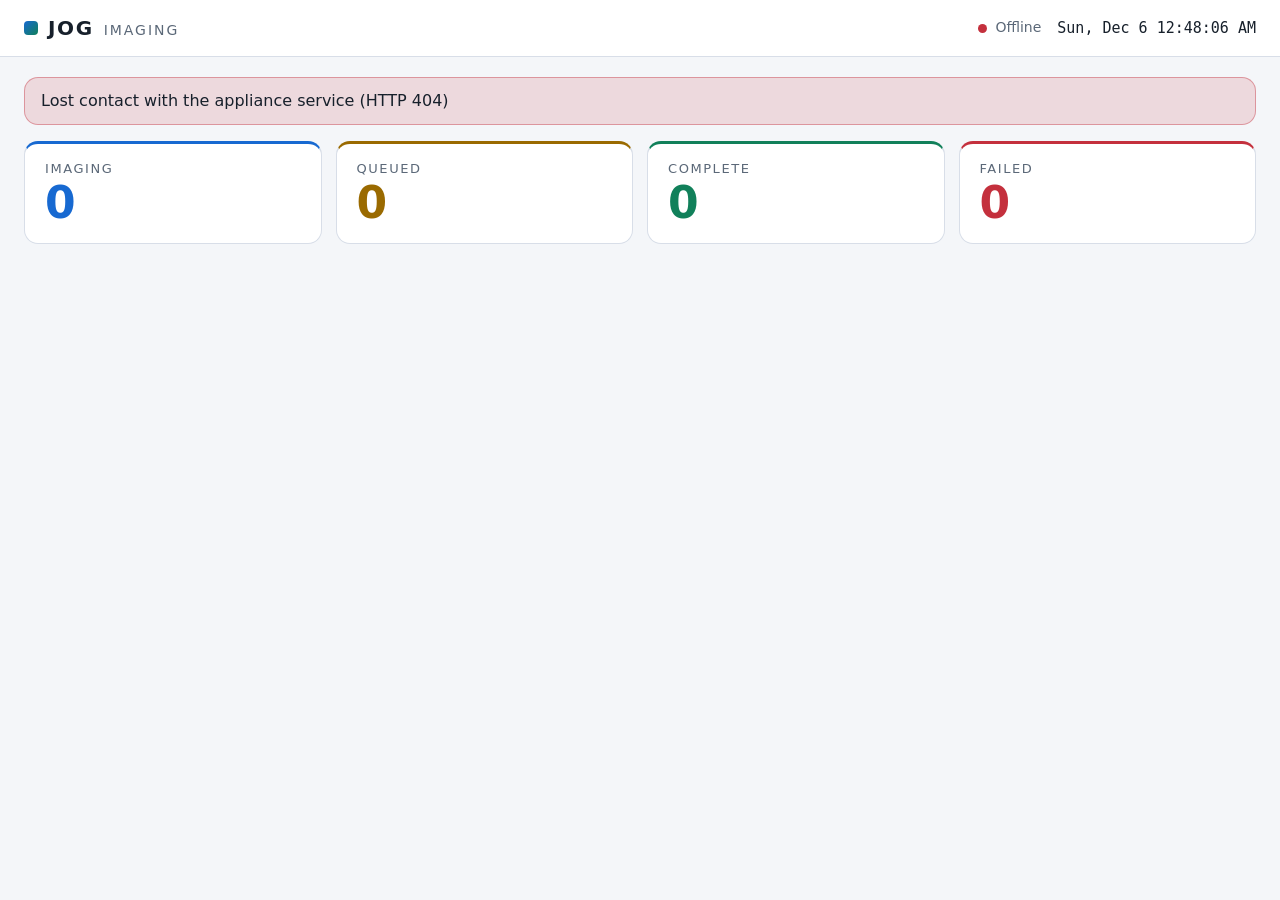
==== kiosk/imaging/index.html @ 5c5ec1bb "Add live imaging view: kiosk page, local API, systemd unit Co-Authored-By: Claude Sonnet 5.5 <norepl" ====
<!doctype html>
<html lang="en">
<head>
<meta charset="utf-8">
<meta name="viewport" content="width=device-width, initial-scale=1">
<title>JOG Imaging</title>
<link rel="stylesheet" href="style.css">
</head>
<body>
<header class="bar">
  <div class="brand"><span class="mark" aria-hidden="true"></span><span class="name">JOG</span><span class="sub">Imaging</span></div>
  <div class="meta">
    <span class="chip" id="mode" hidden></span>
    <span class="conn" id="conn" role="status"><i></i><span>Connecting</span></span>
    <time id="clock"></time>
  </div>
</header>

<main>
  <div class="banner" id="banner" role="alert" hidden></div>

  <section class="tiles" aria-label="Summary">
    <div class="tile t-imaging"><span class="label">Imaging</span><span class="num" id="n-imaging">0</span></div>
    <div class="tile t-queued"><span class="label">Queued</span><span class="num" id="n-queued">0</span></div>
    <div class="tile t-complete"><span class="label">Complete</span><span class="num" id="n-complete">0</span></div>
    <div class="tile t-failed"><span class="label">Failed</span><span class="num" id="n-failed">0</span></div>
  </section>

  <section id="grid" class="grid" aria-label="Devices"></section>

  <div class="empty" id="empty" hidden>
    <div class="empty-mark" aria-hidden="true"></div>
    <h2>Ready for devices</h2>
    <p>Connect equipment, boot it from the network, and walk away.</p>
  </div>
</main>
<script src="app.js"></script>
</body>
</html>
---- kiosk/imaging/style.css ----
:root {
  --bg: #0d1117; --panel: #151b24; --panel-2: #1b2330; --line: #263040;
  --text: #e6edf3; --muted: #8b98a9;
  --imaging: #4aa3ff; --queued: #e3b341; --complete: #3fb97f; --failed: #f0616d;
  --radius: 14px;
  --mono: ui-monospace, "SF Mono", "Cascadia Mono", Menlo, Consolas, monospace;
}
@media (prefers-color-scheme: light) {
  :root:not([data-theme="dark"]) {
    --bg: #f4f6f9; --panel: #ffffff; --panel-2: #eef1f6; --line: #d8dee8;
    --text: #17202b; --muted: #5b6878;
    --imaging: #1769d1; --queued: #9a6a00; --complete: #11805a; --failed: #c4303d;
  }
}
:root[data-theme="light"] {
  --bg: #f4f6f9; --panel: #ffffff; --panel-2: #eef1f6; --line: #d8dee8;
  --text: #17202b; --muted: #5b6878;
  --imaging: #1769d1; --queued: #9a6a00; --complete: #11805a; --failed: #c4303d;
}
* { box-sizing: border-box; }
html, body { margin: 0; background: var(--bg); color: var(--text); font: 16px/1.4 system-ui, -apple-system, "Segoe UI", Roboto, sans-serif; }
body { min-height: 100vh; }
.bar { display: flex; align-items: center; gap: 16px; padding: 14px 24px; border-bottom: 1px solid var(--line); background: var(--panel); position: sticky; top: 0; z-index: 2; flex-wrap: wrap; }
.brand { display: flex; align-items: baseline; gap: 10px; }
.mark { width: 14px; height: 14px; border-radius: 4px; background: linear-gradient(135deg, var(--imaging), var(--complete)); align-self: center; }
.name { font-weight: 800; letter-spacing: .08em; font-size: 20px; }
.sub { color: var(--muted); font-size: 14px; text-transform: uppercase; letter-spacing: .14em; }
.meta { margin-left: auto; display: flex; align-items: center; gap: 16px; color: var(--muted); font-size: 14px; }
.meta time { font-family: var(--mono); color: var(--text); font-size: 15px; }
.chip { padding: 2px 10px; border-radius: 999px; background: var(--panel-2); border: 1px solid var(--line); font-size: 12px; text-transform: uppercase; letter-spacing: .1em; }
.conn { display: inline-flex; align-items: center; gap: 8px; }
.conn i { width: 9px; height: 9px; border-radius: 50%; background: var(--queued); }
.conn.ok i { background: var(--complete); box-shadow: 0 0 0 0 color-mix(in srgb, var(--complete) 60%, transparent); animation: pulse 2s infinite; }
.conn.bad i { background: var(--failed); }
@keyframes pulse { 70% { box-shadow: 0 0 0 7px transparent; } 100% { box-shadow: 0 0 0 0 transparent; } }

main { padding: 20px 24px 40px; max-width: 1600px; margin: 0 auto; }
.banner { margin-bottom: 16px; padding: 12px 16px; border-radius: var(--radius); background: color-mix(in srgb, var(--failed) 14%, transparent); border: 1px solid color-mix(in srgb, var(--failed) 40%, transparent); }

.tiles { display: grid; grid-template-columns: repeat(4, 1fr); gap: 14px; margin-bottom: 20px; }
.tile { background: var(--panel); border: 1px solid var(--line); border-radius: var(--radius); padding: 16px 20px; border-top: 3px solid var(--c); }
.t-imaging { --c: var(--imaging); } .t-queued { --c: var(--queued); } .t-complete { --c: var(--complete); } .t-failed { --c: var(--failed); }
.tile .label { display: block; color: var(--muted); font-size: 13px; text-transform: uppercase; letter-spacing: .12em; }
.tile .num { font-size: 44px; font-weight: 700; line-height: 1.1; font-variant-numeric: tabular-nums; color: var(--c); }

.grid { display: grid; grid-template-columns: repeat(auto-fill, minmax(340px, 1fr)); gap: 14px; }
.card { background: var(--panel); border: 1px solid var(--line); border-left: 4px solid var(--c); border-radius: var(--radius); padding: 16px 18px; display: grid; gap: 10px; --c: var(--queued); transition: border-color .3s; }
.card.imaging { --c: var(--imaging); } .card.complete { --c: var(--complete); } .card.failed { --c: var(--failed); } .card.queued { --c: var(--queued); }
.row { display: flex; justify-content: space-between; align-items: baseline; gap: 12px; }
.host { font-weight: 700; font-size: 18px; overflow-wrap: anywhere; }
.pill { font-size: 12px; padding: 2px 10px; border-radius: 999px; color: var(--c); background: color-mix(in srgb, var(--c) 14%, transparent); border: 1px solid color-mix(in srgb, var(--c) 35%, transparent); white-space: nowrap; }
.sub2 { color: var(--muted); font-size: 14px; display: flex; flex-wrap: wrap; gap: 4px 14px; }
.track { height: 12px; background: var(--panel-2); border-radius: 999px; overflow: hidden; }
.fill { height: 100%; width: 0; background: linear-gradient(90deg, color-mix(in srgb, var(--c) 70%, #fff 0%), var(--c)); border-radius: 999px; transition: width 1s linear; }
.card.imaging .fill { background-image: linear-gradient(90deg, var(--c), color-mix(in srgb, var(--c) 60%, #fff)); }
.pct.wait { font-size: 18px; font-weight: 500; color: var(--muted); }
.pct { font-size: 28px; font-weight: 700; font-variant-numeric: tabular-nums; }
.stats { display: grid; grid-template-columns: repeat(3, 1fr); gap: 8px; font-size: 13px; color: var(--muted); }
.stats b { display: block; color: var(--text); font-size: 15px; font-weight: 600; font-variant-numeric: tabular-nums; }
.mac { font-family: var(--mono); font-size: 12px; color: var(--muted); }

.empty { text-align: center; padding: 72px 16px; color: var(--muted); }
.empty h2 { color: var(--text); margin: 18px 0 6px; font-size: 26px; }
.empty-mark { width: 64px; height: 64px; margin: 0 auto; border-radius: 18px; background: linear-gradient(135deg, var(--imaging), var(--complete)); opacity: .85; }

@media (max-width: 760px) { .tiles { grid-template-columns: repeat(2, 1fr); } .bar, main { padding-left: 16px; padding-right: 16px; } }
@media (prefers-reduced-motion: reduce) { .conn.ok i { animation: none; } .fill { transition: none; } }
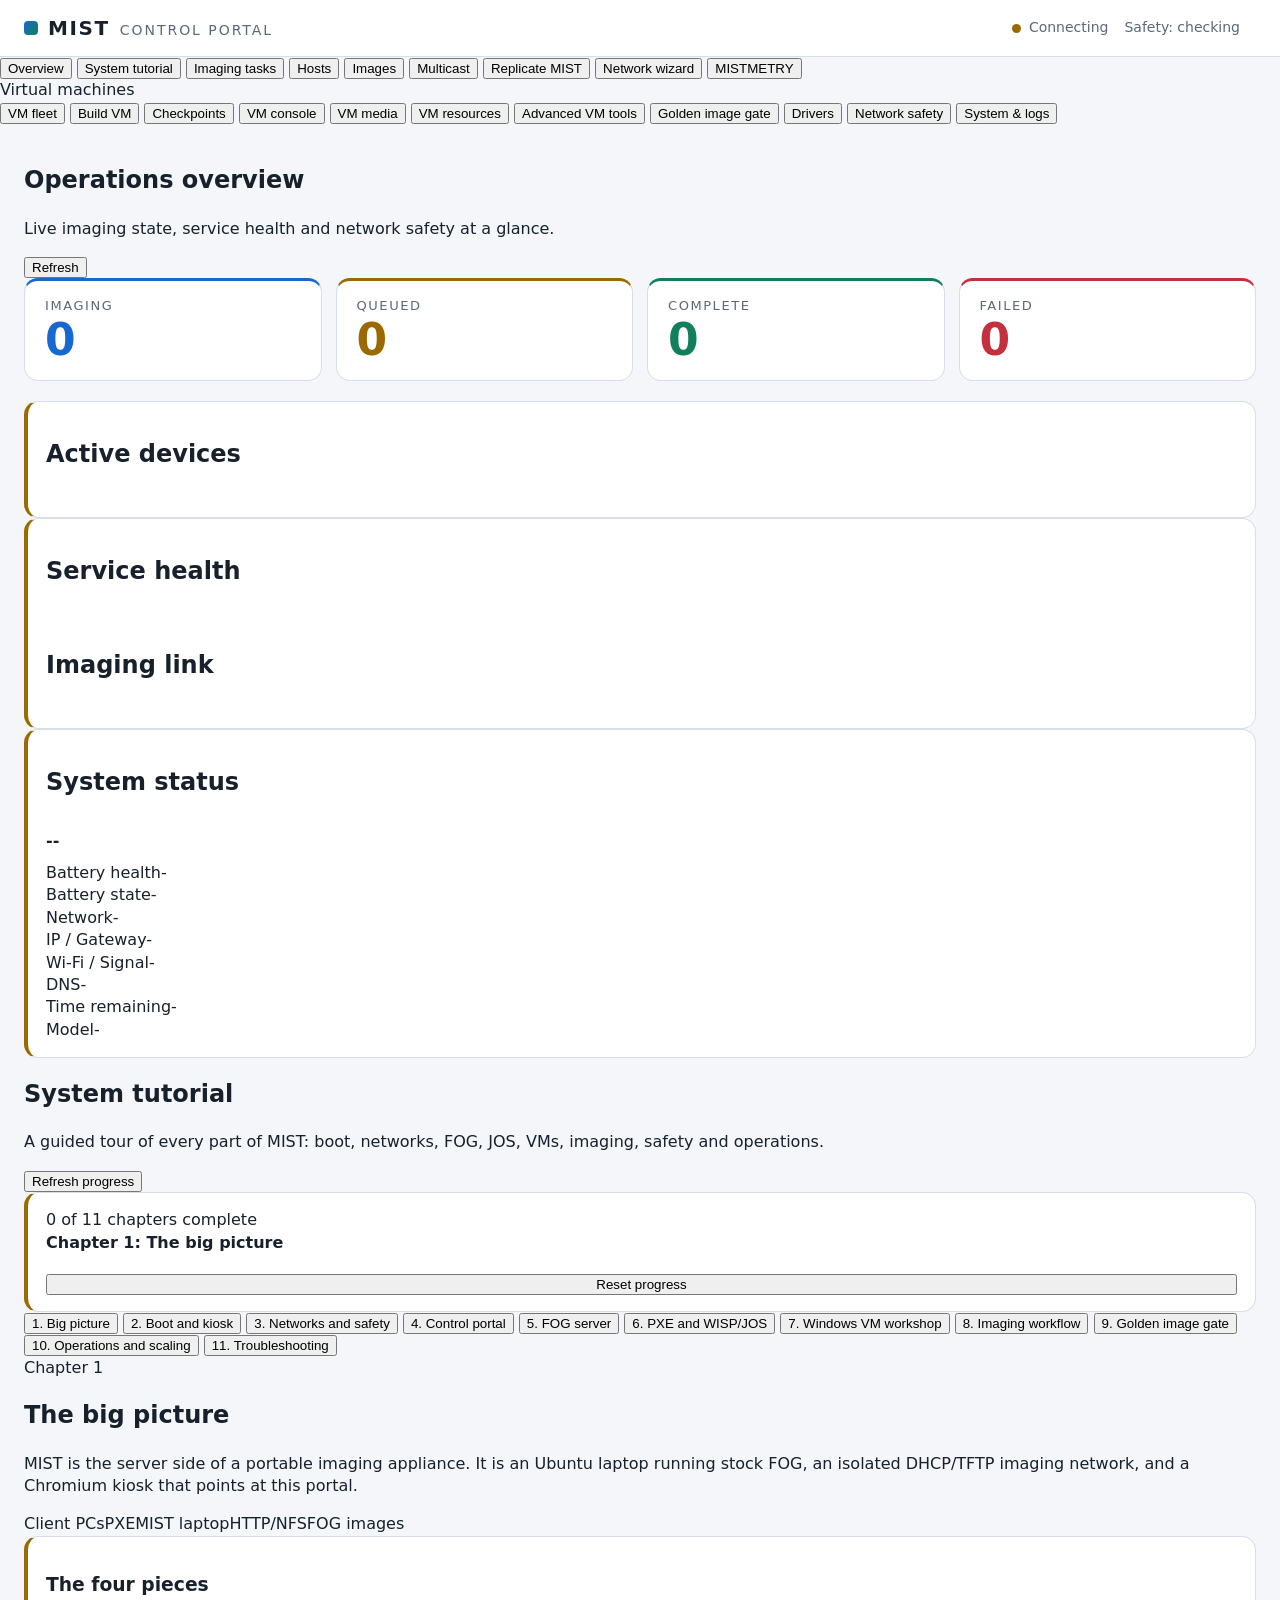
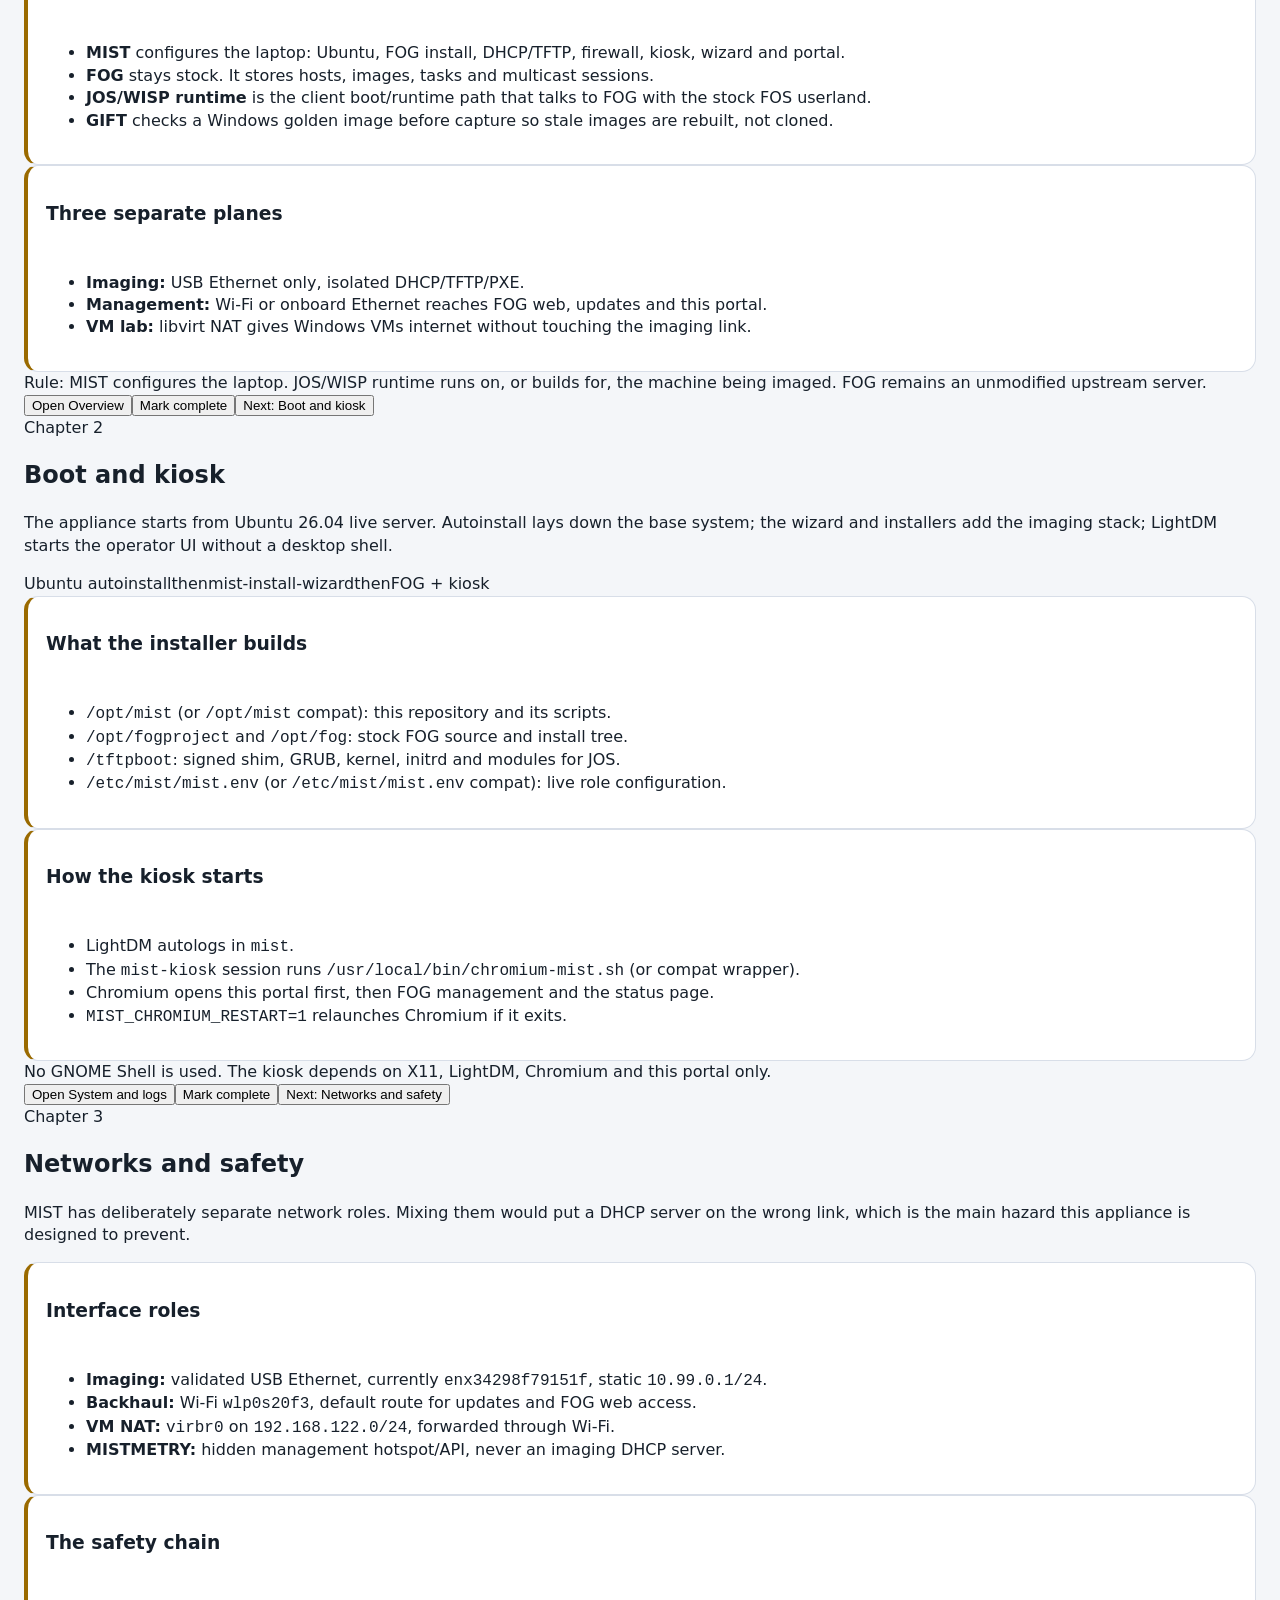
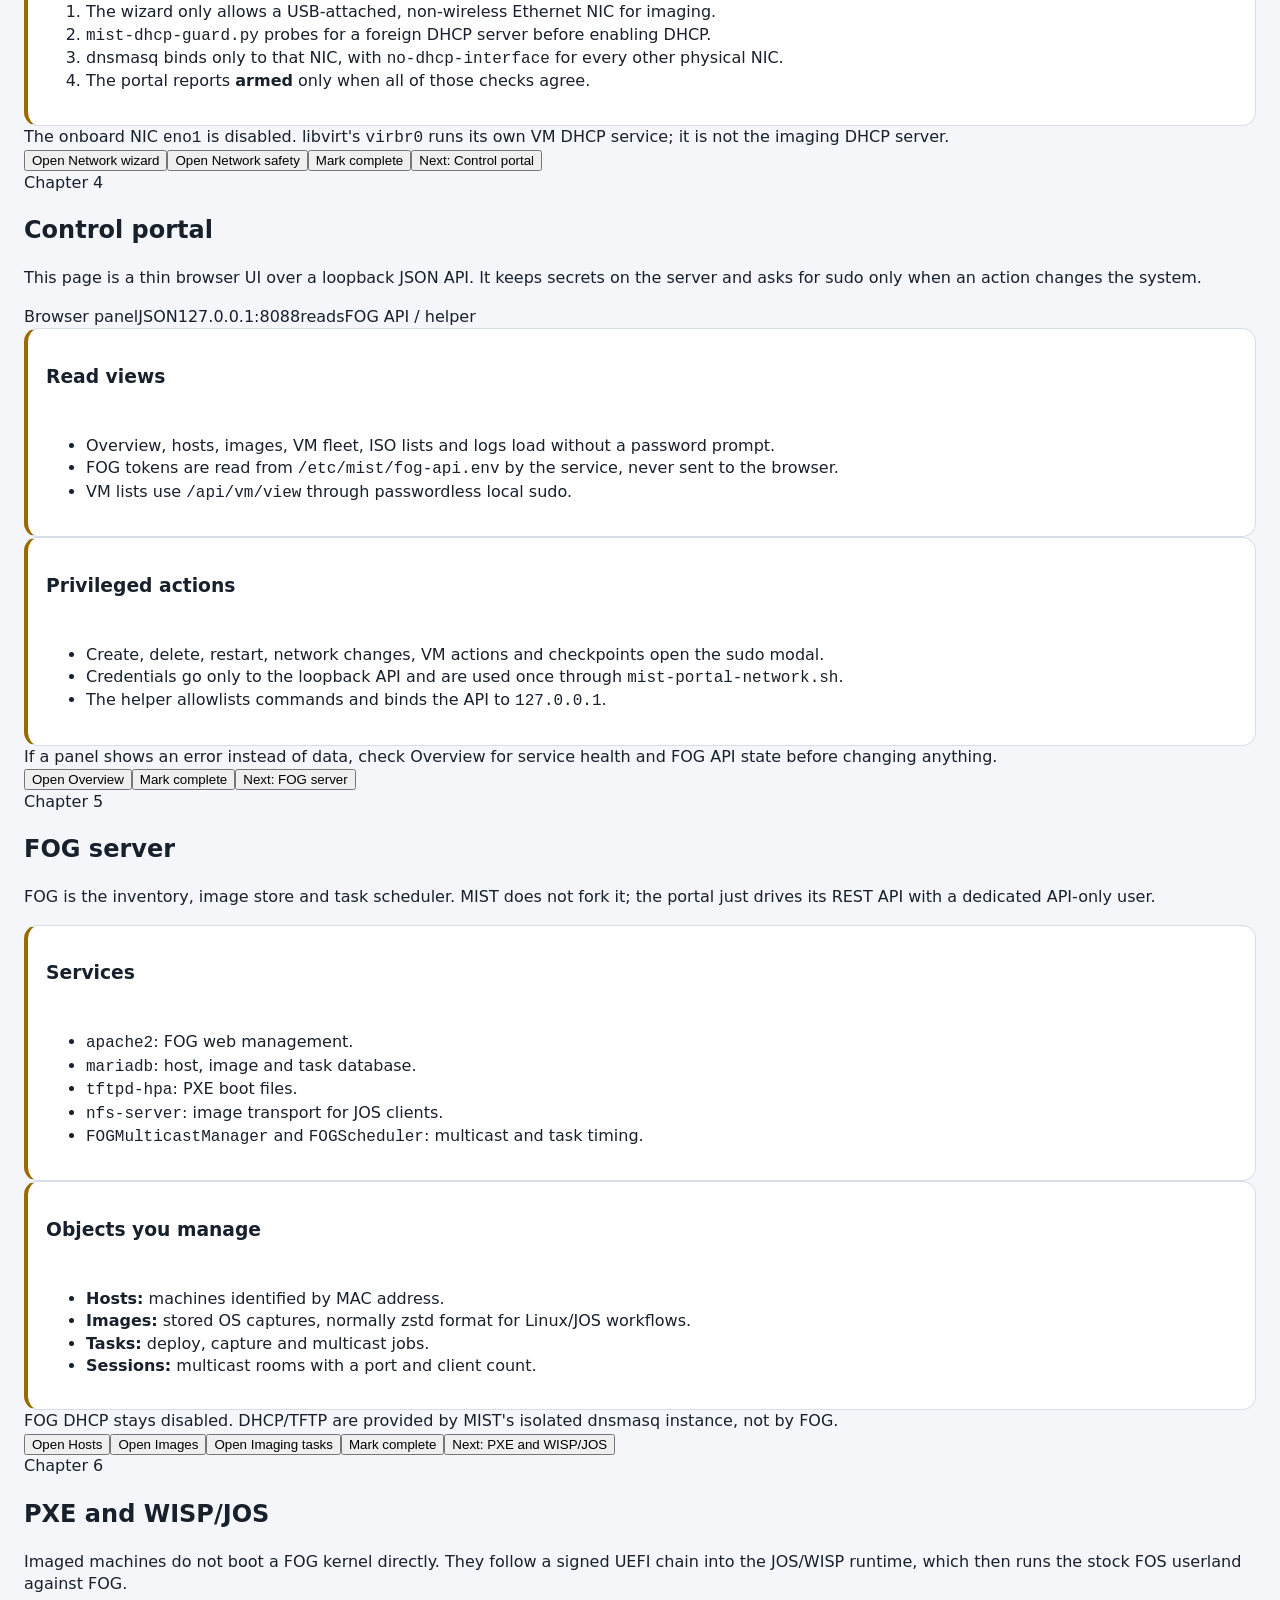
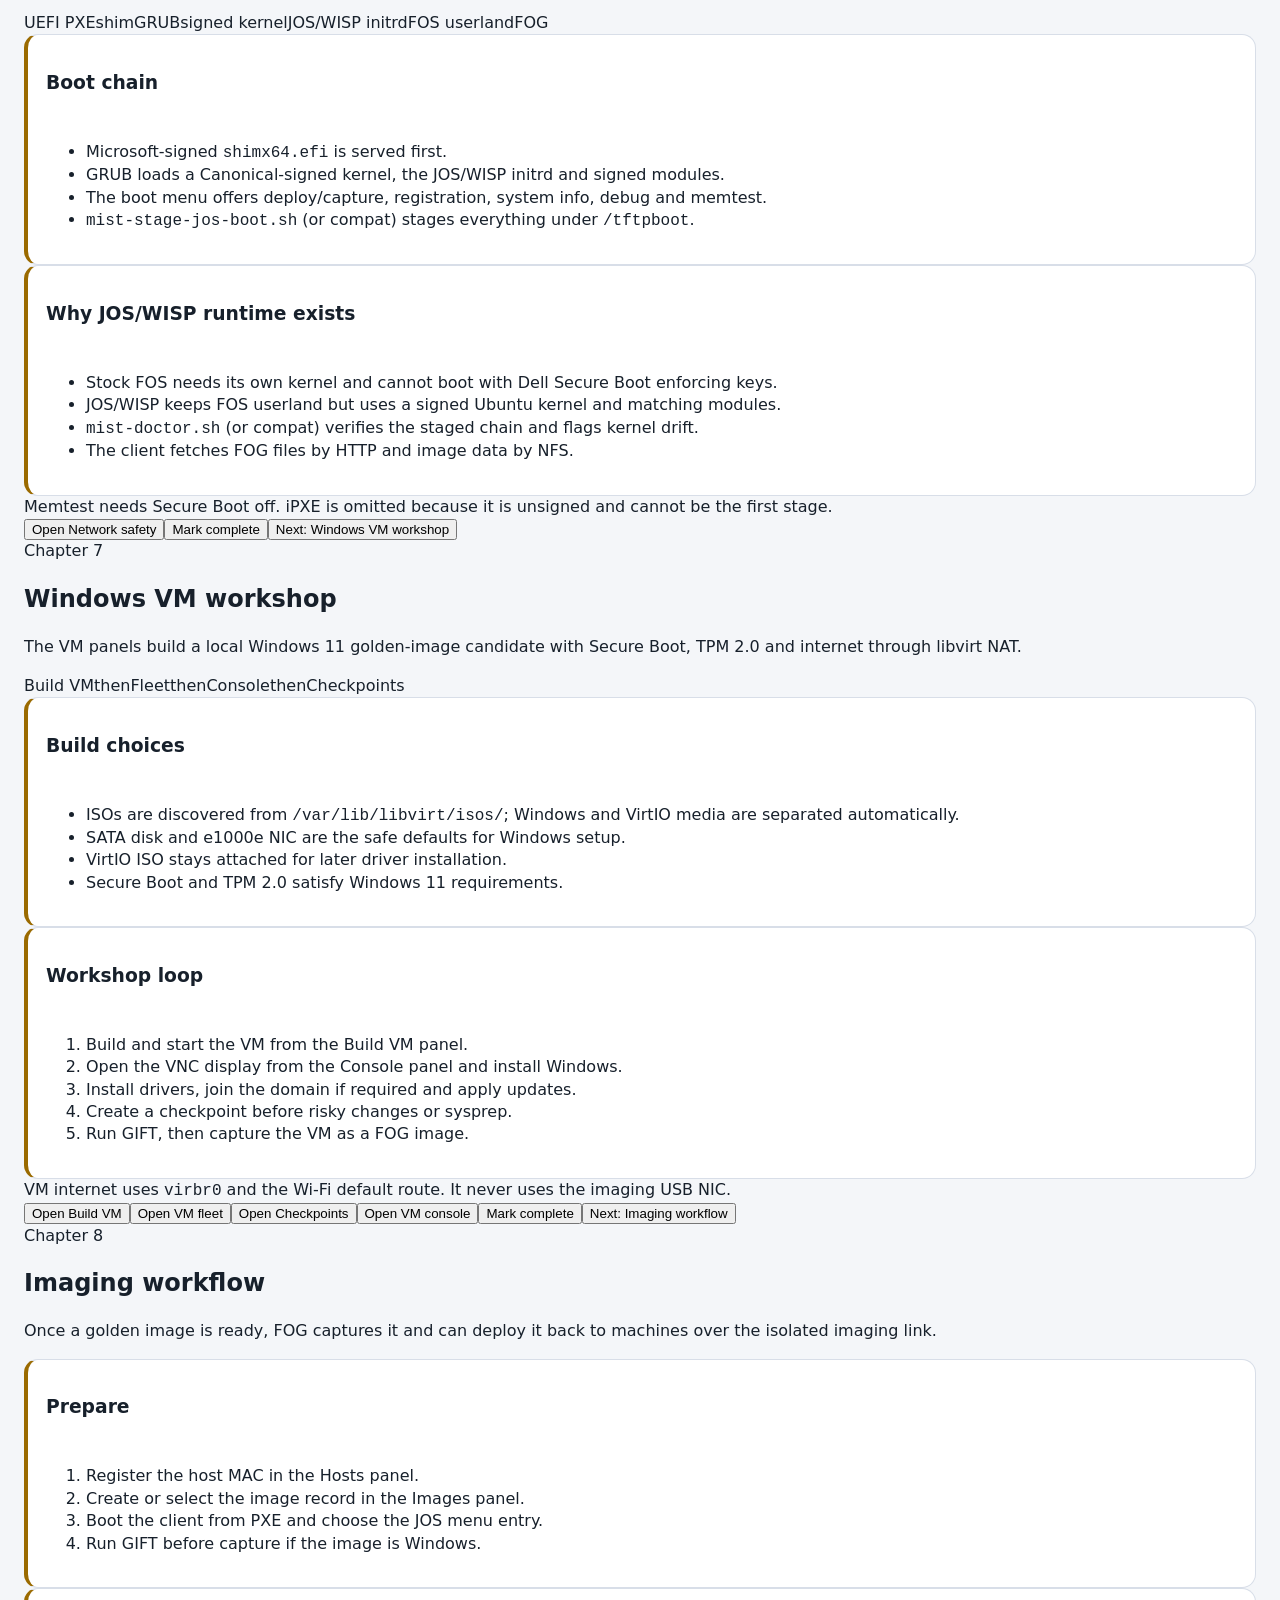
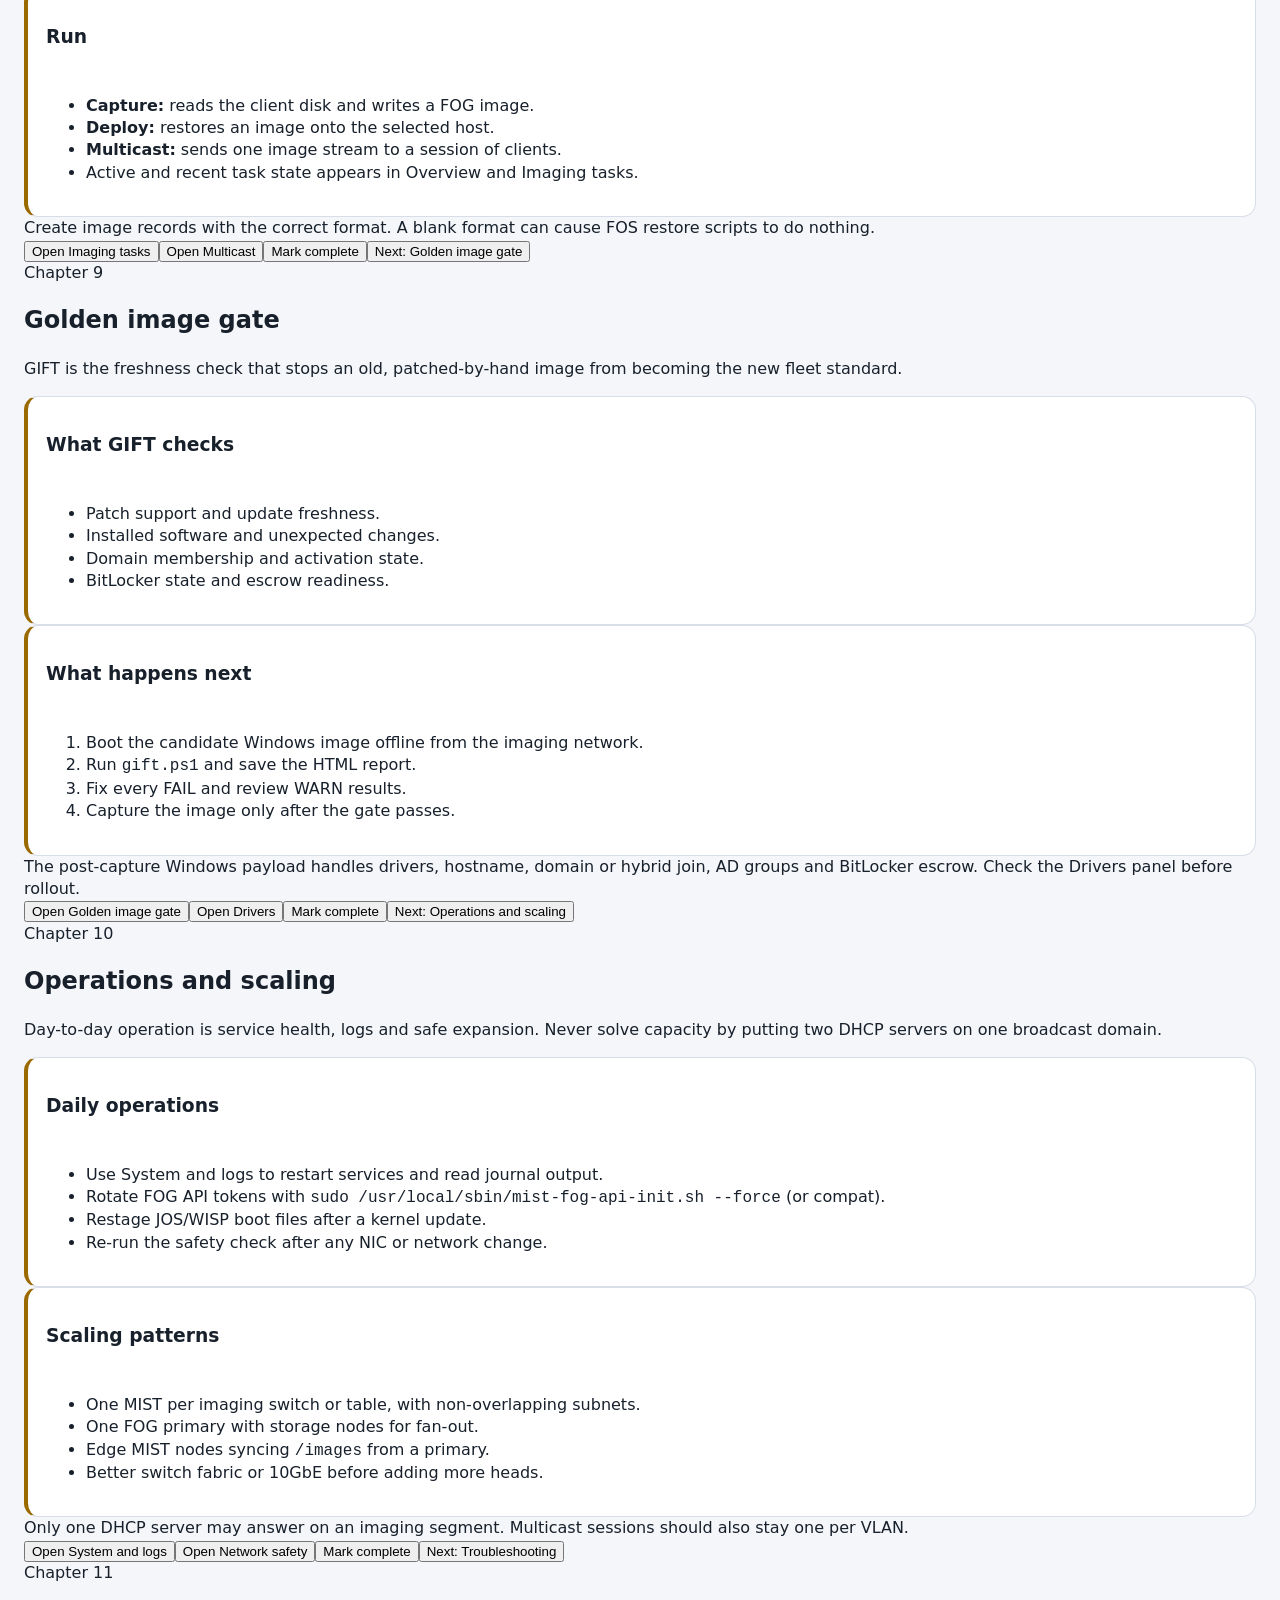
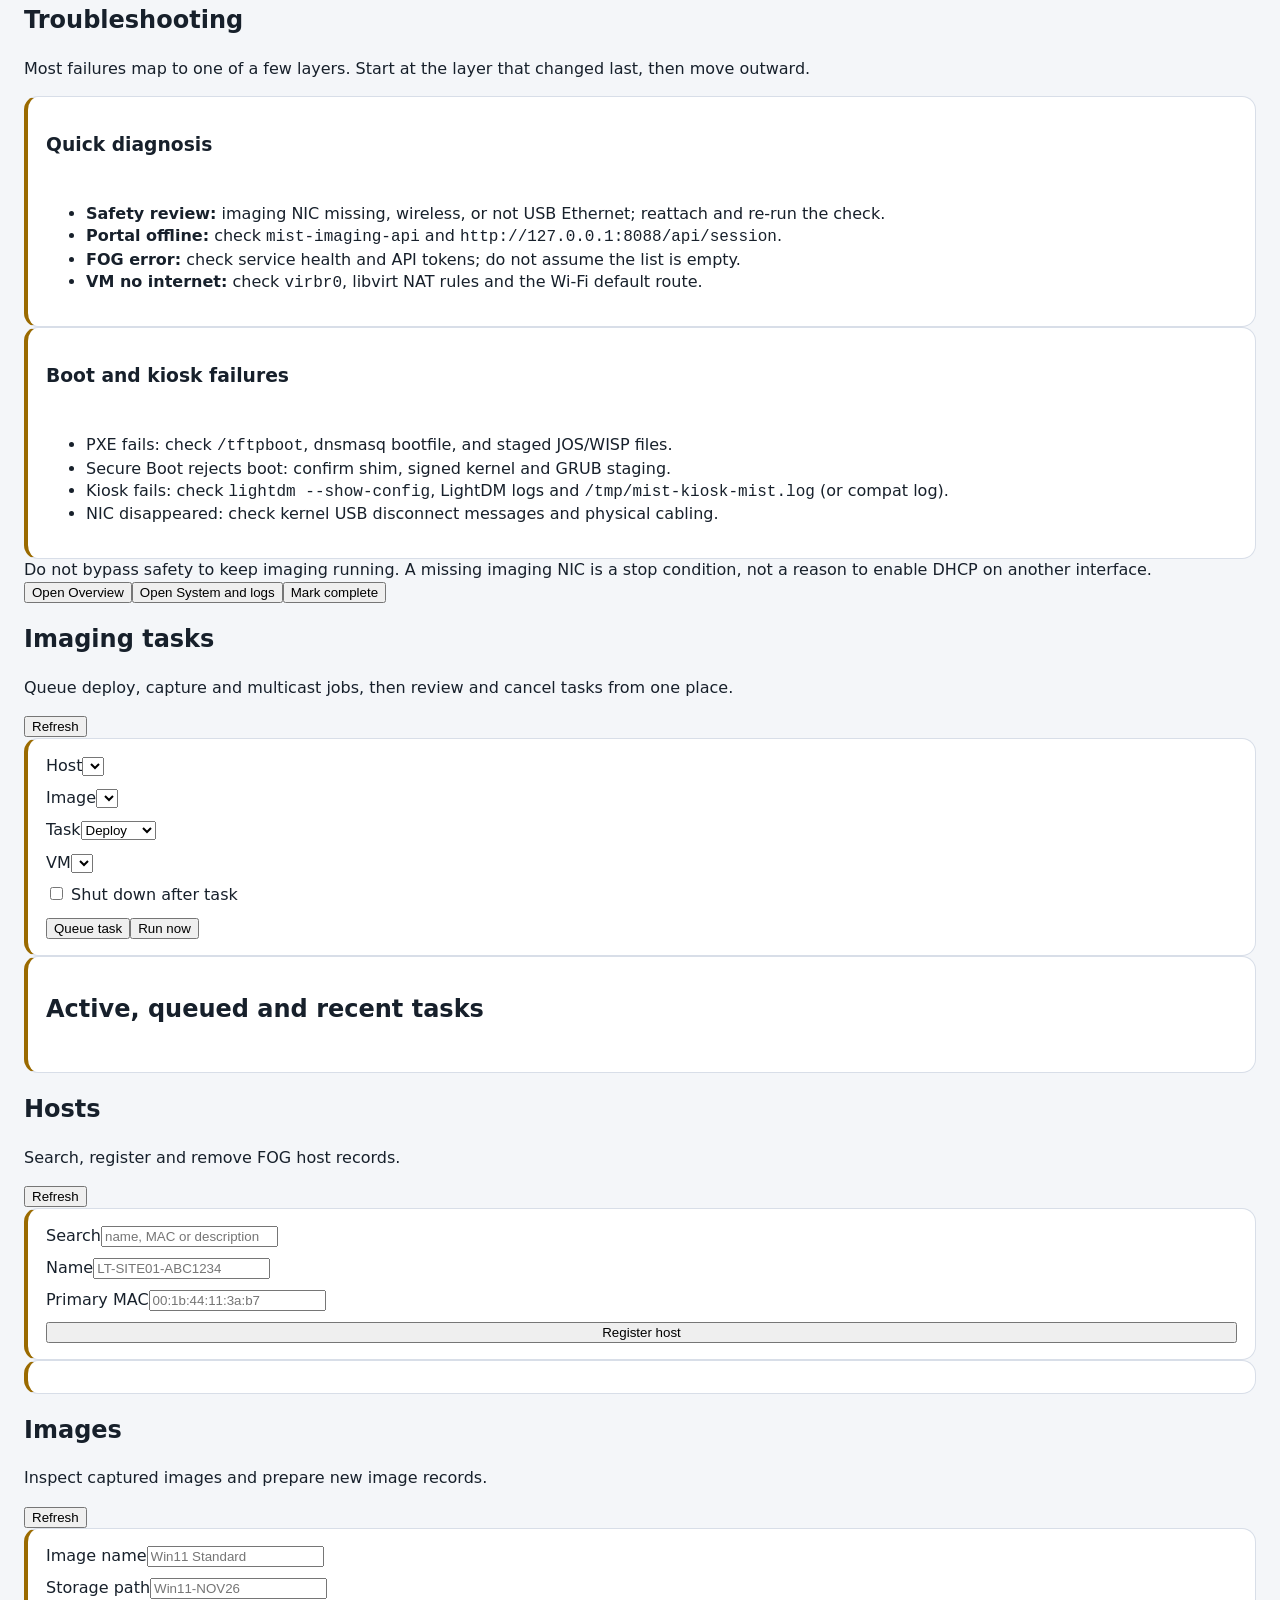
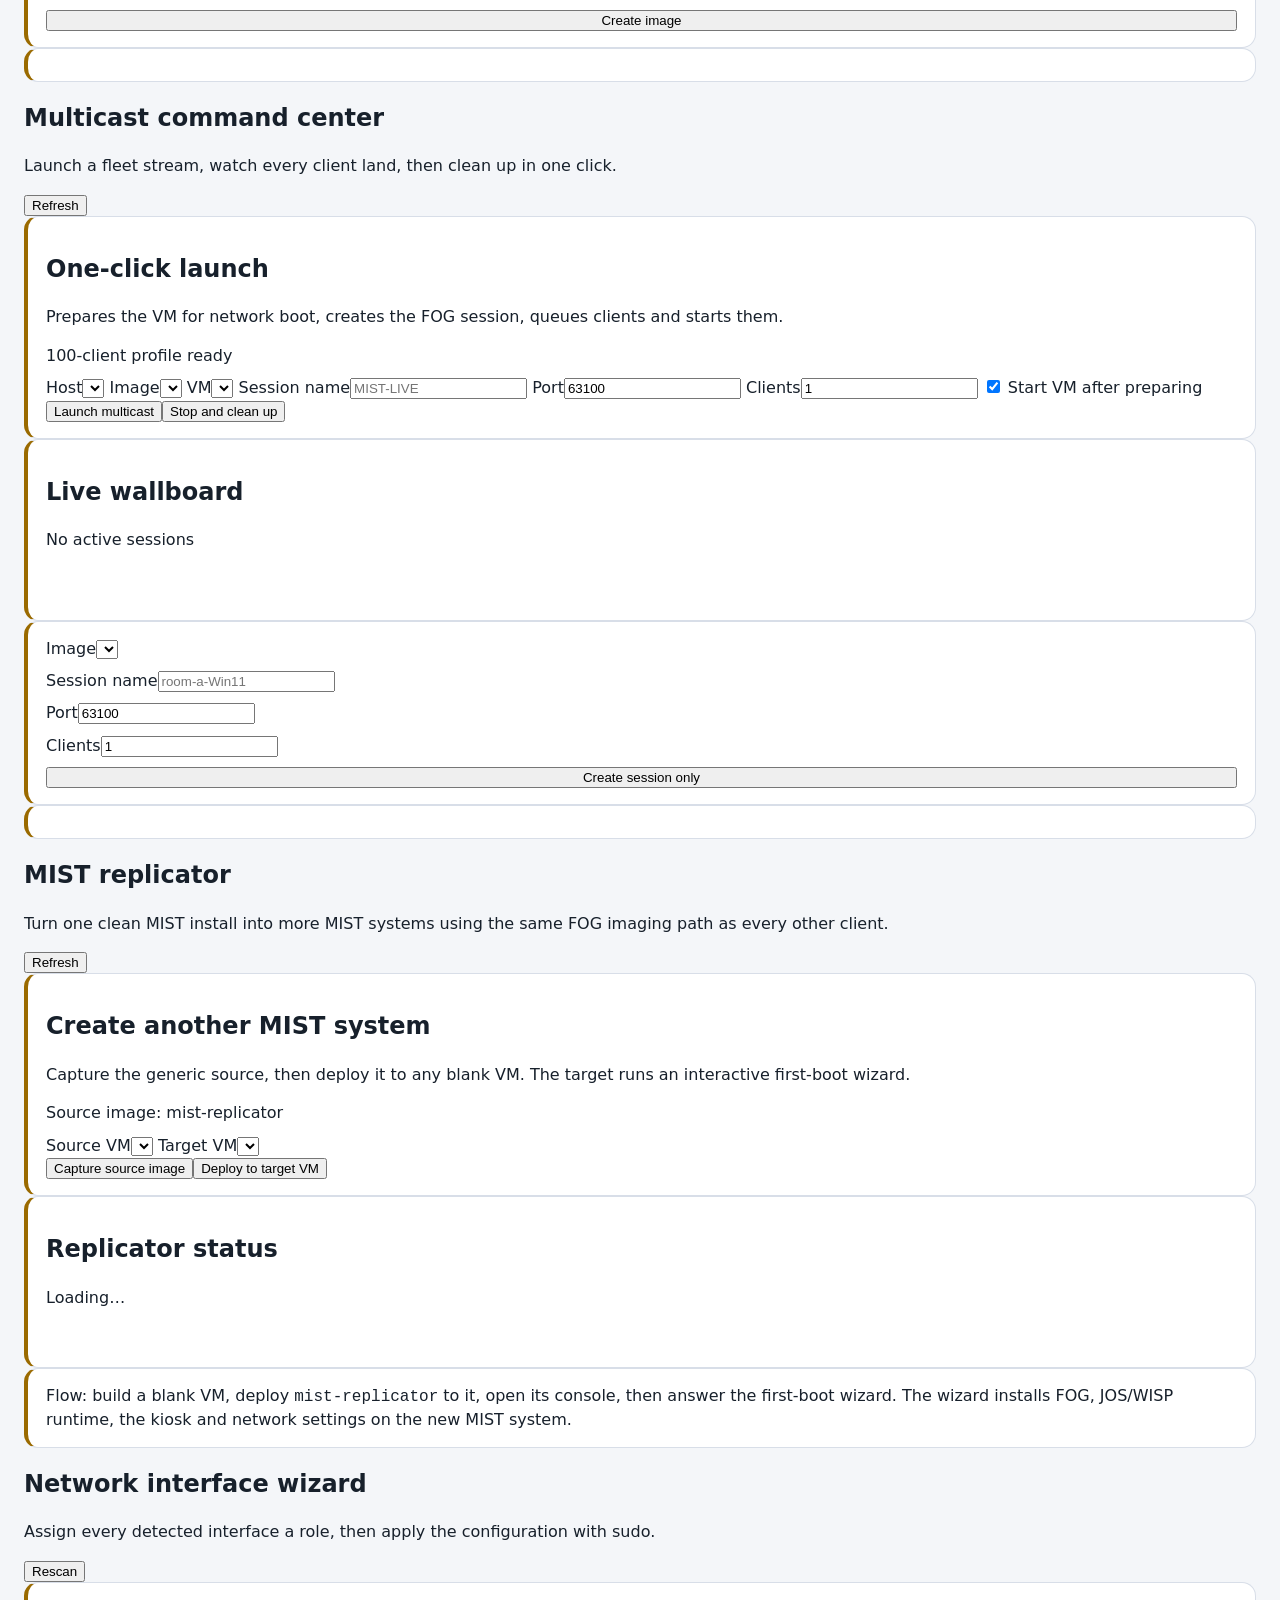
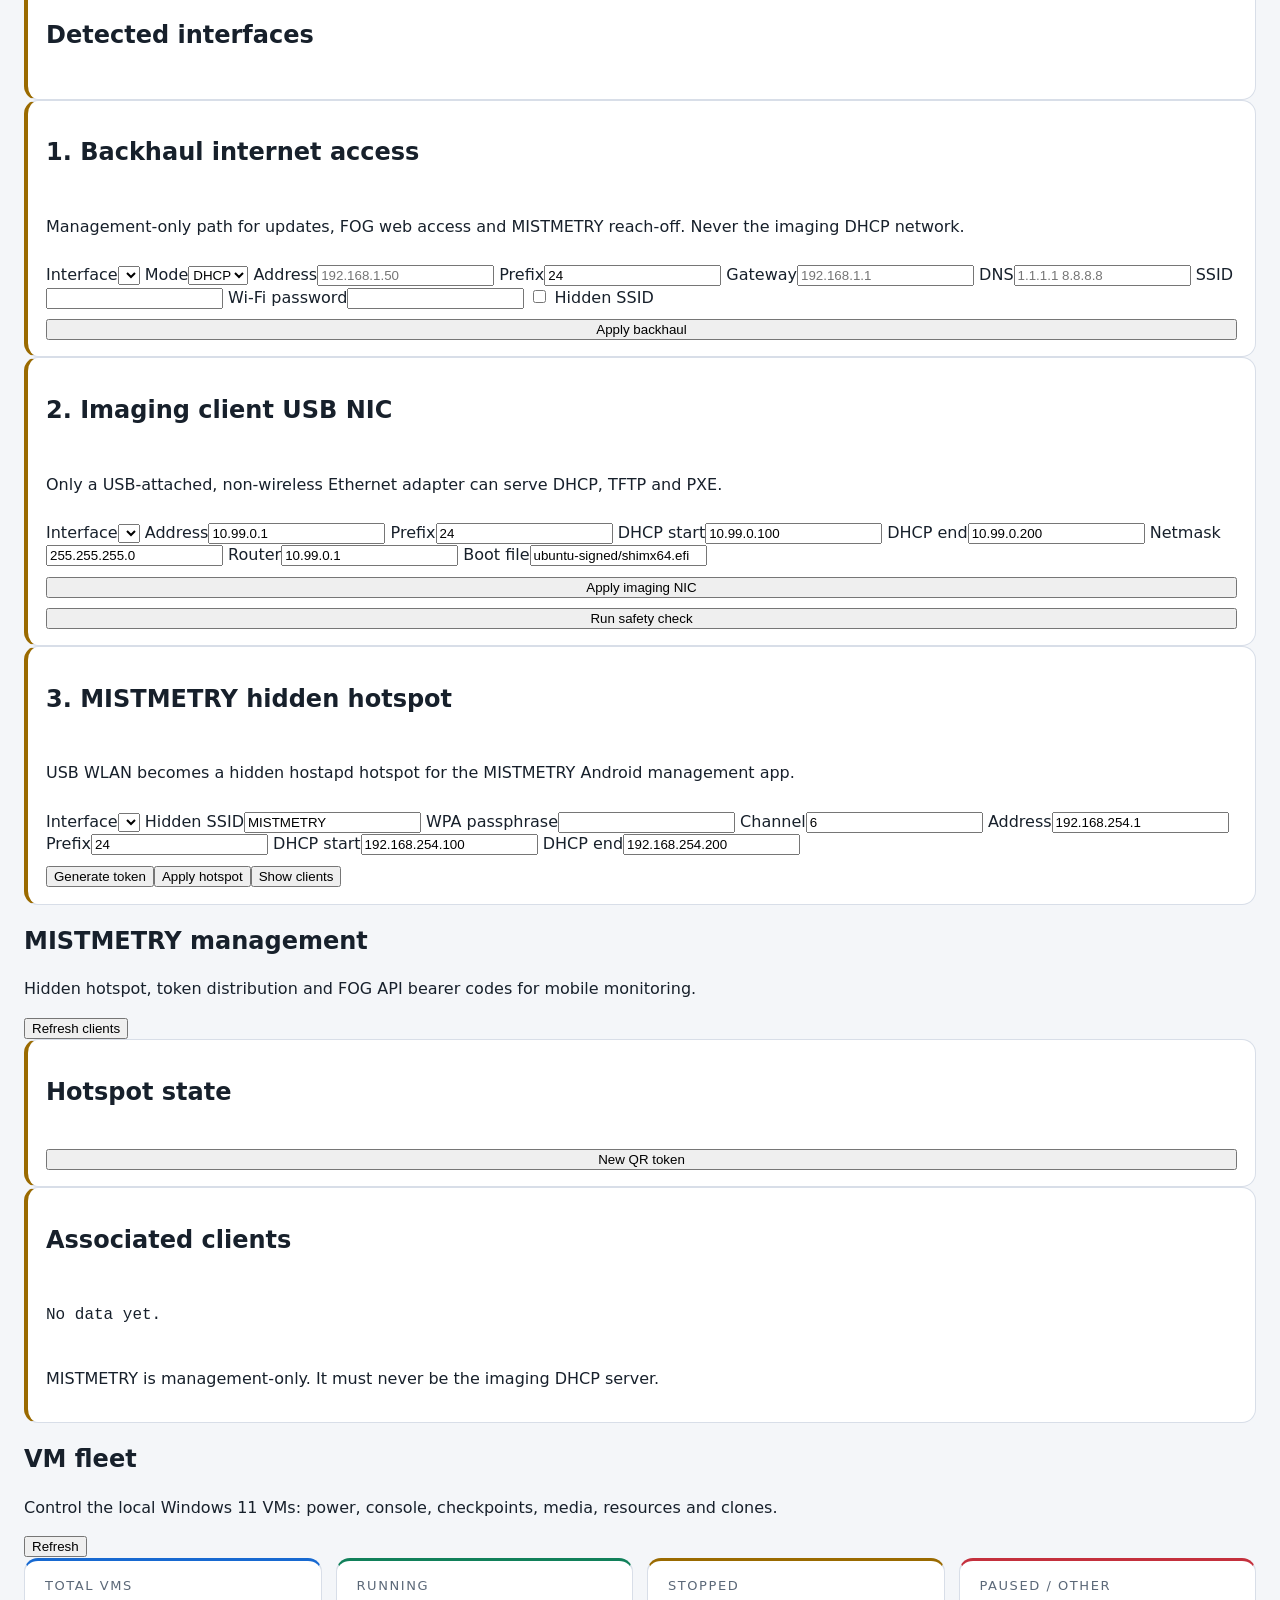
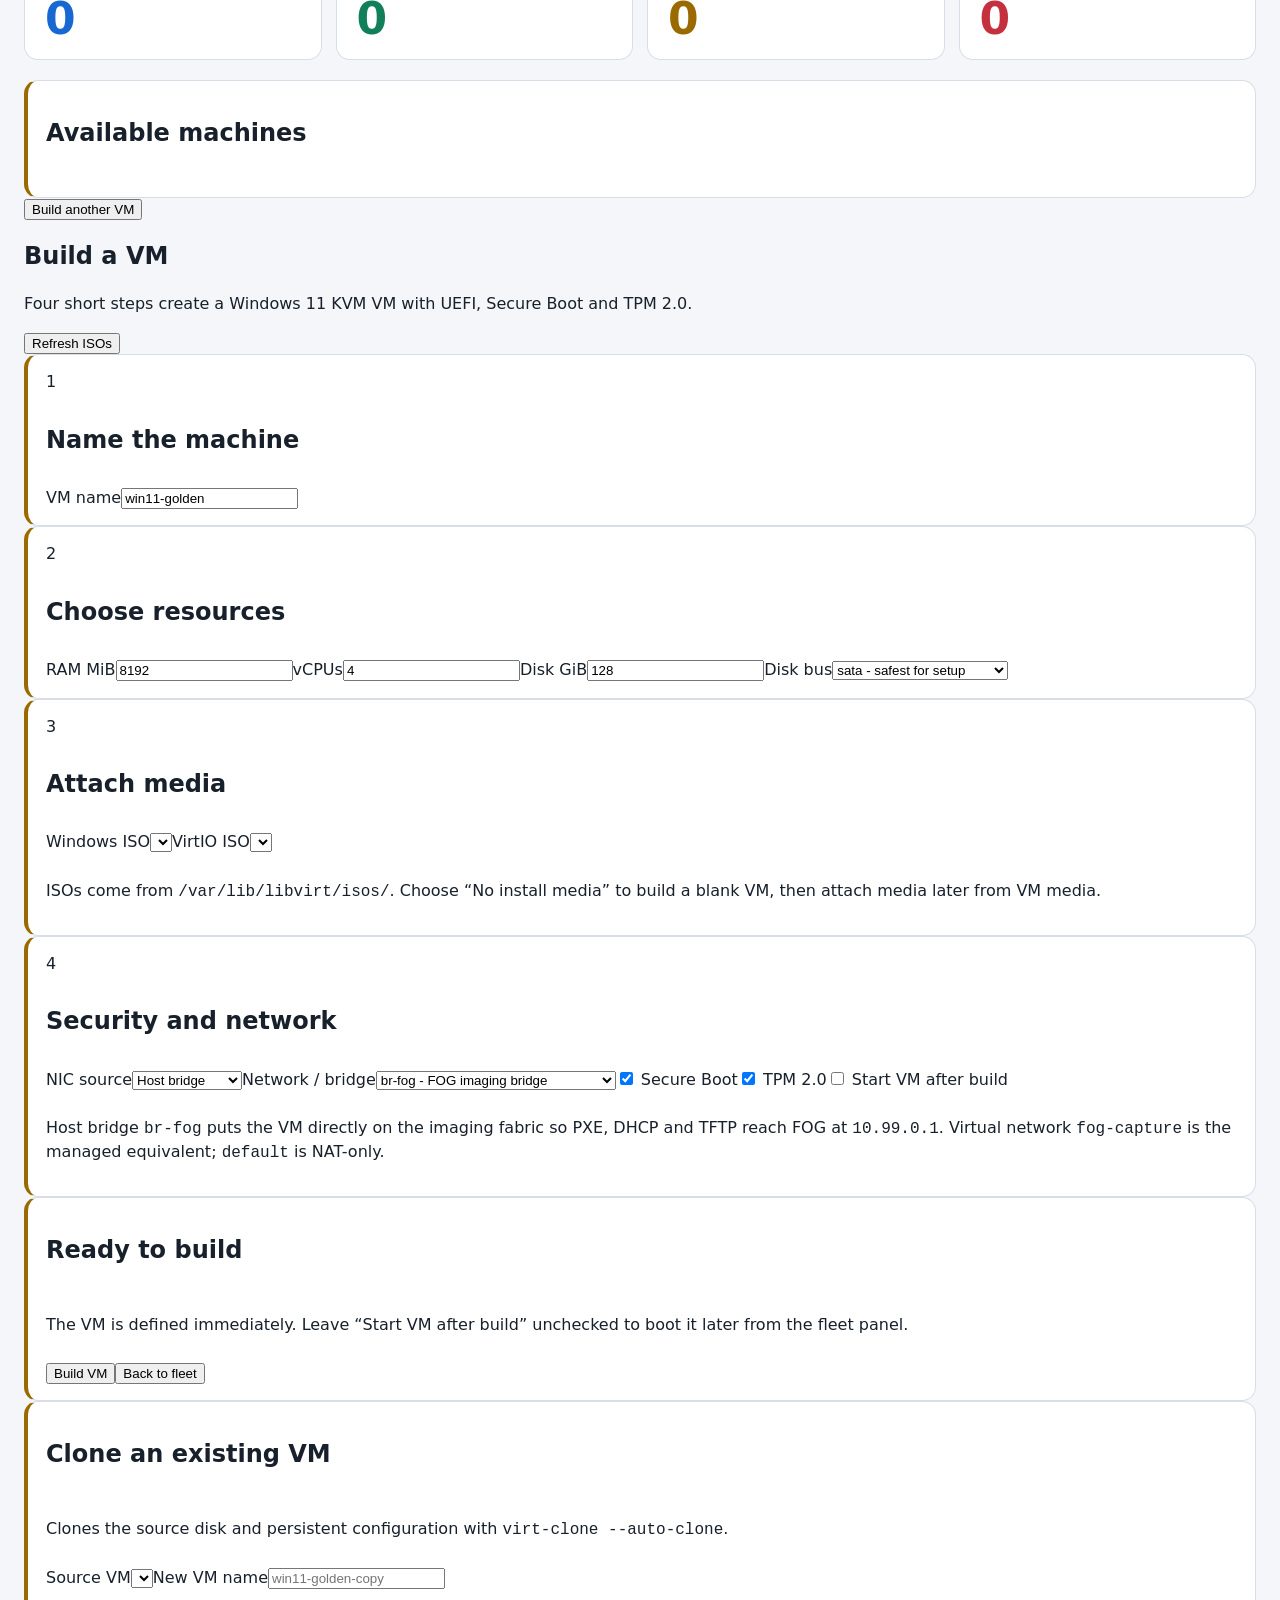
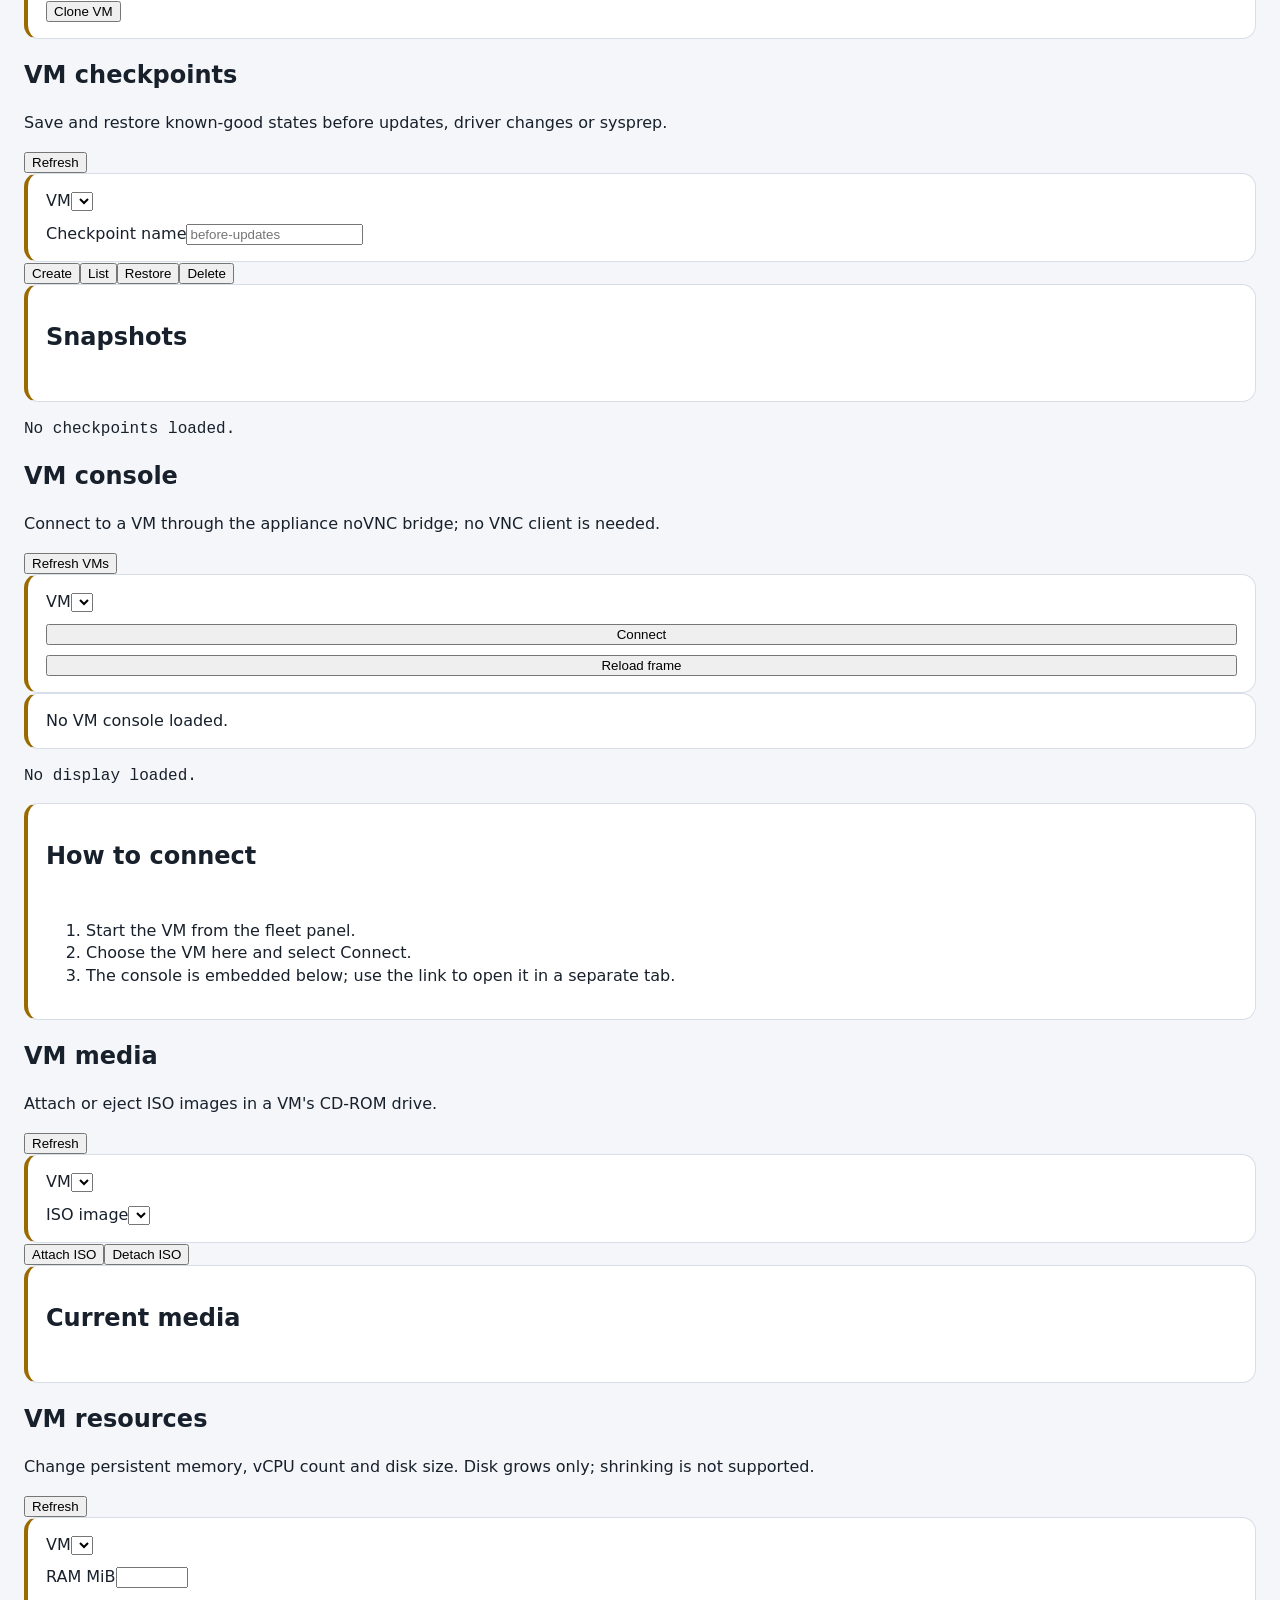
==== commit bdc616f3: "feat!: rebrand JOG to MIST/MISTMETRY - Rename JOG/JOGEMETRY branding to MIST/MISTMETRY across script" ====
--- a/kiosk/imaging/index.html
+++ b/kiosk/imaging/index.html
@@ -3,37 +3,724 @@
 <head>
 <meta charset="utf-8">
 <meta name="viewport" content="width=device-width, initial-scale=1">
-<title>JOG Imaging</title>
+<title>MIST Control Portal</title>
 <link rel="stylesheet" href="style.css">
 </head>
 <body>
 <header class="bar">
-  <div class="brand"><span class="mark" aria-hidden="true"></span><span class="name">JOG</span><span class="sub">Imaging</span></div>
+  <div class="brand"><span class="mark" aria-hidden="true"></span><span class="name">MIST</span><span class="sub">Control Portal</span></div>
   <div class="meta">
     <span class="chip" id="mode" hidden></span>
     <span class="conn" id="conn" role="status"><i></i><span>Connecting</span></span>
+    <span class="safe" id="safe" role="status">Safety: checking</span>
     <time id="clock"></time>
   </div>
 </header>
 
-<main>
-  <div class="banner" id="banner" role="alert" hidden></div>
-
-  <section class="tiles" aria-label="Summary">
-    <div class="tile t-imaging"><span class="label">Imaging</span><span class="num" id="n-imaging">0</span></div>
-    <div class="tile t-queued"><span class="label">Queued</span><span class="num" id="n-queued">0</span></div>
-    <div class="tile t-complete"><span class="label">Complete</span><span class="num" id="n-complete">0</span></div>
-    <div class="tile t-failed"><span class="label">Failed</span><span class="num" id="n-failed">0</span></div>
-  </section>
-
-  <section id="grid" class="grid" aria-label="Devices"></section>
-
-  <div class="empty" id="empty" hidden>
-    <div class="empty-mark" aria-hidden="true"></div>
-    <h2>Ready for devices</h2>
-    <p>Connect equipment, boot it from the network, and walk away.</p>
+<div class="shell">
+  <nav class="nav" aria-label="Portal sections">
+    <button class="active" data-panel="overview">Overview</button>
+    <button data-panel="tutorial">System tutorial</button>
+    <button data-panel="tasks">Imaging tasks</button>
+    <button data-panel="hosts">Hosts</button>
+    <button data-panel="images">Images</button>
+    <button data-panel="multicast">Multicast</button>
+    <button data-panel="replicate">Replicate MIST</button>
+    <button data-panel="network">Network wizard</button>
+    <button data-panel="jogometry">MISTMETRY</button>
+    <div class="nav-label">Virtual machines</div>
+    <button data-panel="vm-fleet">VM fleet</button>
+    <button data-panel="vm-build">Build VM</button>
+    <button data-panel="vm-checkpoints">Checkpoints</button>
+    <button data-panel="vm-console">VM console</button>
+    <button data-panel="vm-iso">VM media</button>
+    <button data-panel="vm-resources">VM resources</button>
+    <button data-panel="vm-advanced">Advanced VM tools</button>
+    <button data-panel="gift">Golden image gate</button>
+    <button data-panel="drivers">Drivers</button>
+    <button data-panel="safety">Network safety</button>
+    <button data-panel="system">System &amp; logs</button>
+  </nav>
+
+  <main>
+    <div class="banner" id="banner" role="alert" hidden></div>
+
+    <section class="panel active" data-panel="overview">
+      <div class="panel-head"><div><h1>Operations overview</h1><p>Live imaging state, service health and network safety at a glance.</p></div><button class="btn" data-refresh="overview">Refresh</button></div>
+      <div class="tiles">
+        <div class="tile t-imaging"><span class="label">Imaging</span><span class="num" id="n-imaging">0</span></div>
+        <div class="tile t-queued"><span class="label">Queued</span><span class="num" id="n-queued">0</span></div>
+        <div class="tile t-complete"><span class="label">Complete</span><span class="num" id="n-complete">0</span></div>
+        <div class="tile t-failed"><span class="label">Failed</span><span class="num" id="n-failed">0</span></div>
+      </div>
+      <div class="two-col">
+        <div class="card"><h2>Active devices</h2><div id="overview-grid" class="device-grid"></div></div>
+        <div class="overview-side">
+          <div class="card"><h2>Service health</h2><div id="services" class="kv"></div><h2>Imaging link</h2><div id="safety-summary" class="kv"></div></div>
+          <div class="card battery-card">
+            <h2>System status</h2>
+            <div class="battery-head"><div class="battery-bar" id="battery-bar"><span id="battery-bar-fill"></span></div><strong class="battery-pct" id="battery-level">--</strong></div>
+            <div class="kv battery-kv">
+              <div class="kv-row"><span>Battery health</span><span id="battery-health">-</span></div>
+              <div class="kv-row"><span>Battery state</span><span id="battery-state">-</span></div>
+              <div class="kv-row"><span>Network</span><span id="sys-network">-</span></div>
+              <div class="kv-row"><span>IP / Gateway</span><span id="sys-ip">-</span></div>
+              <div class="kv-row"><span>Wi-Fi / Signal</span><span id="sys-wifi">-</span></div>
+              <div class="kv-row"><span>DNS</span><span id="sys-dns">-</span></div>
+              <div class="kv-row"><span>Time remaining</span><span id="battery-time">-</span></div>
+              <div class="kv-row"><span>Model</span><span id="battery-model">-</span></div>
+            </div>
+            <div class="battery-note" id="battery-note" hidden>Battery not detected.</div>
+          </div>
+        </div>
+      </div>
+    </section>
+
+    <section class="panel" data-panel="tutorial">
+      <div class="panel-head"><div><h1>System tutorial</h1><p>A guided tour of every part of MIST: boot, networks, FOG, JOS, VMs, imaging, safety and operations.</p></div><button class="btn" data-refresh="tutorial">Refresh progress</button></div>
+      <div class="card tutorial-top">
+        <div><div id="tutorial-progress-text" class="muted">0 of 11 chapters complete</div><strong id="tutorial-current">Chapter 1: The big picture</strong></div>
+        <div class="progress"><span id="tutorial-progress-bar"></span></div>
+        <button class="btn" id="tutorial-reset">Reset progress</button>
+      </div>
+      <div class="tutorial-shell">
+        <nav class="tutorial-nav" aria-label="Tutorial chapters">
+          <button class="tutorial-tab active" data-chapter="big-picture">1. Big picture</button>
+          <button class="tutorial-tab" data-chapter="boot">2. Boot and kiosk</button>
+          <button class="tutorial-tab" data-chapter="network">3. Networks and safety</button>
+          <button class="tutorial-tab" data-chapter="portal">4. Control portal</button>
+          <button class="tutorial-tab" data-chapter="fog">5. FOG server</button>
+          <button class="tutorial-tab" data-chapter="pxe">6. PXE and WISP/JOS</button>
+          <button class="tutorial-tab" data-chapter="vm">7. Windows VM workshop</button>
+          <button class="tutorial-tab" data-chapter="imaging">8. Imaging workflow</button>
+          <button class="tutorial-tab" data-chapter="gift">9. Golden image gate</button>
+          <button class="tutorial-tab" data-chapter="ops">10. Operations and scaling</button>
+          <button class="tutorial-tab" data-chapter="troubleshoot">11. Troubleshooting</button>
+        </nav>
+        <div class="tutorial-content">
+          <article class="tutorial-chapter active" data-chapter="big-picture">
+            <div class="tutorial-kicker">Chapter 1</div><h2>The big picture</h2>
+            <p class="lead">MIST is the server side of a portable imaging appliance. It is an Ubuntu laptop running stock FOG, an isolated DHCP/TFTP imaging network, and a Chromium kiosk that points at this portal.</p>
+            <div class="flow"><span class="flow-step">Client PCs</span><span class="flow-arrow">PXE</span><span class="flow-step">MIST laptop</span><span class="flow-arrow">HTTP/NFS</span><span class="flow-step">FOG images</span></div>
+            <div class="two-col">
+              <div class="card"><h3>The four pieces</h3><ul><li><strong>MIST</strong> configures the laptop: Ubuntu, FOG install, DHCP/TFTP, firewall, kiosk, wizard and portal.</li><li><strong>FOG</strong> stays stock. It stores hosts, images, tasks and multicast sessions.</li><li><strong>JOS/WISP runtime</strong> is the client boot/runtime path that talks to FOG with the stock FOS userland.</li><li><strong>GIFT</strong> checks a Windows golden image before capture so stale images are rebuilt, not cloned.</li></ul></div>
+              <div class="card"><h3>Three separate planes</h3><ul><li><strong>Imaging:</strong> USB Ethernet only, isolated DHCP/TFTP/PXE.</li><li><strong>Management:</strong> Wi-Fi or onboard Ethernet reaches FOG web, updates and this portal.</li><li><strong>VM lab:</strong> libvirt NAT gives Windows VMs internet without touching the imaging link.</li></ul></div>
+            </div>
+            <div class="callout">Rule: MIST configures the laptop. JOS/WISP runtime runs on, or builds for, the machine being imaged. FOG remains an unmodified upstream server.</div>
+            <div class="row-buttons"><button class="btn primary" data-panel-link="overview">Open Overview</button><button class="btn" data-chapter-complete="big-picture">Mark complete</button><button class="btn" data-next="boot">Next: Boot and kiosk</button></div>
+          </article>
+
+          <article class="tutorial-chapter" data-chapter="boot">
+            <div class="tutorial-kicker">Chapter 2</div><h2>Boot and kiosk</h2>
+            <p class="lead">The appliance starts from Ubuntu 26.04 live server. Autoinstall lays down the base system; the wizard and installers add the imaging stack; LightDM starts the operator UI without a desktop shell.</p>
+            <div class="flow"><span class="flow-step">Ubuntu autoinstall</span><span class="flow-arrow">then</span><span class="flow-step">mist-install-wizard</span><span class="flow-arrow">then</span><span class="flow-step">FOG + kiosk</span></div>
+            <div class="two-col">
+              <div class="card"><h3>What the installer builds</h3><ul><li><code>/opt/mist</code> (or <code>/opt/mist</code> compat): this repository and its scripts.</li><li><code>/opt/fogproject</code> and <code>/opt/fog</code>: stock FOG source and install tree.</li><li><code>/tftpboot</code>: signed shim, GRUB, kernel, initrd and modules for JOS.</li><li><code>/etc/mist/mist.env</code> (or <code>/etc/mist/mist.env</code> compat): live role configuration.</li></ul></div>
+              <div class="card"><h3>How the kiosk starts</h3><ul><li>LightDM autologs in <code>mist</code>.</li><li>The <code>mist-kiosk</code> session runs <code>/usr/local/bin/chromium-mist.sh</code> (or compat wrapper).</li><li>Chromium opens this portal first, then FOG management and the status page.</li><li><code>MIST_CHROMIUM_RESTART=1</code>  relaunches Chromium if it exits.</li></ul></div>
+            </div>
+            <div class="callout">No GNOME Shell is used. The kiosk depends on X11, LightDM, Chromium and this portal only.</div>
+            <div class="row-buttons"><button class="btn primary" data-panel-link="system">Open System and logs</button><button class="btn" data-chapter-complete="boot">Mark complete</button><button class="btn" data-next="network">Next: Networks and safety</button></div>
+          </article>
+
+          <article class="tutorial-chapter" data-chapter="network">
+            <div class="tutorial-kicker">Chapter 3</div><h2>Networks and safety</h2>
+            <p class="lead">MIST has deliberately separate network roles. Mixing them would put a DHCP server on the wrong link, which is the main hazard this appliance is designed to prevent.</p>
+            <div class="two-col">
+              <div class="card"><h3>Interface roles</h3><ul><li><strong>Imaging:</strong> validated USB Ethernet, currently <code>enx34298f79151f</code>, static <code>10.99.0.1/24</code>.</li><li><strong>Backhaul:</strong> Wi-Fi <code>wlp0s20f3</code>, default route for updates and FOG web access.</li><li><strong>VM NAT:</strong> <code>virbr0</code> on <code>192.168.122.0/24</code>, forwarded through Wi-Fi.</li><li><strong>MISTMETRY:</strong> hidden management hotspot/API, never an imaging DHCP server.</li></ul></div>
+              <div class="card"><h3>The safety chain</h3><ol><li>The wizard only allows a USB-attached, non-wireless Ethernet NIC for imaging.</li><li><code>mist-dhcp-guard.py</code> probes for a foreign DHCP server before enabling DHCP.</li><li>dnsmasq binds only to that NIC, with <code>no-dhcp-interface</code> for every other physical NIC.</li><li>The portal reports <strong>armed</strong> only when all of those checks agree.</li></ol></div>
+            </div>
+            <div class="callout">The onboard NIC <code>eno1</code> is disabled. libvirt's <code>virbr0</code> runs its own VM DHCP service; it is not the imaging DHCP server.</div>
+            <div class="row-buttons"><button class="btn primary" data-panel-link="network">Open Network wizard</button><button class="btn" data-panel-link="safety">Open Network safety</button><button class="btn" data-chapter-complete="network">Mark complete</button><button class="btn" data-next="portal">Next: Control portal</button></div>
+          </article>
+
+          <article class="tutorial-chapter" data-chapter="portal">
+            <div class="tutorial-kicker">Chapter 4</div><h2>Control portal</h2>
+            <p class="lead">This page is a thin browser UI over a loopback JSON API. It keeps secrets on the server and asks for sudo only when an action changes the system.</p>
+            <div class="flow"><span class="flow-step">Browser panel</span><span class="flow-arrow">JSON</span><span class="flow-step">127.0.0.1:8088</span><span class="flow-arrow">reads</span><span class="flow-step">FOG API / helper</span></div>
+            <div class="two-col">
+              <div class="card"><h3>Read views</h3><ul><li>Overview, hosts, images, VM fleet, ISO lists and logs load without a password prompt.</li><li>FOG tokens are read from <code>/etc/mist/fog-api.env</code> by the service, never sent to the browser.</li><li>VM lists use <code>/api/vm/view</code> through passwordless local sudo.</li></ul></div>
+              <div class="card"><h3>Privileged actions</h3><ul><li>Create, delete, restart, network changes, VM actions and checkpoints open the sudo modal.</li><li>Credentials go only to the loopback API and are used once through <code>mist-portal-network.sh</code>.</li><li>The helper allowlists commands and binds the API to <code>127.0.0.1</code>.</li></ul></div>
+            </div>
+            <div class="callout">If a panel shows an error instead of data, check Overview for service health and FOG API state before changing anything.</div>
+            <div class="row-buttons"><button class="btn primary" data-panel-link="overview">Open Overview</button><button class="btn" data-chapter-complete="portal">Mark complete</button><button class="btn" data-next="fog">Next: FOG server</button></div>
+          </article>
+
+          <article class="tutorial-chapter" data-chapter="fog">
+            <div class="tutorial-kicker">Chapter 5</div><h2>FOG server</h2>
+            <p class="lead">FOG is the inventory, image store and task scheduler. MIST does not fork it; the portal just drives its REST API with a dedicated API-only user.</p>
+            <div class="two-col">
+              <div class="card"><h3>Services</h3><ul><li><code>apache2</code>: FOG web management.</li><li><code>mariadb</code>: host, image and task database.</li><li><code>tftpd-hpa</code>: PXE boot files.</li><li><code>nfs-server</code>: image transport for JOS clients.</li><li><code>FOGMulticastManager</code> and <code>FOGScheduler</code>: multicast and task timing.</li></ul></div>
+              <div class="card"><h3>Objects you manage</h3><ul><li><strong>Hosts:</strong> machines identified by MAC address.</li><li><strong>Images:</strong> stored OS captures, normally zstd format for Linux/JOS workflows.</li><li><strong>Tasks:</strong> deploy, capture and multicast jobs.</li><li><strong>Sessions:</strong> multicast rooms with a port and client count.</li></ul></div>
+            </div>
+            <div class="callout">FOG DHCP stays disabled. DHCP/TFTP are provided by MIST's isolated dnsmasq instance, not by FOG.</div>
+            <div class="row-buttons"><button class="btn primary" data-panel-link="hosts">Open Hosts</button><button class="btn" data-panel-link="images">Open Images</button><button class="btn" data-panel-link="tasks">Open Imaging tasks</button><button class="btn" data-chapter-complete="fog">Mark complete</button><button class="btn" data-next="pxe">Next: PXE and WISP/JOS</button></div>
+          </article>
+
+          <article class="tutorial-chapter" data-chapter="pxe">
+            <div class="tutorial-kicker">Chapter 6</div><h2>PXE and WISP/JOS</h2>
+            <p class="lead">Imaged machines do not boot a FOG kernel directly. They follow a signed UEFI chain into the JOS/WISP runtime, which then runs the stock FOS userland against FOG.</p>
+            <div class="flow"><span class="flow-step">UEFI PXE</span><span class="flow-arrow">shim</span><span class="flow-step">GRUB</span><span class="flow-arrow">signed kernel</span><span class="flow-step">JOS/WISP initrd</span><span class="flow-arrow">FOS userland</span><span class="flow-step">FOG</span></div>
+            <div class="two-col">
+              <div class="card"><h3>Boot chain</h3><ul><li>Microsoft-signed <code>shimx64.efi</code> is served first.</li><li>GRUB loads a Canonical-signed kernel, the JOS/WISP initrd and signed modules.</li><li>The boot menu offers deploy/capture, registration, system info, debug and memtest.</li><li><code>mist-stage-jos-boot.sh</code> (or compat) stages everything under <code>/tftpboot</code>.</li></ul></div>
+              <div class="card"><h3>Why JOS/WISP runtime exists</h3><ul><li>Stock FOS needs its own kernel and cannot boot with Dell Secure Boot enforcing keys.</li><li>JOS/WISP keeps FOS userland but uses a signed Ubuntu kernel and matching modules.</li><li><code>mist-doctor.sh</code> (or compat) verifies the staged chain and flags kernel drift.</li><li>The client fetches FOG files by HTTP and image data by NFS.</li></ul></div>
+            </div>
+            <div class="callout">Memtest needs Secure Boot off. iPXE is omitted because it is unsigned and cannot be the first stage.</div>
+            <div class="row-buttons"><button class="btn primary" data-panel-link="safety">Open Network safety</button><button class="btn" data-chapter-complete="pxe">Mark complete</button><button class="btn" data-next="vm">Next: Windows VM workshop</button></div>
+          </article>
+
+          <article class="tutorial-chapter" data-chapter="vm">
+            <div class="tutorial-kicker">Chapter 7</div><h2>Windows VM workshop</h2>
+            <p class="lead">The VM panels build a local Windows 11 golden-image candidate with Secure Boot, TPM 2.0 and internet through libvirt NAT.</p>
+            <div class="flow"><span class="flow-step">Build VM</span><span class="flow-arrow">then</span><span class="flow-step">Fleet</span><span class="flow-arrow">then</span><span class="flow-step">Console</span><span class="flow-arrow">then</span><span class="flow-step">Checkpoints</span></div>
+            <div class="two-col">
+              <div class="card"><h3>Build choices</h3><ul><li>ISOs are discovered from <code>/var/lib/libvirt/isos/</code>; Windows and VirtIO media are separated automatically.</li><li>SATA disk and e1000e NIC are the safe defaults for Windows setup.</li><li>VirtIO ISO stays attached for later driver installation.</li><li>Secure Boot and TPM 2.0 satisfy Windows 11 requirements.</li></ul></div>
+              <div class="card"><h3>Workshop loop</h3><ol><li>Build and start the VM from the Build VM panel.</li><li>Open the VNC display from the Console panel and install Windows.</li><li>Install drivers, join the domain if required and apply updates.</li><li>Create a checkpoint before risky changes or sysprep.</li><li>Run GIFT, then capture the VM as a FOG image.</li></ol></div>
+            </div>
+            <div class="callout">VM internet uses <code>virbr0</code> and the Wi-Fi default route. It never uses the imaging USB NIC.</div>
+            <div class="row-buttons"><button class="btn primary" data-panel-link="vm-build">Open Build VM</button><button class="btn" data-panel-link="vm-fleet">Open VM fleet</button><button class="btn" data-panel-link="vm-checkpoints">Open Checkpoints</button><button class="btn" data-panel-link="vm-console">Open VM console</button><button class="btn" data-chapter-complete="vm">Mark complete</button><button class="btn" data-next="imaging">Next: Imaging workflow</button></div>
+          </article>
+
+          <article class="tutorial-chapter" data-chapter="imaging">
+            <div class="tutorial-kicker">Chapter 8</div><h2>Imaging workflow</h2>
+            <p class="lead">Once a golden image is ready, FOG captures it and can deploy it back to machines over the isolated imaging link.</p>
+            <div class="two-col">
+              <div class="card"><h3>Prepare</h3><ol><li>Register the host MAC in the Hosts panel.</li><li>Create or select the image record in the Images panel.</li><li>Boot the client from PXE and choose the JOS menu entry.</li><li>Run GIFT before capture if the image is Windows.</li></ol></div>
+              <div class="card"><h3>Run</h3><ul><li><strong>Capture:</strong> reads the client disk and writes a FOG image.</li><li><strong>Deploy:</strong> restores an image onto the selected host.</li><li><strong>Multicast:</strong> sends one image stream to a session of clients.</li><li>Active and recent task state appears in Overview and Imaging tasks.</li></ul></div>
+            </div>
+            <div class="callout">Create image records with the correct format. A blank format can cause FOS restore scripts to do nothing.</div>
+            <div class="row-buttons"><button class="btn primary" data-panel-link="tasks">Open Imaging tasks</button><button class="btn" data-panel-link="multicast">Open Multicast</button><button class="btn" data-chapter-complete="imaging">Mark complete</button><button class="btn" data-next="gift">Next: Golden image gate</button></div>
+          </article>
+
+          <article class="tutorial-chapter" data-chapter="gift">
+            <div class="tutorial-kicker">Chapter 9</div><h2>Golden image gate</h2>
+            <p class="lead">GIFT is the freshness check that stops an old, patched-by-hand image from becoming the new fleet standard.</p>
+            <div class="two-col">
+              <div class="card"><h3>What GIFT checks</h3><ul><li>Patch support and update freshness.</li><li>Installed software and unexpected changes.</li><li>Domain membership and activation state.</li><li>BitLocker state and escrow readiness.</li></ul></div>
+              <div class="card"><h3>What happens next</h3><ol><li>Boot the candidate Windows image offline from the imaging network.</li><li>Run <code>gift.ps1</code> and save the HTML report.</li><li>Fix every FAIL and review WARN results.</li><li>Capture the image only after the gate passes.</li></ol></div>
+            </div>
+            <div class="callout">The post-capture Windows payload handles drivers, hostname, domain or hybrid join, AD groups and BitLocker escrow. Check the Drivers panel before rollout.</div>
+            <div class="row-buttons"><button class="btn primary" data-panel-link="gift">Open Golden image gate</button><button class="btn" data-panel-link="drivers">Open Drivers</button><button class="btn" data-chapter-complete="gift">Mark complete</button><button class="btn" data-next="ops">Next: Operations and scaling</button></div>
+          </article>
+
+          <article class="tutorial-chapter" data-chapter="ops">
+            <div class="tutorial-kicker">Chapter 10</div><h2>Operations and scaling</h2>
+            <p class="lead">Day-to-day operation is service health, logs and safe expansion. Never solve capacity by putting two DHCP servers on one broadcast domain.</p>
+            <div class="two-col">
+              <div class="card"><h3>Daily operations</h3><ul><li>Use System and logs to restart services and read journal output.</li><li>Rotate FOG API tokens with <code>sudo /usr/local/sbin/mist-fog-api-init.sh --force</code> (or compat).</li><li>Restage JOS/WISP boot files after a kernel update.</li><li>Re-run the safety check after any NIC or network change.</li></ul></div>
+              <div class="card"><h3>Scaling patterns</h3><ul><li>One MIST per imaging switch or table, with non-overlapping subnets.</li><li>One FOG primary with storage nodes for fan-out.</li><li>Edge MIST nodes syncing <code>/images</code> from a primary.</li><li>Better switch fabric or 10GbE before adding more heads.</li></ul></div>
+            </div>
+            <div class="callout">Only one DHCP server may answer on an imaging segment. Multicast sessions should also stay one per VLAN.</div>
+            <div class="row-buttons"><button class="btn primary" data-panel-link="system">Open System and logs</button><button class="btn" data-panel-link="safety">Open Network safety</button><button class="btn" data-chapter-complete="ops">Mark complete</button><button class="btn" data-next="troubleshoot">Next: Troubleshooting</button></div>
+          </article>
+
+          <article class="tutorial-chapter" data-chapter="troubleshoot">
+            <div class="tutorial-kicker">Chapter 11</div><h2>Troubleshooting</h2>
+            <p class="lead">Most failures map to one of a few layers. Start at the layer that changed last, then move outward.</p>
+            <div class="two-col">
+              <div class="card"><h3>Quick diagnosis</h3><ul><li><strong>Safety review:</strong> imaging NIC missing, wireless, or not USB Ethernet; reattach and re-run the check.</li><li><strong>Portal offline:</strong> check <code>mist-imaging-api</code> and <code>http://127.0.0.1:8088/api/session</code>.</li><li><strong>FOG error:</strong> check service health and API tokens; do not assume the list is empty.</li><li><strong>VM no internet:</strong> check <code>virbr0</code>, libvirt NAT rules and the Wi-Fi default route.</li></ul></div>
+              <div class="card"><h3>Boot and kiosk failures</h3><ul><li>PXE fails: check <code>/tftpboot</code>, dnsmasq bootfile, and staged JOS/WISP files.</li><li>Secure Boot rejects boot: confirm shim, signed kernel and GRUB staging.</li><li>Kiosk fails: check <code>lightdm --show-config</code>, LightDM logs and <code>/tmp/mist-kiosk-mist.log</code> (or compat log).</li><li>NIC disappeared: check kernel USB disconnect messages and physical cabling.</li></ul></div>
+            </div>
+            <div class="callout">Do not bypass safety to keep imaging running. A missing imaging NIC is a stop condition, not a reason to enable DHCP on another interface.</div>
+            <div class="row-buttons"><button class="btn primary" data-panel-link="overview">Open Overview</button><button class="btn" data-panel-link="system">Open System and logs</button><button class="btn" data-chapter-complete="troubleshoot">Mark complete</button></div>
+          </article>
+        </div>
+      </div>
+    </section>
+
+    <section class="panel" data-panel="tasks">
+      <div class="panel-head"><div><h1>Imaging tasks</h1><p>Queue deploy, capture and multicast jobs, then review and cancel tasks from one place.</p></div><button class="btn" data-refresh="tasks">Refresh</button></div>
+      <div class="card form-grid">
+        <label>Host<select id="task-host"></select></label>
+        <label>Image<select id="task-image"></select></label>
+        <label>Task<select id="task-kind"><option value="deploy">Deploy</option><option value="capture">Capture</option><option value="multicast">Multicast</option></select></label>
+        <label>VM<select id="task-vm"></select></label>
+        <label class="check"><input type="checkbox" id="task-shutdown"> Shut down after task</label>
+        <div class="row-buttons"><button class="btn primary" id="task-submit">Queue task</button><button class="btn" id="task-run" title="Prepare the selected VM, queue the task, and start it now">Run now</button></div>
+      </div>
+      <div class="card"><h2>Active, queued and recent tasks</h2><div id="task-grid" class="device-grid"></div></div>
+    </section>
+
+    <section class="panel" data-panel="hosts">
+      <div class="panel-head"><div><h1>Hosts</h1><p>Search, register and remove FOG host records.</p></div><button class="btn" data-refresh="hosts">Refresh</button></div>
+      <div class="card form-grid">
+        <label>Search<input id="host-search" placeholder="name, MAC or description"></label>
+        <label>Name<input id="host-name" placeholder="LT-SITE01-ABC1234"></label>
+        <label>Primary MAC<input id="host-mac" placeholder="00:1b:44:11:3a:b7"></label>
+        <button class="btn primary" id="host-add">Register host</button>
+      </div>
+      <div class="card"><div id="hosts-table" class="table"></div></div>
+    </section>
+
+    <section class="panel" data-panel="images">
+      <div class="panel-head"><div><h1>Images</h1><p>Inspect captured images and prepare new image records.</p></div><button class="btn" data-refresh="images">Refresh</button></div>
+      <div class="card form-grid">
+        <label>Image name<input id="image-name" placeholder="Win11 Standard"></label>
+        <label>Storage path<input id="image-path" placeholder="Win11-NOV26"></label>
+        <button class="btn primary" id="image-add">Create image</button>
+      </div>
+      <div class="card"><div id="images-table" class="table"></div></div>
+    </section>
+
+    <section class="panel" data-panel="multicast">
+      <div class="panel-head"><div><h1>Multicast command center</h1><p>Launch a fleet stream, watch every client land, then clean up in one click.</p></div><button class="btn" data-refresh="multicast">Refresh</button></div>
+      <div class="card fog-card">
+        <div class="hw-head"><div><h2>One-click launch</h2><p>Prepares the VM for network boot, creates the FOG session, queues clients and starts them.</p></div><span id="mc-health" class="hw-status notice">100-client profile ready</span></div>
+        <div class="form-grid">
+          <label>Host<select id="mc-launch-host"></select></label>
+          <label>Image<select id="mc-launch-image"></select></label>
+          <label>VM<select id="mc-launch-vm"></select></label>
+          <label>Session name<input id="mc-launch-name" placeholder="MIST-LIVE"></label>
+          <label>Port<input id="mc-launch-port" value="63100" type="number"></label>
+          <label>Clients<input id="mc-launch-clients" value="1" type="number"></label>
+          <label class="check"><input type="checkbox" id="mc-launch-start" checked> Start VM after preparing</label>
+          <div class="row-buttons"><button class="btn primary fog-action" id="mc-launch">Launch multicast</button><button class="btn" id="mc-stop">Stop and clean up</button></div>
+        </div>
+      </div>
+      <div class="card">
+        <div class="hw-head"><h2>Live wallboard</h2><span id="mc-summary" class="muted">No active sessions</span></div>
+        <div id="mc-wall" class="mc-wall"></div>
+        <pre id="mc-logs" class="mc-logs"></pre>
+      </div>
+      <div class="card form-grid">
+        <label>Image<select id="mc-image"></select></label>
+        <label>Session name<input id="mc-name" placeholder="room-a-Win11"></label>
+        <label>Port<input id="mc-port" value="63100" type="number"></label>
+        <label>Clients<input id="mc-clients" value="1" type="number"></label>
+        <button class="btn primary" id="mc-add">Create session only</button>
+      </div>
+      <div class="card"><div id="mc-table" class="table"></div></div>
+    </section>
+
+    <section class="panel" data-panel="replicate">
+      <div class="panel-head"><div><h1>MIST replicator</h1><p>Turn one clean MIST install into more MIST systems using the same FOG imaging path as every other client.</p></div><button class="btn" data-refresh="replicate">Refresh</button></div>
+      <div class="card fog-card">
+        <div class="hw-head"><div><h2>Create another MIST system</h2><p>Capture the generic source, then deploy it to any blank VM. The target runs an interactive first-boot wizard.</p></div><span id="rep-health" class="hw-status notice">Source image: mist-replicator</span></div>
+        <div class="form-grid">
+          <label>Source VM<select id="rep-source-vm"></select></label>
+          <label>Target VM<select id="rep-target-vm"></select></label>
+          <div class="row-buttons"><button class="btn primary fog-action" id="rep-capture">Capture source image</button><button class="btn fog-action" id="rep-deploy">Deploy to target VM</button></div>
+        </div>
+      </div>
+      <div class="card"><div class="hw-head"><h2>Replicator status</h2><span id="rep-status" class="muted">Loading…</span></div><pre id="rep-detail" class="output"></pre></div>
+      <div class="card">
+        <div class="callout">Flow: build a blank VM, deploy <code>mist-replicator</code> to it, open its console, then answer the first-boot wizard. The wizard installs FOG, JOS/WISP runtime, the kiosk and network settings on the new MIST system.</div>
+      </div>
+    </section>
+
+    <section class="panel" data-panel="network">
+      <div class="panel-head"><div><h1>Network interface wizard</h1><p>Assign every detected interface a role, then apply the configuration with sudo.</p></div><button class="btn" data-refresh="network">Rescan</button></div>
+      <div class="card"><h2>Detected interfaces</h2><div id="interfaces" class="table"></div></div>
+      <div class="wizard">
+        <div class="card">
+          <h2>1. Backhaul internet access</h2>
+          <p>Management-only path for updates, FOG web access and MISTMETRY reach-off. Never the imaging DHCP network.</p>
+          <div class="form-grid">
+            <label>Interface<select id="backhaul-iface"></select></label>
+            <label>Mode<select id="backhaul-mode"><option value="dhcp">DHCP</option><option value="static">Static</option><option value="wifi">Wi-Fi</option></select></label>
+            <label class="static-only">Address<input id="backhaul-address" placeholder="192.168.1.50"></label>
+            <label class="static-only">Prefix<input id="backhaul-prefix" value="24"></label>
+            <label class="static-only">Gateway<input id="backhaul-gateway" placeholder="192.168.1.1"></label>
+            <label class="static-only">DNS<input id="backhaul-dns" placeholder="1.1.1.1 8.8.8.8"></label>
+            <label class="wifi-only">SSID<input id="backhaul-ssid"></label>
+            <label class="wifi-only">Wi-Fi password<input id="backhaul-wifi-password" type="password"></label>
+            <label class="wifi-only check"><input type="checkbox" id="backhaul-hidden"> Hidden SSID</label>
+          </div>
+          <button class="btn primary" data-apply="backhaul">Apply backhaul</button>
+        </div>
+        <div class="card">
+          <h2>2. Imaging client USB NIC</h2>
+          <p>Only a USB-attached, non-wireless Ethernet adapter can serve DHCP, TFTP and PXE.</p>
+          <div class="form-grid">
+            <label>Interface<select id="imaging-iface"></select></label>
+            <label>Address<input id="imaging-ip" value="10.99.0.1"></label>
+            <label>Prefix<input id="imaging-prefix" value="24"></label>
+            <label>DHCP start<input id="imaging-start" value="10.99.0.100"></label>
+            <label>DHCP end<input id="imaging-end" value="10.99.0.200"></label>
+            <label>Netmask<input id="imaging-netmask" value="255.255.255.0"></label>
+            <label>Router<input id="imaging-router" value="10.99.0.1"></label>
+            <label>Boot file<input id="imaging-bootfile" value="ubuntu-signed/shimx64.efi"></label>
+          </div>
+          <button class="btn primary" data-apply="imaging">Apply imaging NIC</button>
+          <button class="btn" id="network-check">Run safety check</button>
+        </div>
+        <div class="card">
+          <h2>3. MISTMETRY hidden hotspot</h2>
+          <p>USB WLAN becomes a hidden hostapd hotspot for the MISTMETRY Android management app.</p>
+          <div class="form-grid">
+            <label>Interface<select id="hotspot-iface"></select></label>
+            <label>Hidden SSID<input id="hotspot-ssid" value="MISTMETRY"></label>
+            <label>WPA passphrase<input id="hotspot-pass" value=""></label>
+            <label>Channel<input id="hotspot-channel" value="6" type="number"></label>
+            <label>Address<input id="hotspot-ip" value="192.168.254.1"></label>
+            <label>Prefix<input id="hotspot-prefix" value="24"></label>
+            <label>DHCP start<input id="hotspot-start" value="192.168.254.100"></label>
+            <label>DHCP end<input id="hotspot-end" value="192.168.254.200"></label>
+          </div>
+          <div class="row-buttons"><button class="btn" id="hotspot-generate">Generate token</button><button class="btn primary" data-apply="hotspot">Apply hotspot</button><button class="btn" id="hotspot-clients">Show clients</button></div>
+          <pre id="hotspot-token" class="output" hidden></pre>
+        </div>
+      </div>
+      <pre id="network-output" class="output" hidden></pre>
+    </section>
+
+    <section class="panel" data-panel="jogometry">
+      <div class="panel-head"><div><h1>MISTMETRY management</h1><p>Hidden hotspot, token distribution and FOG API bearer codes for mobile monitoring.</p></div><button class="btn" id="jogometry-clients">Refresh clients</button></div>
+      <div class="two-col">
+        <div class="card"><h2>Hotspot state</h2><div id="jogometry-state" class="kv"></div><button class="btn primary" id="jogometry-token">New QR token</button><pre id="jogometry-token-out" class="output" hidden></pre></div>
+        <div class="card"><h2>Associated clients</h2><pre id="jogometry-clients-out" class="output">No data yet.</pre><p class="note">MISTMETRY is management-only. It must never be the imaging DHCP server.</p></div>
+      </div>
+    </section>
+
+    <section class="panel" data-panel="vm-fleet">
+      <div class="panel-head"><div><h1>VM fleet</h1><p>Control the local Windows 11 VMs: power, console, checkpoints, media, resources and clones.</p></div><button class="btn" data-refresh="vm-fleet">Refresh</button></div>
+      <div class="tiles vm-tiles">
+        <div class="tile t-imaging"><span class="label">Total VMs</span><span class="num" id="vm-count">0</span></div>
+        <div class="tile t-complete"><span class="label">Running</span><span class="num" id="vm-running">0</span></div>
+        <div class="tile t-queued"><span class="label">Stopped</span><span class="num" id="vm-stopped">0</span></div>
+        <div class="tile t-failed"><span class="label">Paused / other</span><span class="num" id="vm-other">0</span></div>
+      </div>
+      <div class="card"><h2>Available machines</h2><div id="vm-table" class="vm-cards"></div></div>
+      <div class="row-buttons"><button class="btn primary" data-panel-link="vm-build">Build another VM</button></div>
+    </section>
+
+    <section class="panel" data-panel="vm-build">
+      <div class="panel-head"><div><h1>Build a VM</h1><p>Four short steps create a Windows 11 KVM VM with UEFI, Secure Boot and TPM 2.0.</p></div><button class="btn" data-refresh="vm-build">Refresh ISOs</button></div>
+      <div class="wizard vm-wizard">
+        <div class="card"><span class="step">1</span><h2>Name the machine</h2><div class="form-grid"><label>VM name<input id="vm-name" placeholder="win11-golden" value="win11-golden"></label></div></div>
+        <div class="card"><span class="step">2</span><h2>Choose resources</h2><div class="form-grid"><label>RAM MiB<input id="vm-ram" type="number" value="8192"></label><label>vCPUs<input id="vm-vcpus" type="number" value="4"></label><label>Disk GiB<input id="vm-disk" type="number" value="128"></label><label>Disk bus<select id="vm-bus"><option value="sata" selected>sata - safest for setup</option><option value="virtio">virtio - fastest after drivers</option><option value="nvme">nvme</option></select></label></div></div>
+        <div class="card"><span class="step">3</span><h2>Attach media</h2><div class="form-grid"><label>Windows ISO<select id="vm-iso"></select></label><label>VirtIO ISO<select id="vm-virtio"></select></label></div><p class="note">ISOs come from <code>/var/lib/libvirt/isos/</code>. Choose “No install media” to build a blank VM, then attach media later from VM media.</p></div>
+        <div class="card"><span class="step">4</span><h2>Security and network</h2><div class="form-grid"><label>NIC source<select id="vm-network-type"><option value="bridge" selected>Host bridge</option><option value="network">Virtual network</option></select></label><label>Network / bridge<select id="vm-network"><option value="br-fog" selected>br-fog - FOG imaging bridge</option><option value="fog-capture">fog-capture - managed FOG network</option><option value="default">default - NAT lab</option></select></label><label class="check"><input type="checkbox" id="vm-secure" checked> Secure Boot</label><label class="check"><input type="checkbox" id="vm-tpm" checked> TPM 2.0</label><label class="check"><input type="checkbox" id="vm-start"> Start VM after build</label></div><p class="note">Host bridge <code>br-fog</code> puts the VM directly on the imaging fabric so PXE, DHCP and TFTP reach FOG at <code>10.99.0.1</code>. Virtual network <code>fog-capture</code> is the managed equivalent; <code>default</code> is NAT-only.</p></div>
+      </div>
+      <div class="card action-card"><h2>Ready to build</h2><p class="note">The VM is defined immediately. Leave “Start VM after build” unchecked to boot it later from the fleet panel.</p><div class="row-buttons"><button class="btn primary" id="vm-build">Build VM</button><button class="btn" data-panel-link="vm-fleet">Back to fleet</button></div></div>
+      <div class="card"><h2>Clone an existing VM</h2><p class="note">Clones the source disk and persistent configuration with <code>virt-clone --auto-clone</code>.</p><div class="form-grid"><label>Source VM<select id="vm-clone-source"></select></label><label>New VM name<input id="vm-clone-name" placeholder="win11-golden-copy"></label></div><div class="row-buttons"><button class="btn primary" id="vm-clone">Clone VM</button></div></div>
+      <pre id="vm-output" class="output" hidden></pre>
+    </section>
+
+    <section class="panel" data-panel="vm-checkpoints">
+      <div class="panel-head"><div><h1>VM checkpoints</h1><p>Save and restore known-good states before updates, driver changes or sysprep.</p></div><button class="btn" data-refresh="vm-checkpoints">Refresh</button></div>
+      <div class="card form-grid">
+        <label>VM<select id="vm-checkpoint-vm"></select></label>
+        <label>Checkpoint name<input id="vm-checkpoint-name" placeholder="before-updates"></label>
+      </div>
+      <div class="row-buttons"><button class="btn primary" id="vm-checkpoint-create">Create</button><button class="btn" id="vm-checkpoint-list">List</button><button class="btn" id="vm-checkpoint-restore">Restore</button><button class="btn danger" id="vm-checkpoint-delete">Delete</button></div>
+      <div class="card"><h2>Snapshots</h2><div id="vm-checkpoint-table" class="table"></div></div>
+      <pre id="vm-checkpoint-output" class="output">No checkpoints loaded.</pre>
+    </section>
+
+    <section class="panel" data-panel="vm-console">
+      <div class="panel-head"><div><h1>VM console</h1><p>Connect to a VM through the appliance noVNC bridge; no VNC client is needed.</p></div><button class="btn" data-refresh="vm-console">Refresh VMs</button></div>
+      <div class="card form-grid"><label>VM<select id="vm-console-vm"></select></label><button class="btn primary" id="vm-console-load">Connect</button><a class="btn" id="vm-console-link" href="#" target="_blank" rel="noopener" hidden>Open in new tab</a><button class="btn" id="vm-console-reload">Reload frame</button></div>
+      <div class="card console-card"><div class="console-bar"><span id="vm-console-status" class="muted">No VM console loaded.</span></div><iframe id="vm-console-frame" title="VM noVNC console" hidden></iframe></div>
+      <pre id="vm-display-output" class="output">No display loaded.</pre>
+      <div class="card"><h2>How to connect</h2><ol class="checklist"><li>Start the VM from the fleet panel.</li><li>Choose the VM here and select Connect.</li><li>The console is embedded below; use the link to open it in a separate tab.</li></ol></div>
+    </section>
+
+    <section class="panel" data-panel="vm-iso">
+      <div class="panel-head"><div><h1>VM media</h1><p>Attach or eject ISO images in a VM's CD-ROM drive.</p></div><button class="btn" data-refresh="vm-iso">Refresh</button></div>
+      <div class="card form-grid"><label>VM<select id="vm-iso-vm"></select></label><label>ISO image<select id="vm-iso-file"></select></label></div>
+      <div class="row-buttons"><button class="btn primary" id="vm-iso-attach">Attach ISO</button><button class="btn danger" id="vm-iso-detach">Detach ISO</button></div>
+      <div class="card"><h2>Current media</h2><div id="vm-iso-current" class="kv"></div></div>
+    </section>
+
+    <section class="panel" data-panel="vm-resources">
+      <div class="panel-head"><div><h1>VM resources</h1><p>Change persistent memory, vCPU count and disk size. Disk grows only; shrinking is not supported.</p></div><button class="btn" data-refresh="vm-resources">Refresh</button></div>
+      <div class="card form-grid"><label>VM<select id="vm-resources-vm"></select></label><label>RAM MiB<input id="vm-resources-ram" type="number" min="2048" max="65536" step="512"></label><label>vCPUs<input id="vm-resources-vcpus" type="number" min="1" max="32"></label><label>Disk GiB (optional)<input id="vm-resources-disk" type="number" min="20" max="4096" placeholder="leave empty to keep"></label></div>
+      <div class="row-buttons"><button class="btn primary" id="vm-resources-apply">Apply resources</button></div>
+      <div class="card"><h2>Current configuration</h2><div id="vm-resources-current" class="kv"></div></div>
+    </section>
+
+    <section class="panel" data-panel="vm-advanced">
+      <div class="panel-head"><div><h1>Advanced VM tools</h1><p>Full virtual hardware, FOG capture boot, boot order, virtual switches, NICs, virtual disks and USB passthrough for local libvirt domains.</p></div><button class="btn" data-refresh="vm-advanced">Refresh all</button></div>
+      <div class="card form-grid">
+        <label>VM<select id="vm-advanced-vm"></select></label>
+        <div class="advanced-links"><button class="btn" id="vm-advanced-console">Open noVNC console</button></div>
+      </div>
+      <p class="note">Advanced tools call the loopback API with appliance privileges. Browser clients never send sudo credentials for these actions; hardware and NIC changes apply to persistent configuration and take full effect after a VM restart.</p>
+      <div class="card fog-card">
+        <div class="hw-head"><h2>Prepare for FOG capture</h2><span class="pill good">10.99.0.1 DHCP / TFTP</span></div>
+        <p class="note">Creates or validates the bridged <code>fog-capture</code> network with no libvirt DHCP, moves the first NIC onto it, sets network boot first and enables the boot menu. The VM must be shut down for the NIC change.</p>
+        <div class="form-grid">
+          <label>Capture network<input id="vm-fog-network" value="fog-capture"></label>
+          <label class="check"><input type="checkbox" id="vm-fog-start"> Start VM after preparation</label>
+          <button class="btn" id="vm-fog-ensure">Ensure capture network</button>
+          <button class="btn primary fog-action" id="vm-fog-capture">Prepare for FOG capture</button>
+        </div>
+        <p class="hw-status" id="vm-fog-status" hidden></p>
+      </div>
+      <div class="advanced-stack">
+        <details class="advanced-section" open>
+          <summary>Full hardware</summary>
+          <div class="advanced-body">
+            <div class="card">
+              <div class="hw-head"><h2>Current hardware</h2><button class="btn" id="vm-hw-refresh">Refresh hardware</button></div>
+              <div id="vm-hw-summary" class="kv"></div>
+              <p class="hw-status" id="vm-hw-status" hidden></p>
+            </div>
+            <div class="card"><h2>Devices and controllers</h2><div id="vm-hw-devices" class="table"></div></div>
+            <div class="hw-groups">
+              <details class="hw-group">
+                <summary>Machine, firmware and TPM</summary>
+                <div class="form-grid" data-hw-group="machine">
+                  <label>Machine type<select data-hw-key="type"><option value="q35">q35</option><option value="i440fx">i440fx</option></select></label>
+                  <label>Firmware<select data-hw-key="firmware"><option value="uefi">UEFI</option><option value="bios">BIOS</option></select></label>
+                  <label>TPM<select data-hw-key="tpm"><option value="2.0">2.0</option><option value="1.2">1.2</option><option value="none">None</option></select></label>
+                  <label class="check"><input type="checkbox" data-hw-key="secureBoot"> Secure Boot</label>
+                </div>
+                <div class="row-buttons"><button class="btn primary" data-hw-apply="machine">Apply machine settings</button></div>
+              </details>
+              <details class="hw-group">
+                <summary>CPU model, topology and features</summary>
+                <div class="form-grid" data-hw-group="cpu">
+                  <label>CPU model<select data-hw-key="model"><option value="host-model">host-model</option><option value="host-passthrough">host-passthrough</option><option value="qemu64">qemu64</option><option value="custom">custom</option></select></label>
+                  <label>Custom model<input data-hw-key="customModel" placeholder="Skylake-Client"></label>
+                  <label>Sockets<input type="number" min="1" max="64" data-hw-int="1" data-hw-key="sockets"></label>
+                  <label>Cores per socket<input type="number" min="1" max="64" data-hw-int="1" data-hw-key="cores"></label>
+                  <label>Threads per core<input type="number" min="1" max="64" data-hw-int="1" data-hw-key="threads"></label>
+                  <label>Features JSON<textarea data-hw-json="1" data-hw-key="features" rows="2" placeholder='[{"name":"vmx","policy":"require"}]'></textarea></label>
+                </div>
+                <div class="row-buttons"><button class="btn primary" data-hw-apply="cpu">Apply CPU settings</button></div>
+              </details>
+              <details class="hw-group">
+                <summary>Memory and balloon</summary>
+                <div class="form-grid" data-hw-group="memory">
+                  <label>Maximum RAM (MiB)<input type="number" min="256" max="262144" data-hw-int="1" data-hw-key="ramMiB"></label>
+                  <label>Current memory (MiB)<input type="number" min="256" max="262144" data-hw-int="1" data-hw-key="currentMiB"></label>
+                  <label class="check"><input type="checkbox" data-hw-key="balloonEnabled"> VirtIO balloon</label>
+                </div>
+                <div class="row-buttons"><button class="btn primary" data-hw-apply="memory">Apply memory settings</button></div>
+              </details>
+              <details class="hw-group">
+                <summary>Video</summary>
+                <div class="form-grid" data-hw-group="video">
+                  <label>Video model<select data-hw-key="model"><option value="qxl">qxl</option><option value="bochs">bochs</option><option value="virtio">virtio</option><option value="vmware">vmware</option></select></label>
+                  <label>VRAM (MiB)<input type="number" min="1" max="256" data-hw-int="1" data-hw-key="vramMiB"></label>
+                  <label>Heads<input type="number" min="1" max="4" data-hw-int="1" data-hw-key="heads"></label>
+                  <label class="check"><input type="checkbox" data-hw-key="accel3d"> 3D acceleration</label>
+                </div>
+                <div class="row-buttons"><button class="btn primary" data-hw-apply="video">Apply video settings</button></div>
+              </details>
+              <details class="hw-group">
+                <summary>Audio</summary>
+                <div class="form-grid" data-hw-group="audio">
+                  <label>Audio model<select data-hw-key="model"><option value="none">None</option><option value="ich9">ICH9</option><option value="ac97">AC97</option><option value="ich6">ICH6</option><option value="usb">USB</option><option value="virtio">VirtIO</option><option value="spice">SPICE</option></select></label>
+                </div>
+                <div class="row-buttons"><button class="btn primary" data-hw-apply="audio">Apply audio settings</button></div>
+              </details>
+              <details class="hw-group">
+                <summary>Input devices</summary>
+                <div class="form-grid" data-hw-group="input">
+                  <label class="check"><input type="checkbox" data-hw-key="tablet"> USB tablet</label>
+                  <label class="check"><input type="checkbox" data-hw-key="mouse"> Mouse</label>
+                  <label class="check"><input type="checkbox" data-hw-key="keyboard"> Keyboard</label>
+                </div>
+                <div class="row-buttons"><button class="btn primary" data-hw-apply="input">Apply input devices</button></div>
+              </details>
+              <details class="hw-group">
+                <summary>USB controller</summary>
+                <div class="form-grid" data-hw-group="usbController">
+                  <label>Controller model<select data-hw-key="model"><option value="xhci">xHCI</option><option value="ehci">EHCI</option><option value="piix3-uhci">piix3-uhci</option><option value="none">None</option></select></label>
+                </div>
+                <div class="row-buttons"><button class="btn primary" data-hw-apply="usbController">Apply USB controller</button></div>
+              </details>
+              <details class="hw-group">
+                <summary>Graphics and VNC</summary>
+                <div class="form-grid" data-hw-group="graphics">
+                  <label>Graphics type<select data-hw-key="type"><option value="vnc">VNC</option><option value="spice">SPICE</option><option value="none">None</option></select></label>
+                  <label>Listen address<input data-hw-key="listen" value="127.0.0.1"></label>
+                  <label>Port (0 = auto)<input type="number" min="0" max="65535" data-hw-int="1" data-hw-key="port"></label>
+                </div>
+                <div class="row-buttons"><button class="btn primary" data-hw-apply="graphics">Apply graphics settings</button></div>
+              </details>
+              <details class="hw-group">
+                <summary>RNG</summary>
+                <div class="form-grid" data-hw-group="rng">
+                  <label class="check"><input type="checkbox" data-hw-key="enabled"> VirtIO RNG enabled</label>
+                  <label>Backend model<select data-hw-key="model"><option value="random">random</option><option value="hwrng">hwrng</option></select></label>
+                </div>
+                <div class="row-buttons"><button class="btn primary" data-hw-apply="rng">Apply RNG settings</button></div>
+              </details>
+              <details class="hw-group">
+                <summary>Watchdog</summary>
+                <div class="form-grid" data-hw-group="watchdog">
+                  <label class="check"><input type="checkbox" data-hw-key="enabled"> Watchdog enabled</label>
+                  <label>Model<select data-hw-key="model"><option value="i6300esb">i6300esb</option><option value="ib700">ib700</option><option value="diag288">diag288</option><option value="itco">itco</option></select></label>
+                  <label>Action<select data-hw-key="action"><option value="reset">reset</option><option value="poweroff">poweroff</option><option value="shutdown">shutdown</option><option value="halt">halt</option><option value="pause">pause</option><option value="dump">dump</option><option value="none">none</option></select></label>
+                </div>
+                <div class="row-buttons"><button class="btn primary" data-hw-apply="watchdog">Apply watchdog settings</button></div>
+              </details>
+              <details class="hw-group">
+                <summary>Boot order</summary>
+                <div class="form-grid" data-hw-group="boot">
+                  <label>Boot order (comma separated: network, cdrom, hd)<input data-hw-list="1" data-hw-key="order" placeholder="network, cdrom, hd"></label>
+                  <label class="check"><input type="checkbox" data-hw-key="menu"> Boot menu</label>
+                </div>
+                <div class="row-buttons"><button class="btn primary" data-hw-apply="boot">Apply boot settings</button></div>
+              </details>
+            </div>
+            <p class="note">Machine, CPU, video, audio, input, USB, RNG and watchdog changes require a shut-down VM. Memory, graphics and boot changes are safe on a running VM and take effect on its next start.</p>
+          </div>
+        </details>
+        <details class="advanced-section" open>
+          <summary>Boot device</summary>
+          <div class="advanced-body">
+            <div class="two-col">
+              <div class="card"><h2>Current boot configuration</h2><div id="vm-boot-current" class="kv"></div></div>
+              <div class="card">
+                <h2>Set boot order</h2>
+                <div class="form-grid">
+                  <label>First device<select id="vm-boot-device"><option value="cdrom">CD-ROM</option><option value="hd">Hard disk</option><option value="network">Network</option></select></label>
+                  <label>Boot menu<select id="vm-boot-menu"><option value="1">Enabled</option><option value="0">Disabled</option></select></label>
+                </div>
+                <div class="row-buttons"><button class="btn primary" id="vm-boot-apply">Apply boot order</button><button class="btn" id="vm-boot-fog" title="Moves the first NIC to fog-capture, sets network-first boot, and optionally starts the VM">Prepare FOG capture (moves NIC)</button></div>
+              </div>
+            </div>
+          </div>
+        </details>
+
+        <details class="advanced-section" open>
+          <summary>Virtual switches</summary>
+          <div class="advanced-body">
+            <div class="card">
+              <h2>Create a virtual switch</h2>
+              <div class="form-grid">
+                <label>Name<input id="vm-net-name" placeholder="lab-nat"></label>
+                <label>Mode<select id="vm-net-mode"><option value="isolated">Isolated</option><option value="nat">NAT</option><option value="bridge">Bridge</option></select></label>
+                <label class="vm-net-address">CIDR<input id="vm-net-cidr" placeholder="192.168.100.0/24"></label>
+                <label class="vm-net-address">DHCP start<input id="vm-net-start" placeholder="192.168.100.10"></label>
+                <label class="vm-net-address">DHCP end<input id="vm-net-end" placeholder="192.168.100.200"></label>
+                <label class="vm-net-bridge">Host bridge<input id="vm-net-bridge" placeholder="br0"></label>
+                <button class="btn primary" id="vm-net-create">Create switch</button>
+              </div>
+            </div>
+            <div class="card"><h2>Existing switches</h2><div id="vm-networks-table" class="table"></div></div>
+          </div>
+        </details>
+
+        <details class="advanced-section">
+          <summary>NICs</summary>
+          <div class="advanced-body">
+            <div class="card"><h2>Current NICs</h2><div id="vm-nics-table" class="table"></div></div>
+            <div class="card">
+              <h2>Add a NIC</h2>
+              <div class="form-grid">
+                <label>Source type<select id="vm-nic-source-type"><option value="network">Virtual network</option><option value="bridge">Host bridge</option></select></label>
+                <label>Source<input id="vm-nic-source" list="vm-network-options" placeholder="default"></label>
+                <label>Model<select id="vm-nic-model"><option value="e1000e">e1000e</option><option value="e1000">e1000</option><option value="virtio">virtio</option><option value="rtl8139">rtl8139</option><option value="vmxnet3">vmxnet3</option></select></label>
+                <label>MAC (optional)<input id="vm-nic-mac" placeholder="52:54:00:11:22:33"></label>
+                <button class="btn primary" id="vm-nic-add">Add NIC</button>
+              </div>
+            </div>
+            <div class="card">
+              <h2>Configure or remove a NIC</h2>
+              <div class="form-grid">
+                <label>NIC<select id="vm-nic-target"></select></label>
+                <label>Action<select id="vm-nic-action"><option value="set-model">Set model</option><option value="set-network">Move to network</option><option value="set-mac">Set MAC</option><option value="remove">Remove NIC</option></select></label>
+                <label class="nic-model-only">New model<select id="vm-nic-new-model"><option value="e1000e">e1000e</option><option value="e1000">e1000</option><option value="virtio">virtio</option><option value="rtl8139">rtl8139</option><option value="vmxnet3">vmxnet3</option></select></label>
+                <label class="nic-network-only">New source type<select id="vm-nic-new-source-type"><option value="network">Virtual network</option><option value="bridge">Host bridge</option></select></label>
+                <label class="nic-network-only">New source<input id="vm-nic-new-source" list="vm-network-options" placeholder="default"></label>
+                <label class="nic-mac-only">New MAC<input id="vm-nic-new-mac" placeholder="52:54:00:11:22:33"></label>
+                <button class="btn primary" id="vm-nic-apply">Apply NIC change</button>
+              </div>
+            </div>
+            <datalist id="vm-network-options"></datalist>
+          </div>
+        </details>
+
+        <details class="advanced-section">
+          <summary>Virtual disks</summary>
+          <div class="advanced-body">
+            <div class="card"><h2>Current disks</h2><div id="vm-disks-table" class="table"></div></div>
+            <div class="card">
+              <h2>Add a disk</h2>
+              <div class="form-grid">
+                <label>Size GiB<input id="vm-disk-size" type="number" min="1" max="4096" value="40"></label>
+                <label>Bus<select id="vm-disk-bus"><option value="virtio">virtio</option><option value="sata">sata</option><option value="ide">ide</option><option value="scsi">scsi</option><option value="nvme">nvme</option></select></label>
+                <label>Format<select id="vm-disk-format"><option value="qcow2">qcow2</option><option value="raw">raw</option></select></label>
+                <button class="btn primary" id="vm-disk-add">Add disk</button>
+              </div>
+            </div>
+            <div class="card">
+              <h2>Resize, boot priority and removal</h2>
+              <div class="form-grid">
+                <label>Disk<select id="vm-disk-target"></select></label>
+                <label>New size GiB<input id="vm-disk-resize-size" type="number" min="1" max="4096" placeholder="larger than current"></label>
+                <button class="btn" id="vm-disk-resize">Resize</button>
+                <button class="btn" id="vm-disk-set-boot">Set boot disk</button>
+                <button class="btn" id="vm-disk-clear-boot">Clear disk boot order</button>
+                <label class="check"><input type="checkbox" id="vm-disk-delete-file"> Delete image file on remove</label>
+                <button class="btn danger" id="vm-disk-remove">Remove disk</button>
+              </div>
+            </div>
+            <div class="card">
+              <h2>Attach or detach an existing image</h2>
+              <div class="form-grid">
+                <label>Image path<input id="vm-disk-attach-path" placeholder="/var/lib/libvirt/images/disk.qcow2"></label>
+                <label>Target<input id="vm-disk-attach-target" placeholder="sdb"></label>
+                <label>Bus<select id="vm-disk-attach-bus"><option value="virtio">virtio</option><option value="sata">sata</option><option value="ide">ide</option><option value="scsi">scsi</option><option value="nvme">nvme</option></select></label>
+                <button class="btn primary" id="vm-disk-attach">Attach image</button>
+                <label>Detach target<select id="vm-disk-detach-target"></select></label>
+                <button class="btn danger" id="vm-disk-detach">Detach image</button>
+              </div>
+              <p class="note">Image paths must be regular files inside <code>/var/lib/libvirt/images</code>.</p>
+            </div>
+          </div>
+        </details>
+
+        <details class="advanced-section">
+          <summary>USB passthrough</summary>
+          <div class="advanced-body">
+            <div class="card"><h2>Host USB devices</h2><div id="vm-usb-table" class="table"></div></div>
+            <p class="note">Attach and detach use persistent <code>--config</code> hostdev entries. Power-cycle the VM before expecting a newly attached device inside the guest.</p>
+          </div>
+        </details>
+      </div>
+      <pre id="vm-advanced-output" class="output" hidden></pre>
+    </section>
+
+    <section class="panel" data-panel="gift">
+      <div class="panel-head"><div><h1>Windows golden image gate</h1><p>Run GIFT before FOG capture so stale images are rebuilt instead of cloned.</p></div></div>
+      <div class="card"><h2>Pre-capture checklist</h2><ol class="checklist"><li>Boot the candidate Windows 11 image offline from the imaging network.</li><li>Run GIFT and save the HTML report.</li><li>Resolve all FAIL results and review WARN results.</li><li>Only then queue a capture task from the Imaging tasks panel.</li></ol><pre class="output">powershell -ExecutionPolicy Bypass -File .\gift.ps1 -OutputPath C:\gift.html -AsHtml</pre><p class="note">Repository: <a href="https://github.com/splippers/gift" target="_blank" rel="noreferrer">splippers/gift</a></p></div>
+    </section>
+
+    <section class="panel" data-panel="drivers">
+      <div class="panel-head"><div><h1>Driver share</h1><p>Check the Samba driver repository used by the Windows provisioning payload.</p></div><button class="btn" id="drivers-check">Run check</button></div>
+      <div class="card"><pre id="drivers-output" class="output">No check run yet.</pre></div>
+    </section>
+
+    <section class="panel" data-panel="safety">
+      <div class="panel-head"><div><h1>Network safety</h1><p>Prove the imaging NIC is USB Ethernet and that no foreign DHCP server is present.</p></div><button class="btn primary" id="safety-run">Run safety check</button></div>
+      <div class="two-col"><div class="card"><h2>Current state</h2><div id="safety-detail" class="kv"></div></div><div class="card"><h2>Check result</h2><pre id="safety-output" class="output">No check run yet.</pre></div></div>
+    </section>
+
+    <section class="panel" data-panel="system">
+      <div class="panel-head"><div><h1>System, services and logs</h1><p>Restart imaging services and inspect their logs without leaving the portal.</p></div><button class="btn" data-refresh="system">Refresh</button></div>
+      <div class="card"><h2>Services</h2><div id="system-services" class="table"></div></div>
+      <div class="card"><h2>FOG API</h2><div id="fog-summary" class="kv"></div></div>
+      <div class="card form-grid"><label>Log source<select id="logs-unit"><option>mist-imaging-api</option><option>dnsmasq</option><option>apache2</option><option>mariadb</option><option>tftpd-hpa</option><option>mist-mistmetry-hotspot</option><option>mist-mistmetry-dnsmasq</option></select></label><button class="btn" id="logs-load">Load logs</button></div>
+      <pre id="logs-output" class="output">No logs loaded.</pre>
+      <p class="note">FOG management and host status remain available in the adjacent browser tabs.</p>
+    </section>
+  </main>
+</div>
+
+<div class="modal-backdrop" id="sudo-modal" hidden>
+  <div class="modal" role="dialog" aria-modal="true" aria-labelledby="sudo-title">
+    <h2 id="sudo-title">Administrator access required</h2>
+    <p id="sudo-reason">This action needs root privileges. Enter a sudo-capable local account.</p>
+    <label>Username<input id="sudo-user" autocomplete="username" value="mistadmin"></label>
+    <label>Password<input id="sudo-pass" type="password" autocomplete="current-password"></label>
+    <p class="error" id="sudo-error" hidden></p>
+    <div class="row-buttons"><button class="btn" id="sudo-cancel">Cancel</button><button class="btn primary" id="sudo-confirm">Run with sudo</button></div>
   </div>
-</main>
+</div>
+
+<div class="modal-backdrop" id="confirm-modal" hidden>
+  <div class="modal" role="alertdialog" aria-modal="true" aria-labelledby="confirm-title">
+    <h2 id="confirm-title">Confirm action</h2>
+    <p id="confirm-message"></p>
+    <div class="row-buttons"><button class="btn" id="confirm-cancel">Cancel</button><button class="btn danger" id="confirm-ok">Confirm</button></div>
+  </div>
+</div>
 <script src="app.js"></script>
 </body>
 </html>
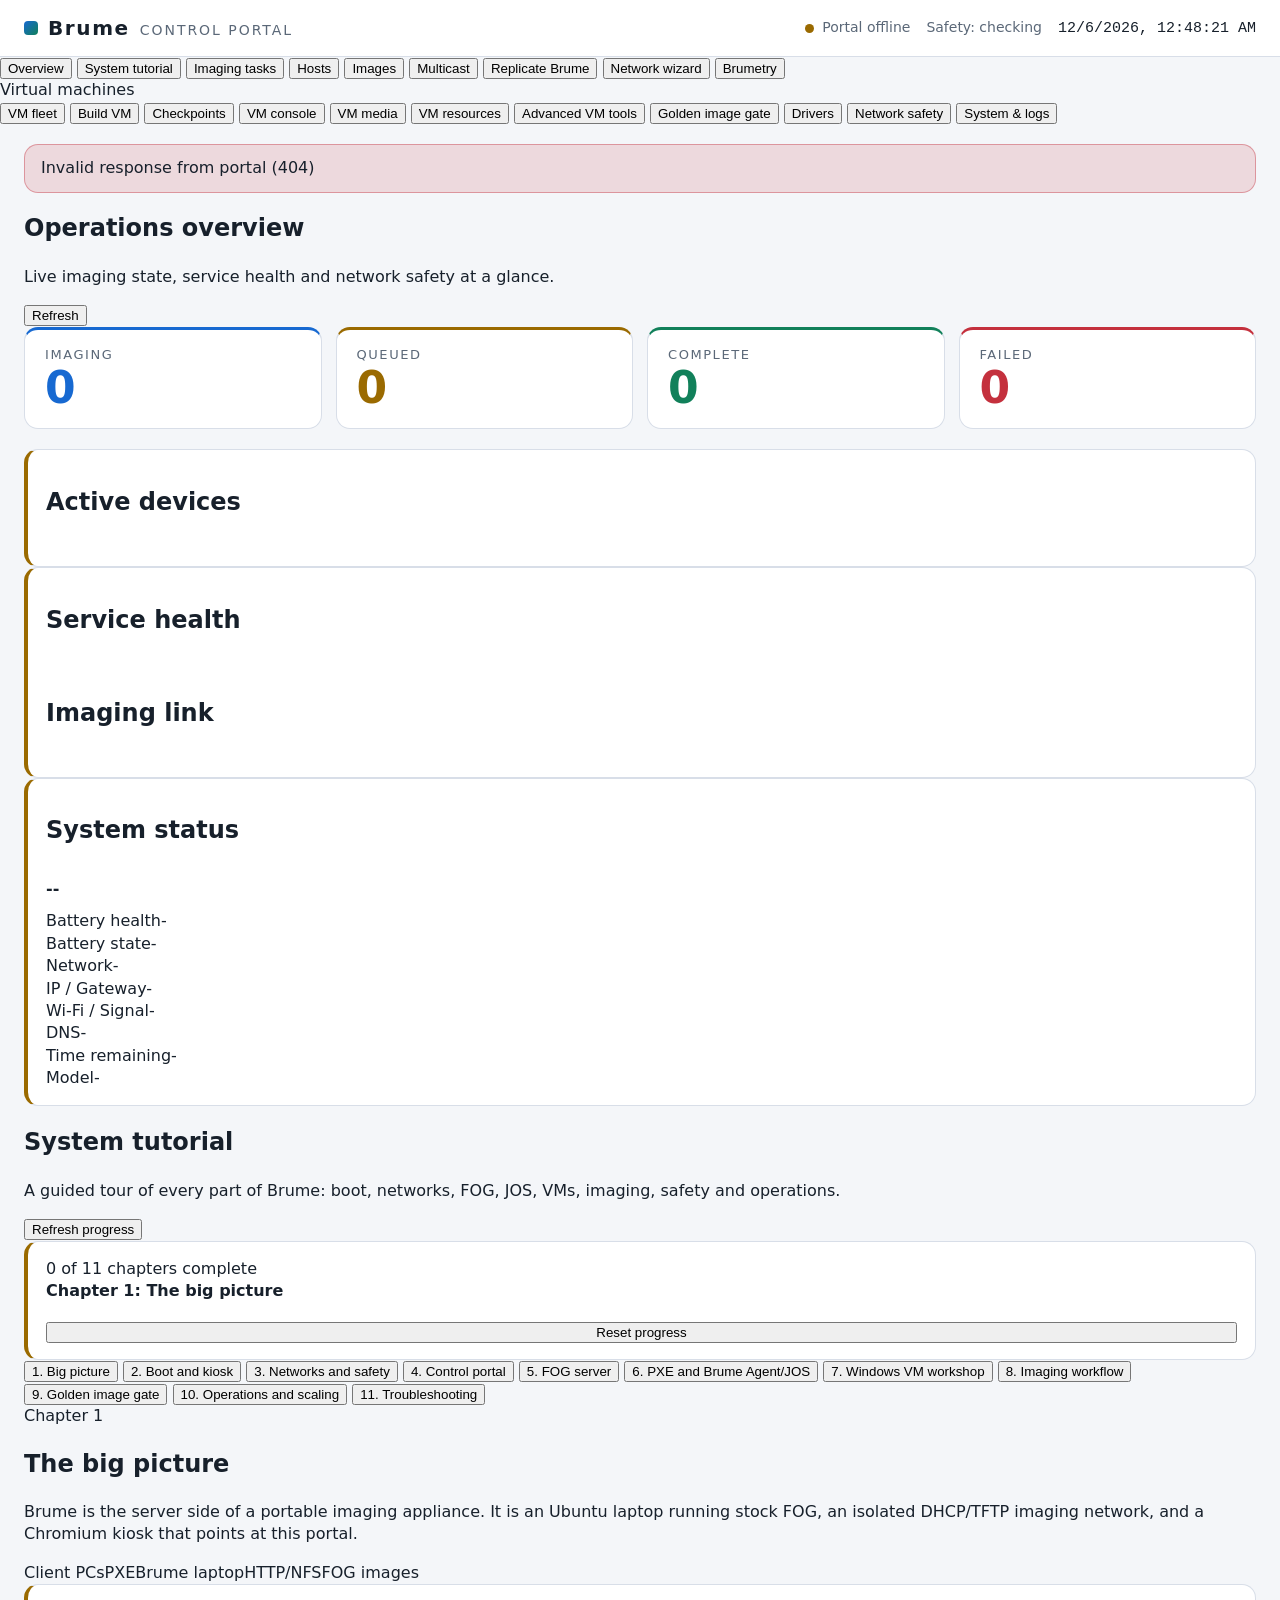
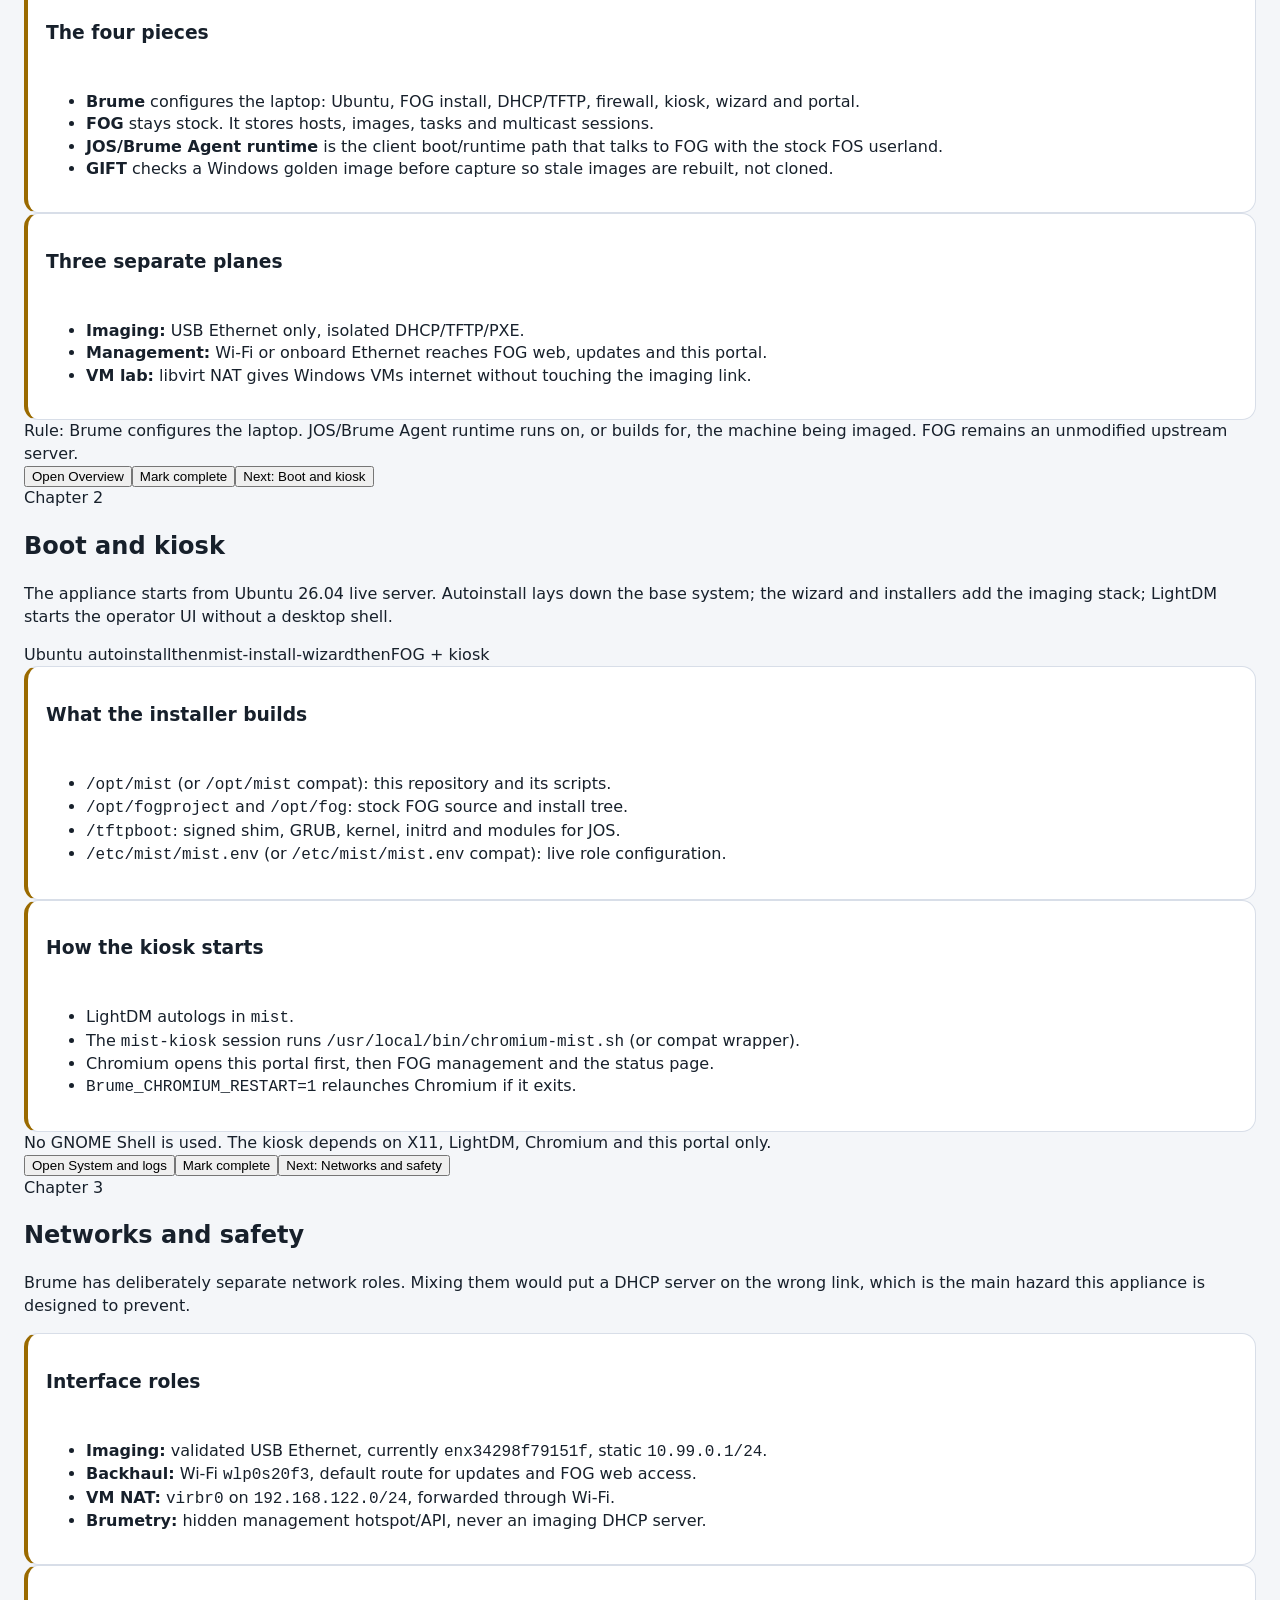
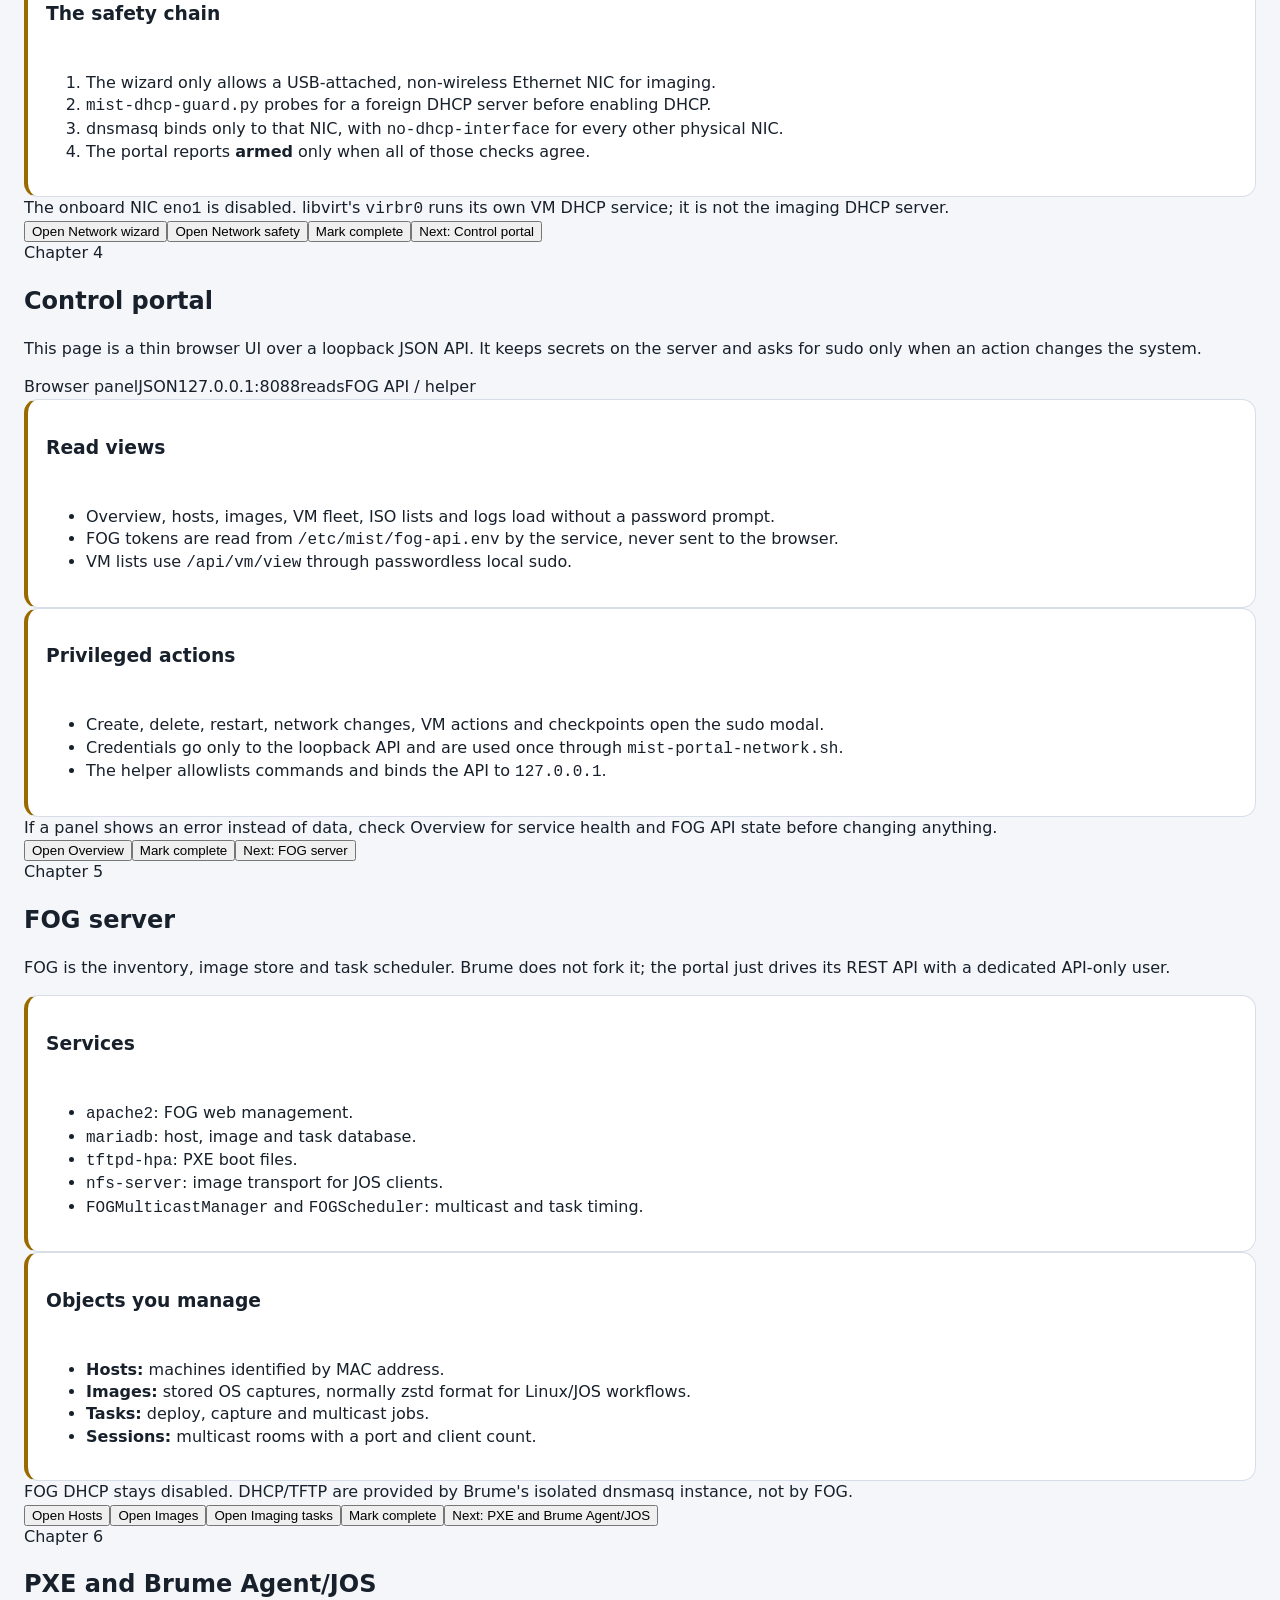
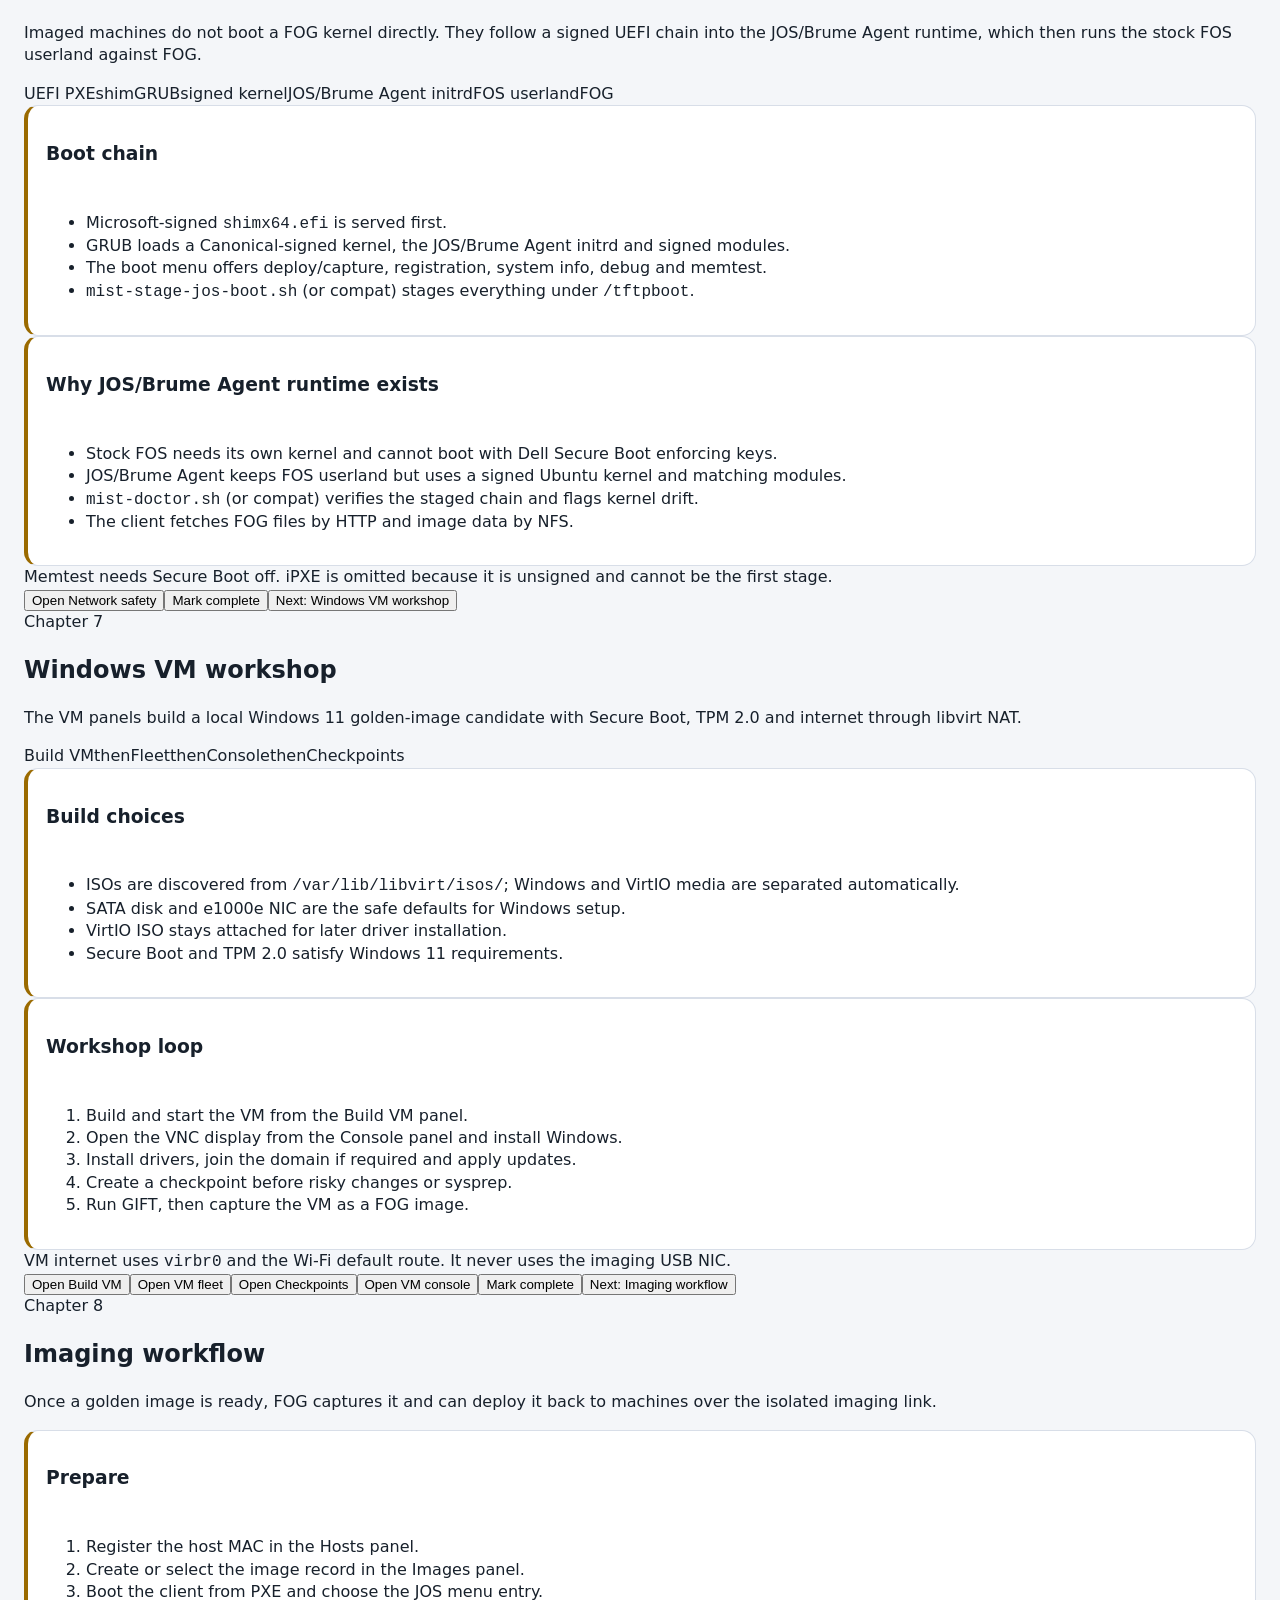
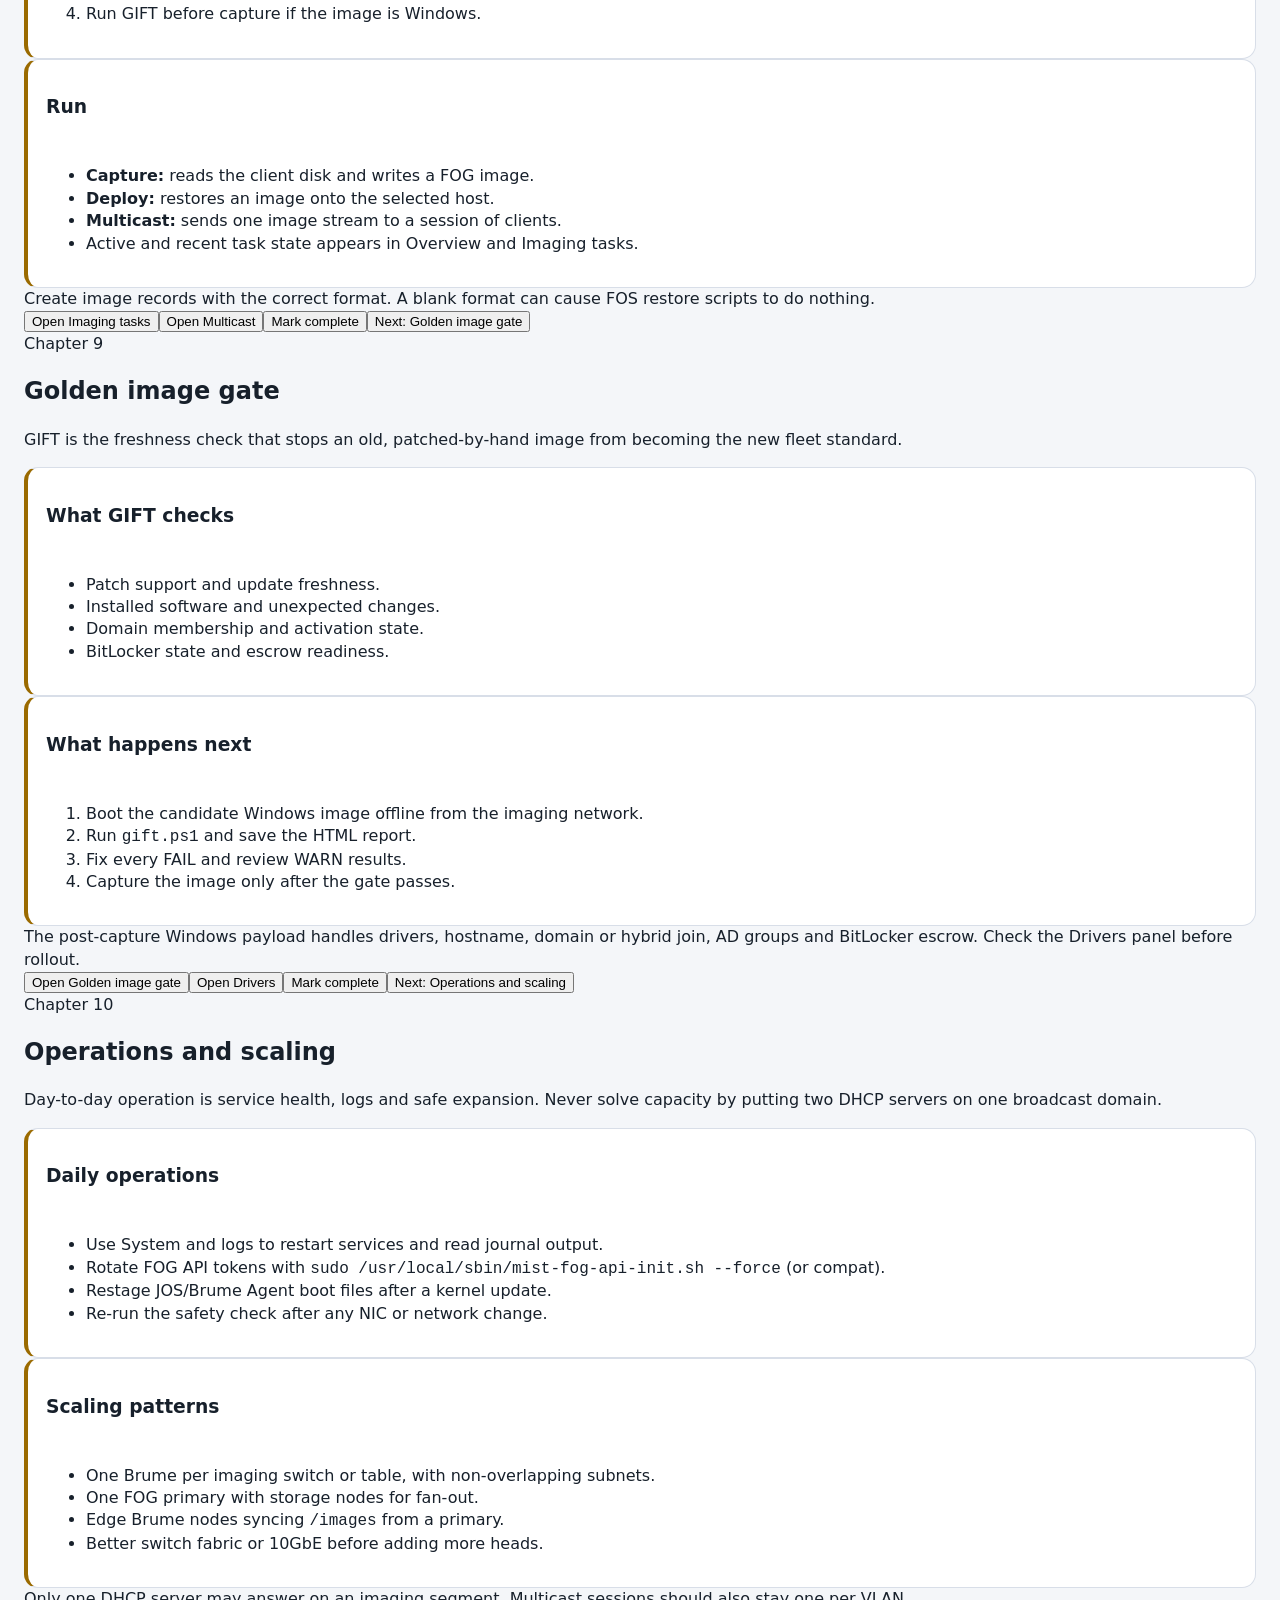
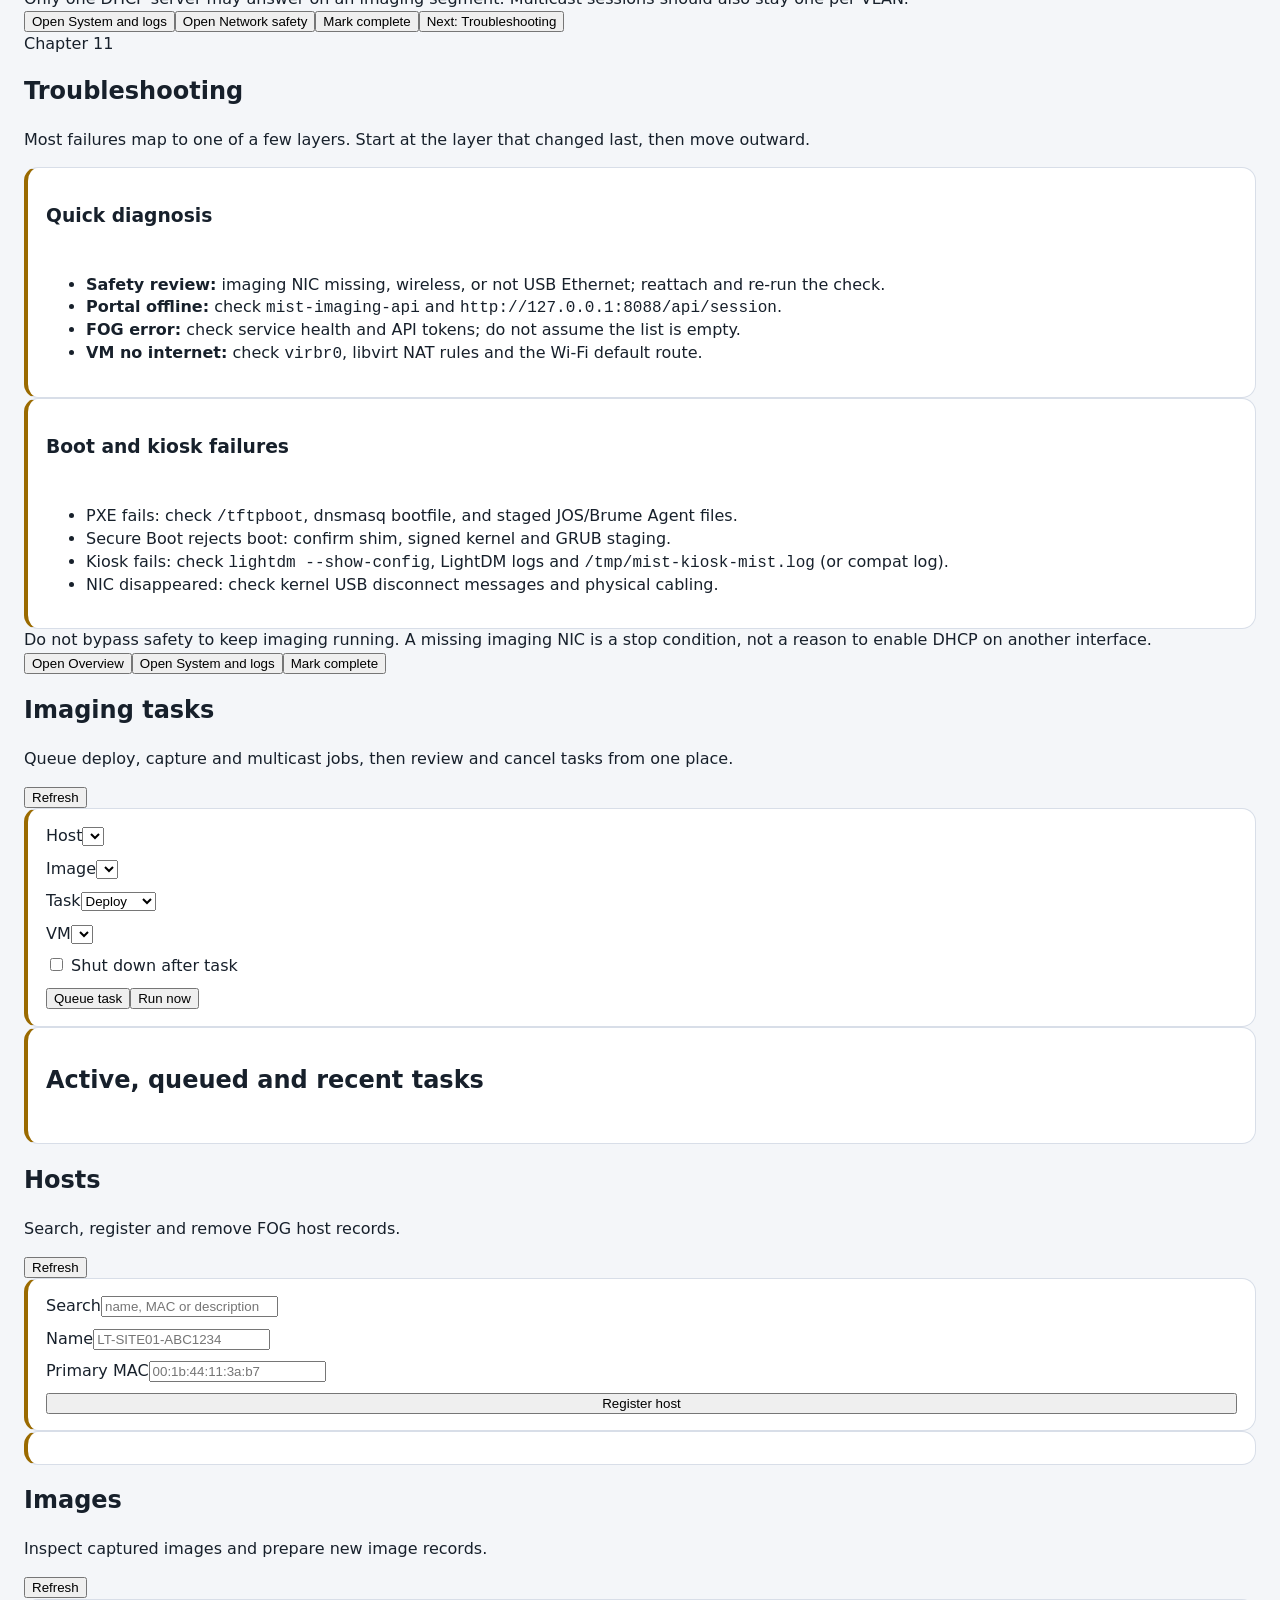
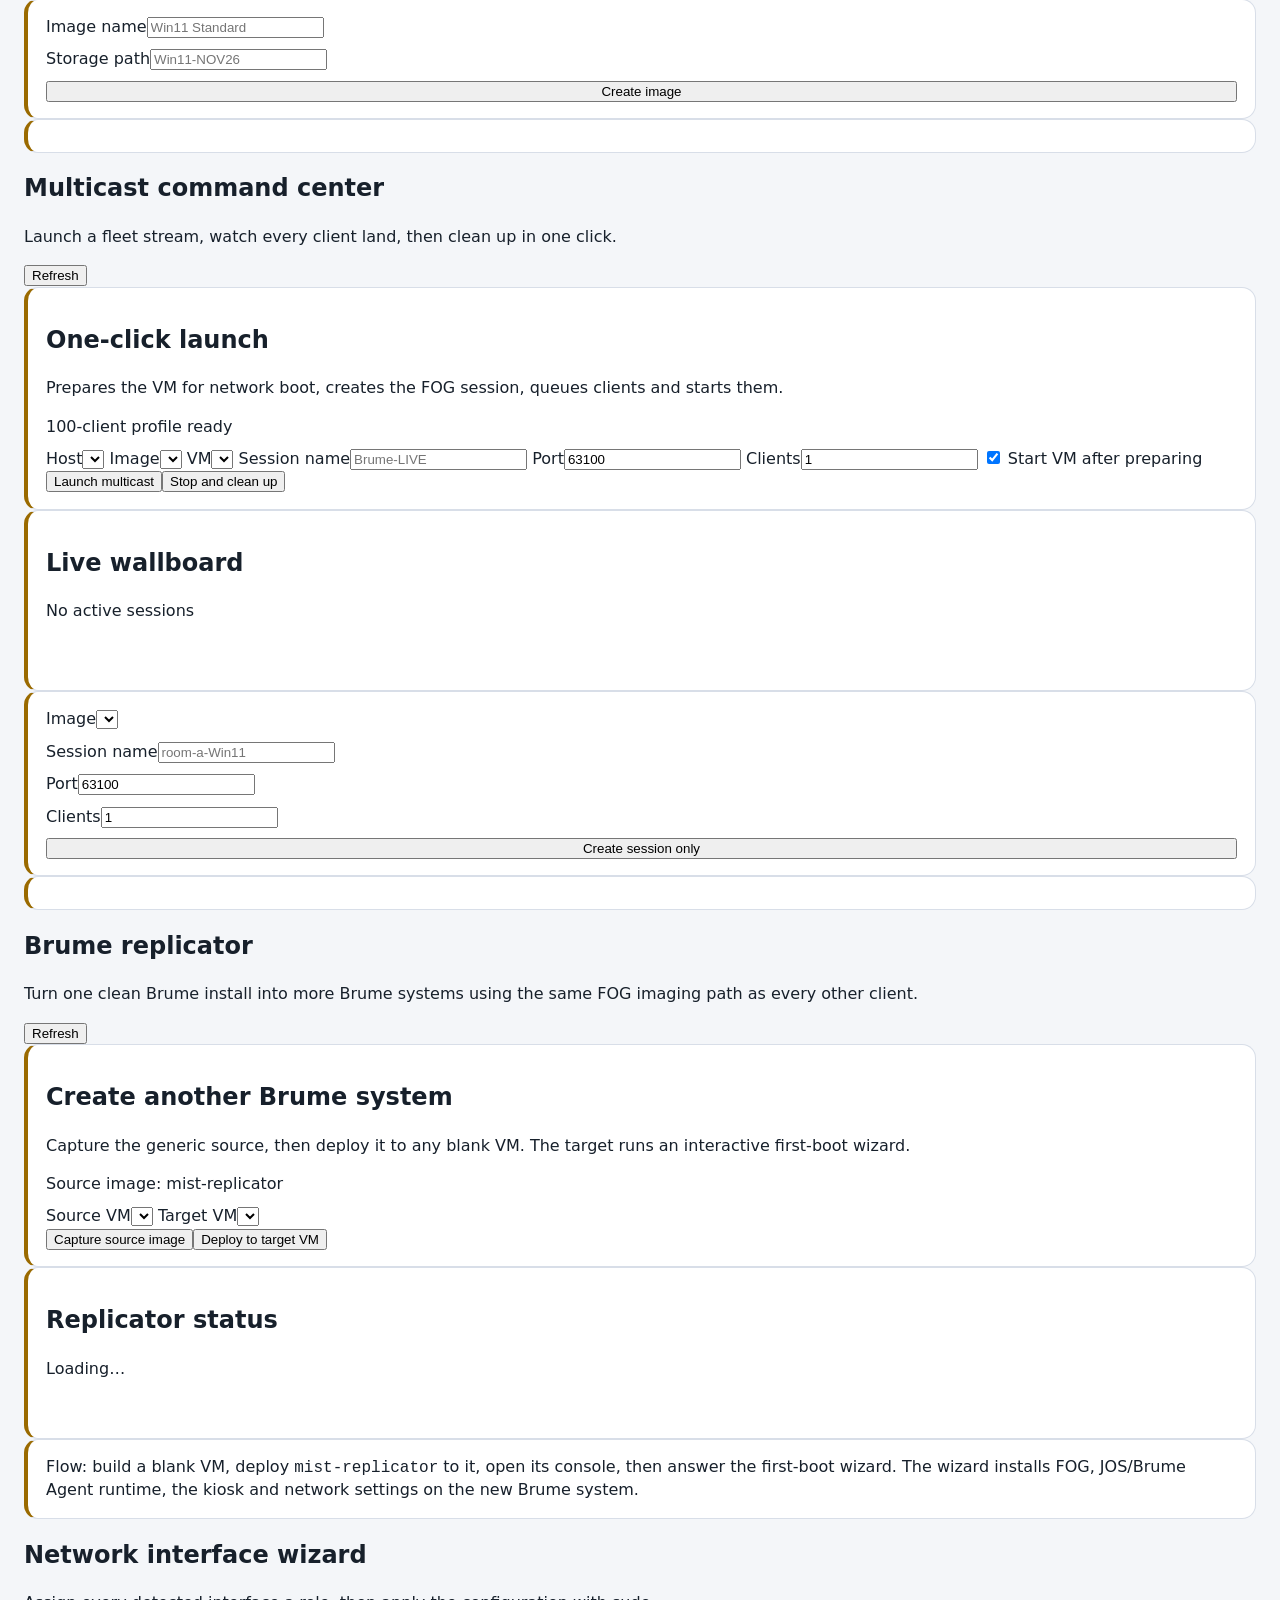
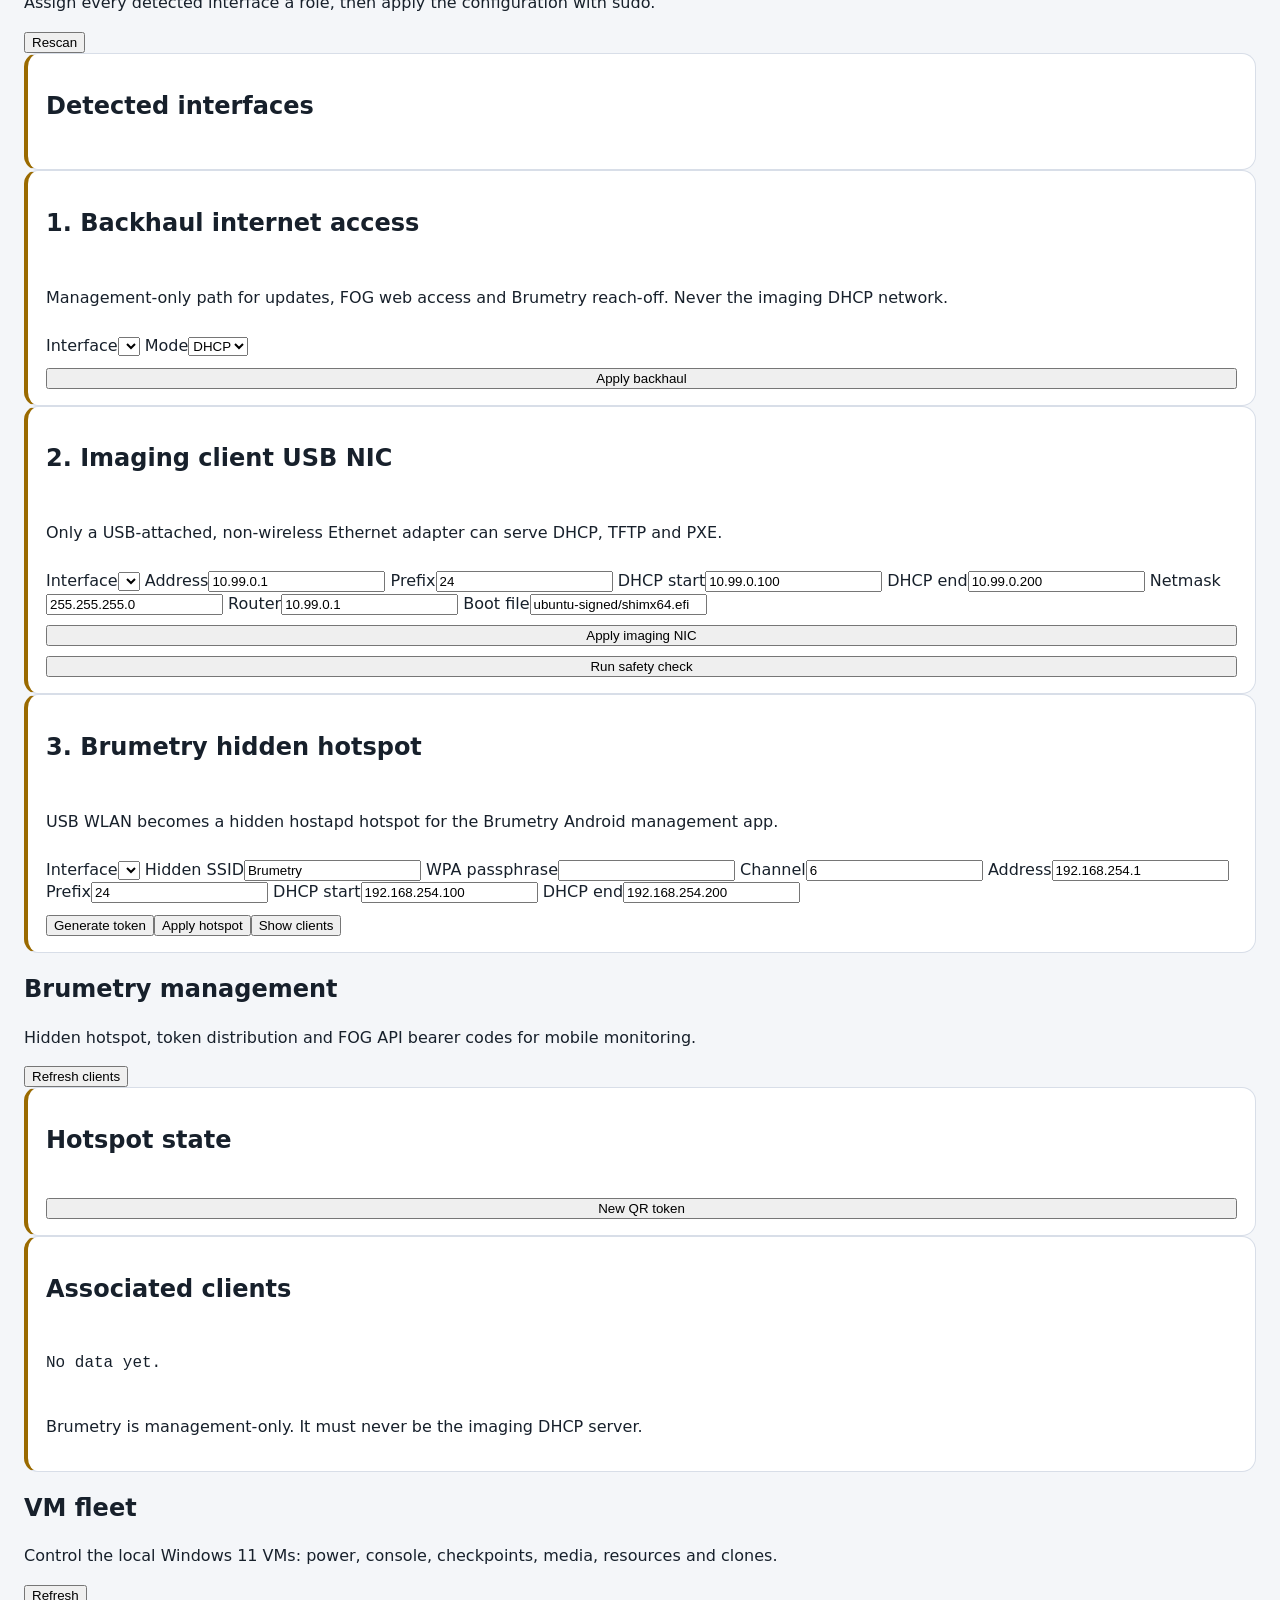
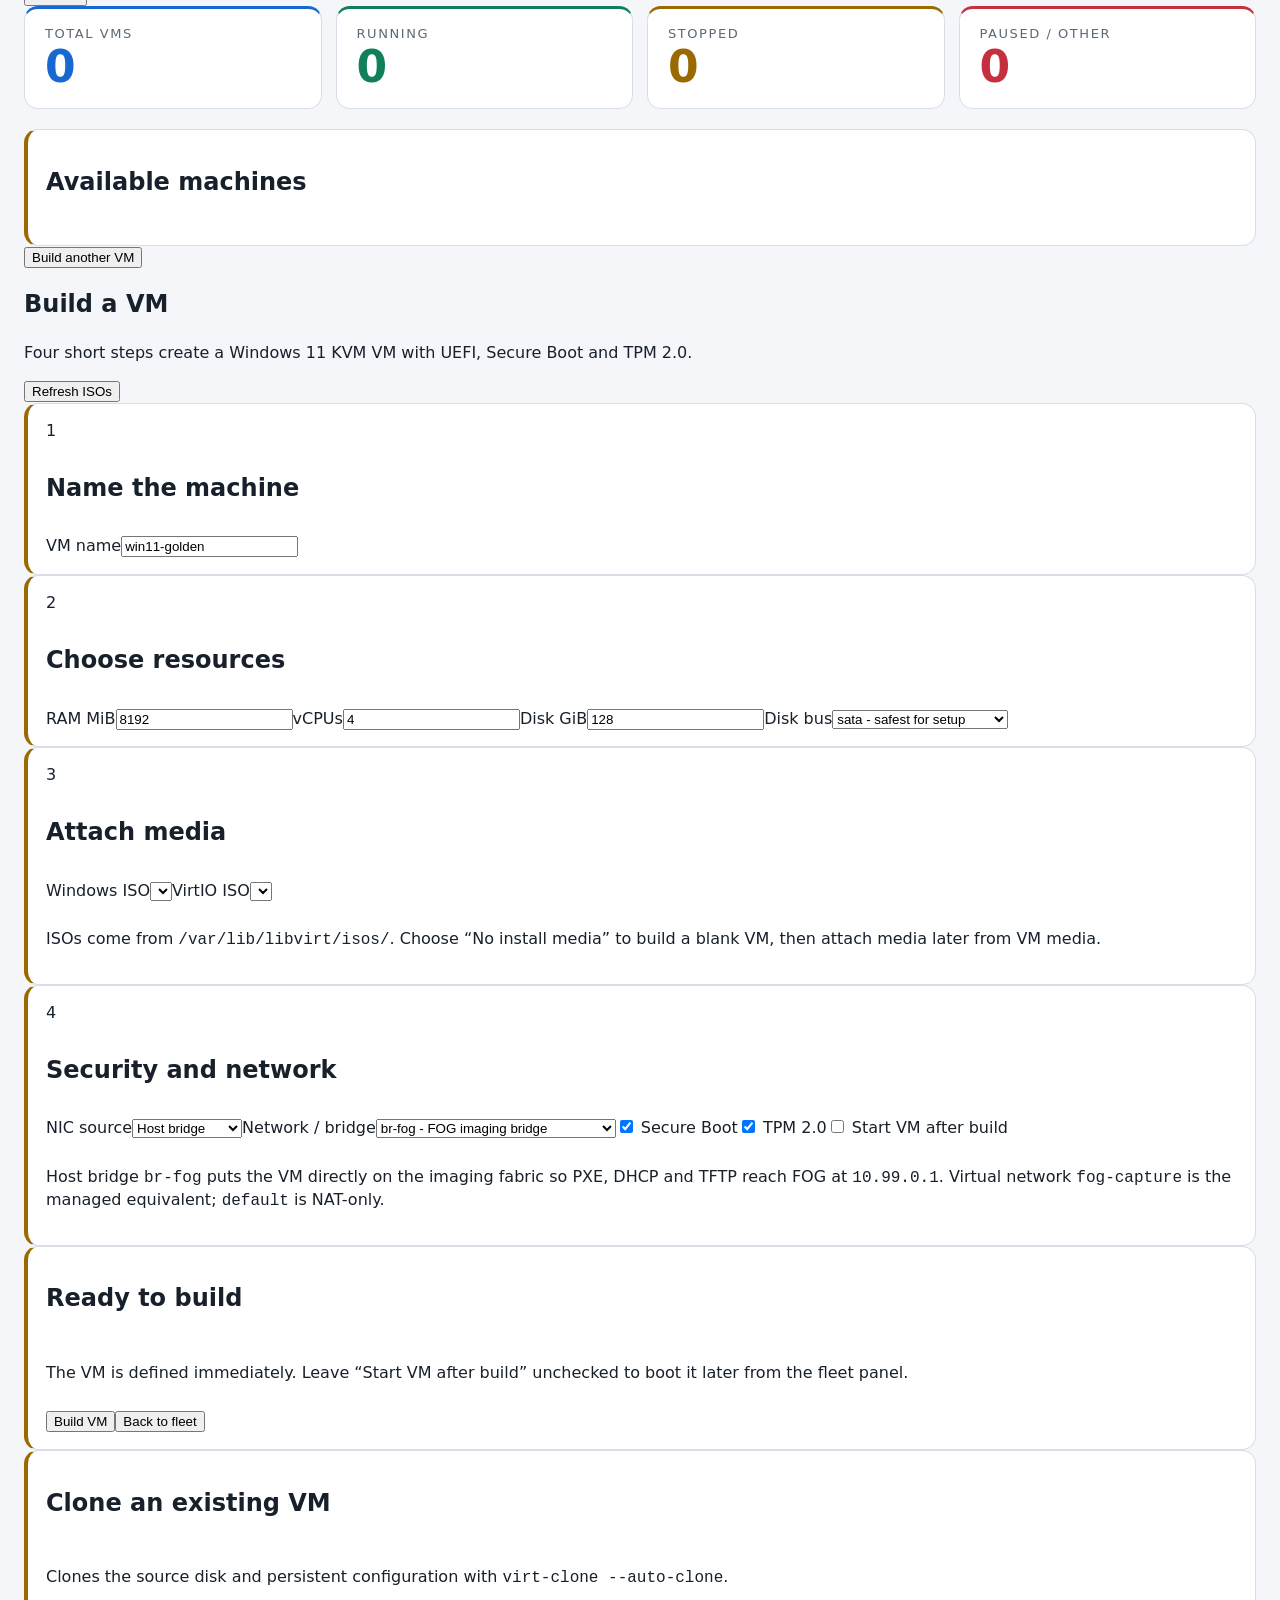
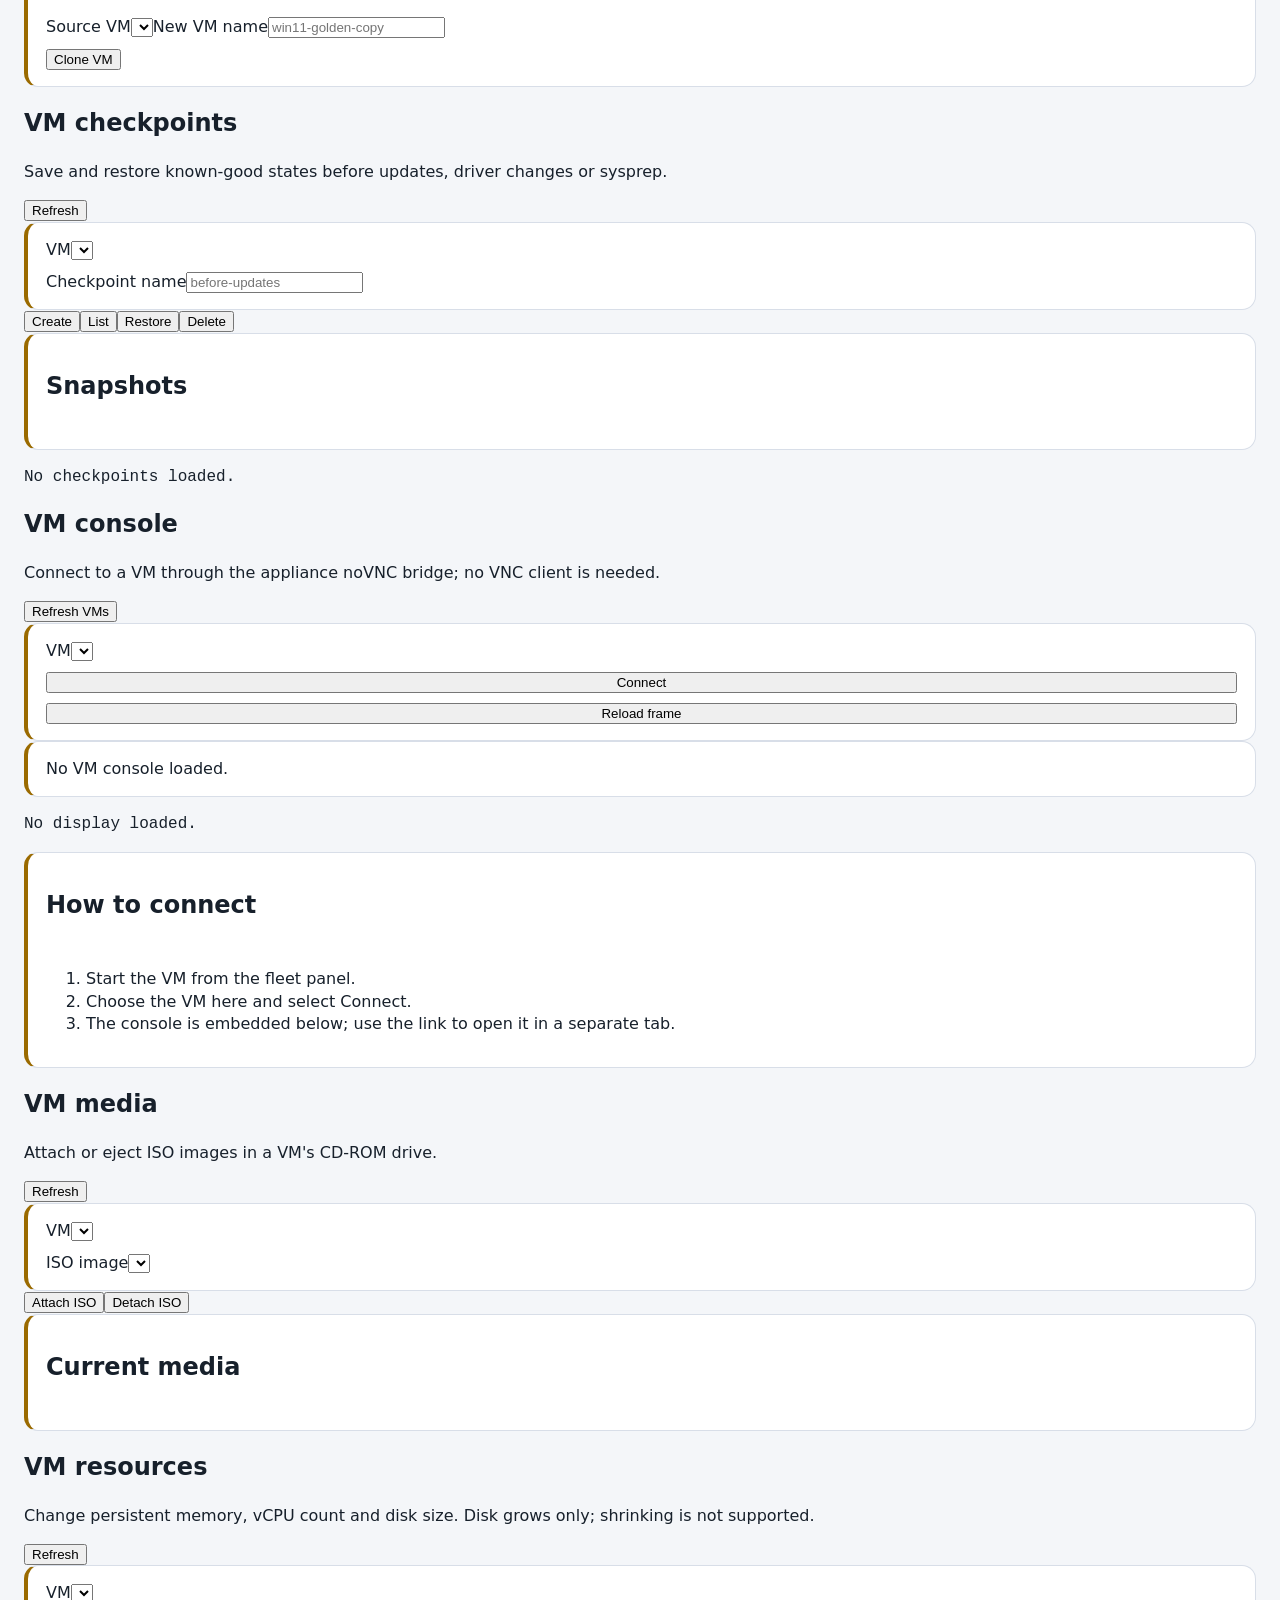
==== commit 3b701c9b: "brand: apply Brume placeholder naming (brand-file driven follow-up pending)" ====
--- a/kiosk/imaging/index.html
+++ b/kiosk/imaging/index.html
@@ -3,12 +3,12 @@
 <head>
 <meta charset="utf-8">
 <meta name="viewport" content="width=device-width, initial-scale=1">
-<title>MIST Control Portal</title>
+<title>Brume Control Portal</title>
 <link rel="stylesheet" href="style.css">
 </head>
 <body>
 <header class="bar">
-  <div class="brand"><span class="mark" aria-hidden="true"></span><span class="name">MIST</span><span class="sub">Control Portal</span></div>
+  <div class="brand"><span class="mark" aria-hidden="true"></span><span class="name">Brume</span><span class="sub">Control Portal</span></div>
   <div class="meta">
     <span class="chip" id="mode" hidden></span>
     <span class="conn" id="conn" role="status"><i></i><span>Connecting</span></span>
@@ -25,9 +25,9 @@
     <button data-panel="hosts">Hosts</button>
     <button data-panel="images">Images</button>
     <button data-panel="multicast">Multicast</button>
-    <button data-panel="replicate">Replicate MIST</button>
+    <button data-panel="replicate">Replicate Brume</button>
     <button data-panel="network">Network wizard</button>
-    <button data-panel="jogometry">MISTMETRY</button>
+    <button data-panel="mistmetry">Brumetry</button>
     <div class="nav-label">Virtual machines</div>
     <button data-panel="vm-fleet">VM fleet</button>
     <button data-panel="vm-build">Build VM</button>
@@ -77,7 +77,7 @@
     </section>
 
     <section class="panel" data-panel="tutorial">
-      <div class="panel-head"><div><h1>System tutorial</h1><p>A guided tour of every part of MIST: boot, networks, FOG, JOS, VMs, imaging, safety and operations.</p></div><button class="btn" data-refresh="tutorial">Refresh progress</button></div>
+      <div class="panel-head"><div><h1>System tutorial</h1><p>A guided tour of every part of Brume: boot, networks, FOG, JOS, VMs, imaging, safety and operations.</p></div><button class="btn" data-refresh="tutorial">Refresh progress</button></div>
       <div class="card tutorial-top">
         <div><div id="tutorial-progress-text" class="muted">0 of 11 chapters complete</div><strong id="tutorial-current">Chapter 1: The big picture</strong></div>
         <div class="progress"><span id="tutorial-progress-bar"></span></div>
@@ -90,7 +90,7 @@
           <button class="tutorial-tab" data-chapter="network">3. Networks and safety</button>
           <button class="tutorial-tab" data-chapter="portal">4. Control portal</button>
           <button class="tutorial-tab" data-chapter="fog">5. FOG server</button>
-          <button class="tutorial-tab" data-chapter="pxe">6. PXE and WISP/JOS</button>
+          <button class="tutorial-tab" data-chapter="pxe">6. PXE and Brume Agent/JOS</button>
           <button class="tutorial-tab" data-chapter="vm">7. Windows VM workshop</button>
           <button class="tutorial-tab" data-chapter="imaging">8. Imaging workflow</button>
           <button class="tutorial-tab" data-chapter="gift">9. Golden image gate</button>
@@ -100,13 +100,13 @@
         <div class="tutorial-content">
           <article class="tutorial-chapter active" data-chapter="big-picture">
             <div class="tutorial-kicker">Chapter 1</div><h2>The big picture</h2>
-            <p class="lead">MIST is the server side of a portable imaging appliance. It is an Ubuntu laptop running stock FOG, an isolated DHCP/TFTP imaging network, and a Chromium kiosk that points at this portal.</p>
-            <div class="flow"><span class="flow-step">Client PCs</span><span class="flow-arrow">PXE</span><span class="flow-step">MIST laptop</span><span class="flow-arrow">HTTP/NFS</span><span class="flow-step">FOG images</span></div>
-            <div class="two-col">
-              <div class="card"><h3>The four pieces</h3><ul><li><strong>MIST</strong> configures the laptop: Ubuntu, FOG install, DHCP/TFTP, firewall, kiosk, wizard and portal.</li><li><strong>FOG</strong> stays stock. It stores hosts, images, tasks and multicast sessions.</li><li><strong>JOS/WISP runtime</strong> is the client boot/runtime path that talks to FOG with the stock FOS userland.</li><li><strong>GIFT</strong> checks a Windows golden image before capture so stale images are rebuilt, not cloned.</li></ul></div>
+            <p class="lead">Brume is the server side of a portable imaging appliance. It is an Ubuntu laptop running stock FOG, an isolated DHCP/TFTP imaging network, and a Chromium kiosk that points at this portal.</p>
+            <div class="flow"><span class="flow-step">Client PCs</span><span class="flow-arrow">PXE</span><span class="flow-step">Brume laptop</span><span class="flow-arrow">HTTP/NFS</span><span class="flow-step">FOG images</span></div>
+            <div class="two-col">
+              <div class="card"><h3>The four pieces</h3><ul><li><strong>Brume</strong> configures the laptop: Ubuntu, FOG install, DHCP/TFTP, firewall, kiosk, wizard and portal.</li><li><strong>FOG</strong> stays stock. It stores hosts, images, tasks and multicast sessions.</li><li><strong>JOS/Brume Agent runtime</strong> is the client boot/runtime path that talks to FOG with the stock FOS userland.</li><li><strong>GIFT</strong> checks a Windows golden image before capture so stale images are rebuilt, not cloned.</li></ul></div>
               <div class="card"><h3>Three separate planes</h3><ul><li><strong>Imaging:</strong> USB Ethernet only, isolated DHCP/TFTP/PXE.</li><li><strong>Management:</strong> Wi-Fi or onboard Ethernet reaches FOG web, updates and this portal.</li><li><strong>VM lab:</strong> libvirt NAT gives Windows VMs internet without touching the imaging link.</li></ul></div>
             </div>
-            <div class="callout">Rule: MIST configures the laptop. JOS/WISP runtime runs on, or builds for, the machine being imaged. FOG remains an unmodified upstream server.</div>
+            <div class="callout">Rule: Brume configures the laptop. JOS/Brume Agent runtime runs on, or builds for, the machine being imaged. FOG remains an unmodified upstream server.</div>
             <div class="row-buttons"><button class="btn primary" data-panel-link="overview">Open Overview</button><button class="btn" data-chapter-complete="big-picture">Mark complete</button><button class="btn" data-next="boot">Next: Boot and kiosk</button></div>
           </article>
 
@@ -116,7 +116,7 @@
             <div class="flow"><span class="flow-step">Ubuntu autoinstall</span><span class="flow-arrow">then</span><span class="flow-step">mist-install-wizard</span><span class="flow-arrow">then</span><span class="flow-step">FOG + kiosk</span></div>
             <div class="two-col">
               <div class="card"><h3>What the installer builds</h3><ul><li><code>/opt/mist</code> (or <code>/opt/mist</code> compat): this repository and its scripts.</li><li><code>/opt/fogproject</code> and <code>/opt/fog</code>: stock FOG source and install tree.</li><li><code>/tftpboot</code>: signed shim, GRUB, kernel, initrd and modules for JOS.</li><li><code>/etc/mist/mist.env</code> (or <code>/etc/mist/mist.env</code> compat): live role configuration.</li></ul></div>
-              <div class="card"><h3>How the kiosk starts</h3><ul><li>LightDM autologs in <code>mist</code>.</li><li>The <code>mist-kiosk</code> session runs <code>/usr/local/bin/chromium-mist.sh</code> (or compat wrapper).</li><li>Chromium opens this portal first, then FOG management and the status page.</li><li><code>MIST_CHROMIUM_RESTART=1</code>  relaunches Chromium if it exits.</li></ul></div>
+              <div class="card"><h3>How the kiosk starts</h3><ul><li>LightDM autologs in <code>mist</code>.</li><li>The <code>mist-kiosk</code> session runs <code>/usr/local/bin/chromium-mist.sh</code> (or compat wrapper).</li><li>Chromium opens this portal first, then FOG management and the status page.</li><li><code>Brume_CHROMIUM_RESTART=1</code>  relaunches Chromium if it exits.</li></ul></div>
             </div>
             <div class="callout">No GNOME Shell is used. The kiosk depends on X11, LightDM, Chromium and this portal only.</div>
             <div class="row-buttons"><button class="btn primary" data-panel-link="system">Open System and logs</button><button class="btn" data-chapter-complete="boot">Mark complete</button><button class="btn" data-next="network">Next: Networks and safety</button></div>
@@ -124,9 +124,9 @@
 
           <article class="tutorial-chapter" data-chapter="network">
             <div class="tutorial-kicker">Chapter 3</div><h2>Networks and safety</h2>
-            <p class="lead">MIST has deliberately separate network roles. Mixing them would put a DHCP server on the wrong link, which is the main hazard this appliance is designed to prevent.</p>
-            <div class="two-col">
-              <div class="card"><h3>Interface roles</h3><ul><li><strong>Imaging:</strong> validated USB Ethernet, currently <code>enx34298f79151f</code>, static <code>10.99.0.1/24</code>.</li><li><strong>Backhaul:</strong> Wi-Fi <code>wlp0s20f3</code>, default route for updates and FOG web access.</li><li><strong>VM NAT:</strong> <code>virbr0</code> on <code>192.168.122.0/24</code>, forwarded through Wi-Fi.</li><li><strong>MISTMETRY:</strong> hidden management hotspot/API, never an imaging DHCP server.</li></ul></div>
+            <p class="lead">Brume has deliberately separate network roles. Mixing them would put a DHCP server on the wrong link, which is the main hazard this appliance is designed to prevent.</p>
+            <div class="two-col">
+              <div class="card"><h3>Interface roles</h3><ul><li><strong>Imaging:</strong> validated USB Ethernet, currently <code>enx34298f79151f</code>, static <code>10.99.0.1/24</code>.</li><li><strong>Backhaul:</strong> Wi-Fi <code>wlp0s20f3</code>, default route for updates and FOG web access.</li><li><strong>VM NAT:</strong> <code>virbr0</code> on <code>192.168.122.0/24</code>, forwarded through Wi-Fi.</li><li><strong>Brumetry:</strong> hidden management hotspot/API, never an imaging DHCP server.</li></ul></div>
               <div class="card"><h3>The safety chain</h3><ol><li>The wizard only allows a USB-attached, non-wireless Ethernet NIC for imaging.</li><li><code>mist-dhcp-guard.py</code> probes for a foreign DHCP server before enabling DHCP.</li><li>dnsmasq binds only to that NIC, with <code>no-dhcp-interface</code> for every other physical NIC.</li><li>The portal reports <strong>armed</strong> only when all of those checks agree.</li></ol></div>
             </div>
             <div class="callout">The onboard NIC <code>eno1</code> is disabled. libvirt's <code>virbr0</code> runs its own VM DHCP service; it is not the imaging DHCP server.</div>
@@ -147,22 +147,22 @@
 
           <article class="tutorial-chapter" data-chapter="fog">
             <div class="tutorial-kicker">Chapter 5</div><h2>FOG server</h2>
-            <p class="lead">FOG is the inventory, image store and task scheduler. MIST does not fork it; the portal just drives its REST API with a dedicated API-only user.</p>
+            <p class="lead">FOG is the inventory, image store and task scheduler. Brume does not fork it; the portal just drives its REST API with a dedicated API-only user.</p>
             <div class="two-col">
               <div class="card"><h3>Services</h3><ul><li><code>apache2</code>: FOG web management.</li><li><code>mariadb</code>: host, image and task database.</li><li><code>tftpd-hpa</code>: PXE boot files.</li><li><code>nfs-server</code>: image transport for JOS clients.</li><li><code>FOGMulticastManager</code> and <code>FOGScheduler</code>: multicast and task timing.</li></ul></div>
               <div class="card"><h3>Objects you manage</h3><ul><li><strong>Hosts:</strong> machines identified by MAC address.</li><li><strong>Images:</strong> stored OS captures, normally zstd format for Linux/JOS workflows.</li><li><strong>Tasks:</strong> deploy, capture and multicast jobs.</li><li><strong>Sessions:</strong> multicast rooms with a port and client count.</li></ul></div>
             </div>
-            <div class="callout">FOG DHCP stays disabled. DHCP/TFTP are provided by MIST's isolated dnsmasq instance, not by FOG.</div>
-            <div class="row-buttons"><button class="btn primary" data-panel-link="hosts">Open Hosts</button><button class="btn" data-panel-link="images">Open Images</button><button class="btn" data-panel-link="tasks">Open Imaging tasks</button><button class="btn" data-chapter-complete="fog">Mark complete</button><button class="btn" data-next="pxe">Next: PXE and WISP/JOS</button></div>
+            <div class="callout">FOG DHCP stays disabled. DHCP/TFTP are provided by Brume's isolated dnsmasq instance, not by FOG.</div>
+            <div class="row-buttons"><button class="btn primary" data-panel-link="hosts">Open Hosts</button><button class="btn" data-panel-link="images">Open Images</button><button class="btn" data-panel-link="tasks">Open Imaging tasks</button><button class="btn" data-chapter-complete="fog">Mark complete</button><button class="btn" data-next="pxe">Next: PXE and Brume Agent/JOS</button></div>
           </article>
 
           <article class="tutorial-chapter" data-chapter="pxe">
-            <div class="tutorial-kicker">Chapter 6</div><h2>PXE and WISP/JOS</h2>
-            <p class="lead">Imaged machines do not boot a FOG kernel directly. They follow a signed UEFI chain into the JOS/WISP runtime, which then runs the stock FOS userland against FOG.</p>
-            <div class="flow"><span class="flow-step">UEFI PXE</span><span class="flow-arrow">shim</span><span class="flow-step">GRUB</span><span class="flow-arrow">signed kernel</span><span class="flow-step">JOS/WISP initrd</span><span class="flow-arrow">FOS userland</span><span class="flow-step">FOG</span></div>
-            <div class="two-col">
-              <div class="card"><h3>Boot chain</h3><ul><li>Microsoft-signed <code>shimx64.efi</code> is served first.</li><li>GRUB loads a Canonical-signed kernel, the JOS/WISP initrd and signed modules.</li><li>The boot menu offers deploy/capture, registration, system info, debug and memtest.</li><li><code>mist-stage-jos-boot.sh</code> (or compat) stages everything under <code>/tftpboot</code>.</li></ul></div>
-              <div class="card"><h3>Why JOS/WISP runtime exists</h3><ul><li>Stock FOS needs its own kernel and cannot boot with Dell Secure Boot enforcing keys.</li><li>JOS/WISP keeps FOS userland but uses a signed Ubuntu kernel and matching modules.</li><li><code>mist-doctor.sh</code> (or compat) verifies the staged chain and flags kernel drift.</li><li>The client fetches FOG files by HTTP and image data by NFS.</li></ul></div>
+            <div class="tutorial-kicker">Chapter 6</div><h2>PXE and Brume Agent/JOS</h2>
+            <p class="lead">Imaged machines do not boot a FOG kernel directly. They follow a signed UEFI chain into the JOS/Brume Agent runtime, which then runs the stock FOS userland against FOG.</p>
+            <div class="flow"><span class="flow-step">UEFI PXE</span><span class="flow-arrow">shim</span><span class="flow-step">GRUB</span><span class="flow-arrow">signed kernel</span><span class="flow-step">JOS/Brume Agent initrd</span><span class="flow-arrow">FOS userland</span><span class="flow-step">FOG</span></div>
+            <div class="two-col">
+              <div class="card"><h3>Boot chain</h3><ul><li>Microsoft-signed <code>shimx64.efi</code> is served first.</li><li>GRUB loads a Canonical-signed kernel, the JOS/Brume Agent initrd and signed modules.</li><li>The boot menu offers deploy/capture, registration, system info, debug and memtest.</li><li><code>mist-stage-jos-boot.sh</code> (or compat) stages everything under <code>/tftpboot</code>.</li></ul></div>
+              <div class="card"><h3>Why JOS/Brume Agent runtime exists</h3><ul><li>Stock FOS needs its own kernel and cannot boot with Dell Secure Boot enforcing keys.</li><li>JOS/Brume Agent keeps FOS userland but uses a signed Ubuntu kernel and matching modules.</li><li><code>mist-doctor.sh</code> (or compat) verifies the staged chain and flags kernel drift.</li><li>The client fetches FOG files by HTTP and image data by NFS.</li></ul></div>
             </div>
             <div class="callout">Memtest needs Secure Boot off. iPXE is omitted because it is unsigned and cannot be the first stage.</div>
             <div class="row-buttons"><button class="btn primary" data-panel-link="safety">Open Network safety</button><button class="btn" data-chapter-complete="pxe">Mark complete</button><button class="btn" data-next="vm">Next: Windows VM workshop</button></div>
@@ -206,8 +206,8 @@
             <div class="tutorial-kicker">Chapter 10</div><h2>Operations and scaling</h2>
             <p class="lead">Day-to-day operation is service health, logs and safe expansion. Never solve capacity by putting two DHCP servers on one broadcast domain.</p>
             <div class="two-col">
-              <div class="card"><h3>Daily operations</h3><ul><li>Use System and logs to restart services and read journal output.</li><li>Rotate FOG API tokens with <code>sudo /usr/local/sbin/mist-fog-api-init.sh --force</code> (or compat).</li><li>Restage JOS/WISP boot files after a kernel update.</li><li>Re-run the safety check after any NIC or network change.</li></ul></div>
-              <div class="card"><h3>Scaling patterns</h3><ul><li>One MIST per imaging switch or table, with non-overlapping subnets.</li><li>One FOG primary with storage nodes for fan-out.</li><li>Edge MIST nodes syncing <code>/images</code> from a primary.</li><li>Better switch fabric or 10GbE before adding more heads.</li></ul></div>
+              <div class="card"><h3>Daily operations</h3><ul><li>Use System and logs to restart services and read journal output.</li><li>Rotate FOG API tokens with <code>sudo /usr/local/sbin/mist-fog-api-init.sh --force</code> (or compat).</li><li>Restage JOS/Brume Agent boot files after a kernel update.</li><li>Re-run the safety check after any NIC or network change.</li></ul></div>
+              <div class="card"><h3>Scaling patterns</h3><ul><li>One Brume per imaging switch or table, with non-overlapping subnets.</li><li>One FOG primary with storage nodes for fan-out.</li><li>Edge Brume nodes syncing <code>/images</code> from a primary.</li><li>Better switch fabric or 10GbE before adding more heads.</li></ul></div>
             </div>
             <div class="callout">Only one DHCP server may answer on an imaging segment. Multicast sessions should also stay one per VLAN.</div>
             <div class="row-buttons"><button class="btn primary" data-panel-link="system">Open System and logs</button><button class="btn" data-panel-link="safety">Open Network safety</button><button class="btn" data-chapter-complete="ops">Mark complete</button><button class="btn" data-next="troubleshoot">Next: Troubleshooting</button></div>
@@ -218,7 +218,7 @@
             <p class="lead">Most failures map to one of a few layers. Start at the layer that changed last, then move outward.</p>
             <div class="two-col">
               <div class="card"><h3>Quick diagnosis</h3><ul><li><strong>Safety review:</strong> imaging NIC missing, wireless, or not USB Ethernet; reattach and re-run the check.</li><li><strong>Portal offline:</strong> check <code>mist-imaging-api</code> and <code>http://127.0.0.1:8088/api/session</code>.</li><li><strong>FOG error:</strong> check service health and API tokens; do not assume the list is empty.</li><li><strong>VM no internet:</strong> check <code>virbr0</code>, libvirt NAT rules and the Wi-Fi default route.</li></ul></div>
-              <div class="card"><h3>Boot and kiosk failures</h3><ul><li>PXE fails: check <code>/tftpboot</code>, dnsmasq bootfile, and staged JOS/WISP files.</li><li>Secure Boot rejects boot: confirm shim, signed kernel and GRUB staging.</li><li>Kiosk fails: check <code>lightdm --show-config</code>, LightDM logs and <code>/tmp/mist-kiosk-mist.log</code> (or compat log).</li><li>NIC disappeared: check kernel USB disconnect messages and physical cabling.</li></ul></div>
+              <div class="card"><h3>Boot and kiosk failures</h3><ul><li>PXE fails: check <code>/tftpboot</code>, dnsmasq bootfile, and staged JOS/Brume Agent files.</li><li>Secure Boot rejects boot: confirm shim, signed kernel and GRUB staging.</li><li>Kiosk fails: check <code>lightdm --show-config</code>, LightDM logs and <code>/tmp/mist-kiosk-mist.log</code> (or compat log).</li><li>NIC disappeared: check kernel USB disconnect messages and physical cabling.</li></ul></div>
             </div>
             <div class="callout">Do not bypass safety to keep imaging running. A missing imaging NIC is a stop condition, not a reason to enable DHCP on another interface.</div>
             <div class="row-buttons"><button class="btn primary" data-panel-link="overview">Open Overview</button><button class="btn" data-panel-link="system">Open System and logs</button><button class="btn" data-chapter-complete="troubleshoot">Mark complete</button></div>
@@ -269,7 +269,7 @@
           <label>Host<select id="mc-launch-host"></select></label>
           <label>Image<select id="mc-launch-image"></select></label>
           <label>VM<select id="mc-launch-vm"></select></label>
-          <label>Session name<input id="mc-launch-name" placeholder="MIST-LIVE"></label>
+          <label>Session name<input id="mc-launch-name" placeholder="Brume-LIVE"></label>
           <label>Port<input id="mc-launch-port" value="63100" type="number"></label>
           <label>Clients<input id="mc-launch-clients" value="1" type="number"></label>
           <label class="check"><input type="checkbox" id="mc-launch-start" checked> Start VM after preparing</label>
@@ -292,9 +292,9 @@
     </section>
 
     <section class="panel" data-panel="replicate">
-      <div class="panel-head"><div><h1>MIST replicator</h1><p>Turn one clean MIST install into more MIST systems using the same FOG imaging path as every other client.</p></div><button class="btn" data-refresh="replicate">Refresh</button></div>
+      <div class="panel-head"><div><h1>Brume replicator</h1><p>Turn one clean Brume install into more Brume systems using the same FOG imaging path as every other client.</p></div><button class="btn" data-refresh="replicate">Refresh</button></div>
       <div class="card fog-card">
-        <div class="hw-head"><div><h2>Create another MIST system</h2><p>Capture the generic source, then deploy it to any blank VM. The target runs an interactive first-boot wizard.</p></div><span id="rep-health" class="hw-status notice">Source image: mist-replicator</span></div>
+        <div class="hw-head"><div><h2>Create another Brume system</h2><p>Capture the generic source, then deploy it to any blank VM. The target runs an interactive first-boot wizard.</p></div><span id="rep-health" class="hw-status notice">Source image: mist-replicator</span></div>
         <div class="form-grid">
           <label>Source VM<select id="rep-source-vm"></select></label>
           <label>Target VM<select id="rep-target-vm"></select></label>
@@ -303,7 +303,7 @@
       </div>
       <div class="card"><div class="hw-head"><h2>Replicator status</h2><span id="rep-status" class="muted">Loading…</span></div><pre id="rep-detail" class="output"></pre></div>
       <div class="card">
-        <div class="callout">Flow: build a blank VM, deploy <code>mist-replicator</code> to it, open its console, then answer the first-boot wizard. The wizard installs FOG, JOS/WISP runtime, the kiosk and network settings on the new MIST system.</div>
+        <div class="callout">Flow: build a blank VM, deploy <code>mist-replicator</code> to it, open its console, then answer the first-boot wizard. The wizard installs FOG, JOS/Brume Agent runtime, the kiosk and network settings on the new Brume system.</div>
       </div>
     </section>
 
@@ -313,7 +313,7 @@
       <div class="wizard">
         <div class="card">
           <h2>1. Backhaul internet access</h2>
-          <p>Management-only path for updates, FOG web access and MISTMETRY reach-off. Never the imaging DHCP network.</p>
+          <p>Management-only path for updates, FOG web access and Brumetry reach-off. Never the imaging DHCP network.</p>
           <div class="form-grid">
             <label>Interface<select id="backhaul-iface"></select></label>
             <label>Mode<select id="backhaul-mode"><option value="dhcp">DHCP</option><option value="static">Static</option><option value="wifi">Wi-Fi</option></select></label>
@@ -344,11 +344,11 @@
           <button class="btn" id="network-check">Run safety check</button>
         </div>
         <div class="card">
-          <h2>3. MISTMETRY hidden hotspot</h2>
-          <p>USB WLAN becomes a hidden hostapd hotspot for the MISTMETRY Android management app.</p>
+          <h2>3. Brumetry hidden hotspot</h2>
+          <p>USB WLAN becomes a hidden hostapd hotspot for the Brumetry Android management app.</p>
           <div class="form-grid">
             <label>Interface<select id="hotspot-iface"></select></label>
-            <label>Hidden SSID<input id="hotspot-ssid" value="MISTMETRY"></label>
+            <label>Hidden SSID<input id="hotspot-ssid" value="Brumetry"></label>
             <label>WPA passphrase<input id="hotspot-pass" value=""></label>
             <label>Channel<input id="hotspot-channel" value="6" type="number"></label>
             <label>Address<input id="hotspot-ip" value="192.168.254.1"></label>
@@ -363,11 +363,11 @@
       <pre id="network-output" class="output" hidden></pre>
     </section>
 
-    <section class="panel" data-panel="jogometry">
-      <div class="panel-head"><div><h1>MISTMETRY management</h1><p>Hidden hotspot, token distribution and FOG API bearer codes for mobile monitoring.</p></div><button class="btn" id="jogometry-clients">Refresh clients</button></div>
+    <section class="panel" data-panel="mistmetry">
+      <div class="panel-head"><div><h1>Brumetry management</h1><p>Hidden hotspot, token distribution and FOG API bearer codes for mobile monitoring.</p></div><button class="btn" id="mistmetry-clients">Refresh clients</button></div>
       <div class="two-col">
-        <div class="card"><h2>Hotspot state</h2><div id="jogometry-state" class="kv"></div><button class="btn primary" id="jogometry-token">New QR token</button><pre id="jogometry-token-out" class="output" hidden></pre></div>
-        <div class="card"><h2>Associated clients</h2><pre id="jogometry-clients-out" class="output">No data yet.</pre><p class="note">MISTMETRY is management-only. It must never be the imaging DHCP server.</p></div>
+        <div class="card"><h2>Hotspot state</h2><div id="mistmetry-state" class="kv"></div><button class="btn primary" id="mistmetry-token">New QR token</button><pre id="mistmetry-token-out" class="output" hidden></pre></div>
+        <div class="card"><h2>Associated clients</h2><pre id="mistmetry-clients-out" class="output">No data yet.</pre><p class="note">Brumetry is management-only. It must never be the imaging DHCP server.</p></div>
       </div>
     </section>
 
@@ -721,6 +721,6 @@
     <div class="row-buttons"><button class="btn" id="confirm-cancel">Cancel</button><button class="btn danger" id="confirm-ok">Confirm</button></div>
   </div>
 </div>
-<script src="app.js"></script>
+<script src="app.js?v=1795556040"></script>
 </body>
 </html>
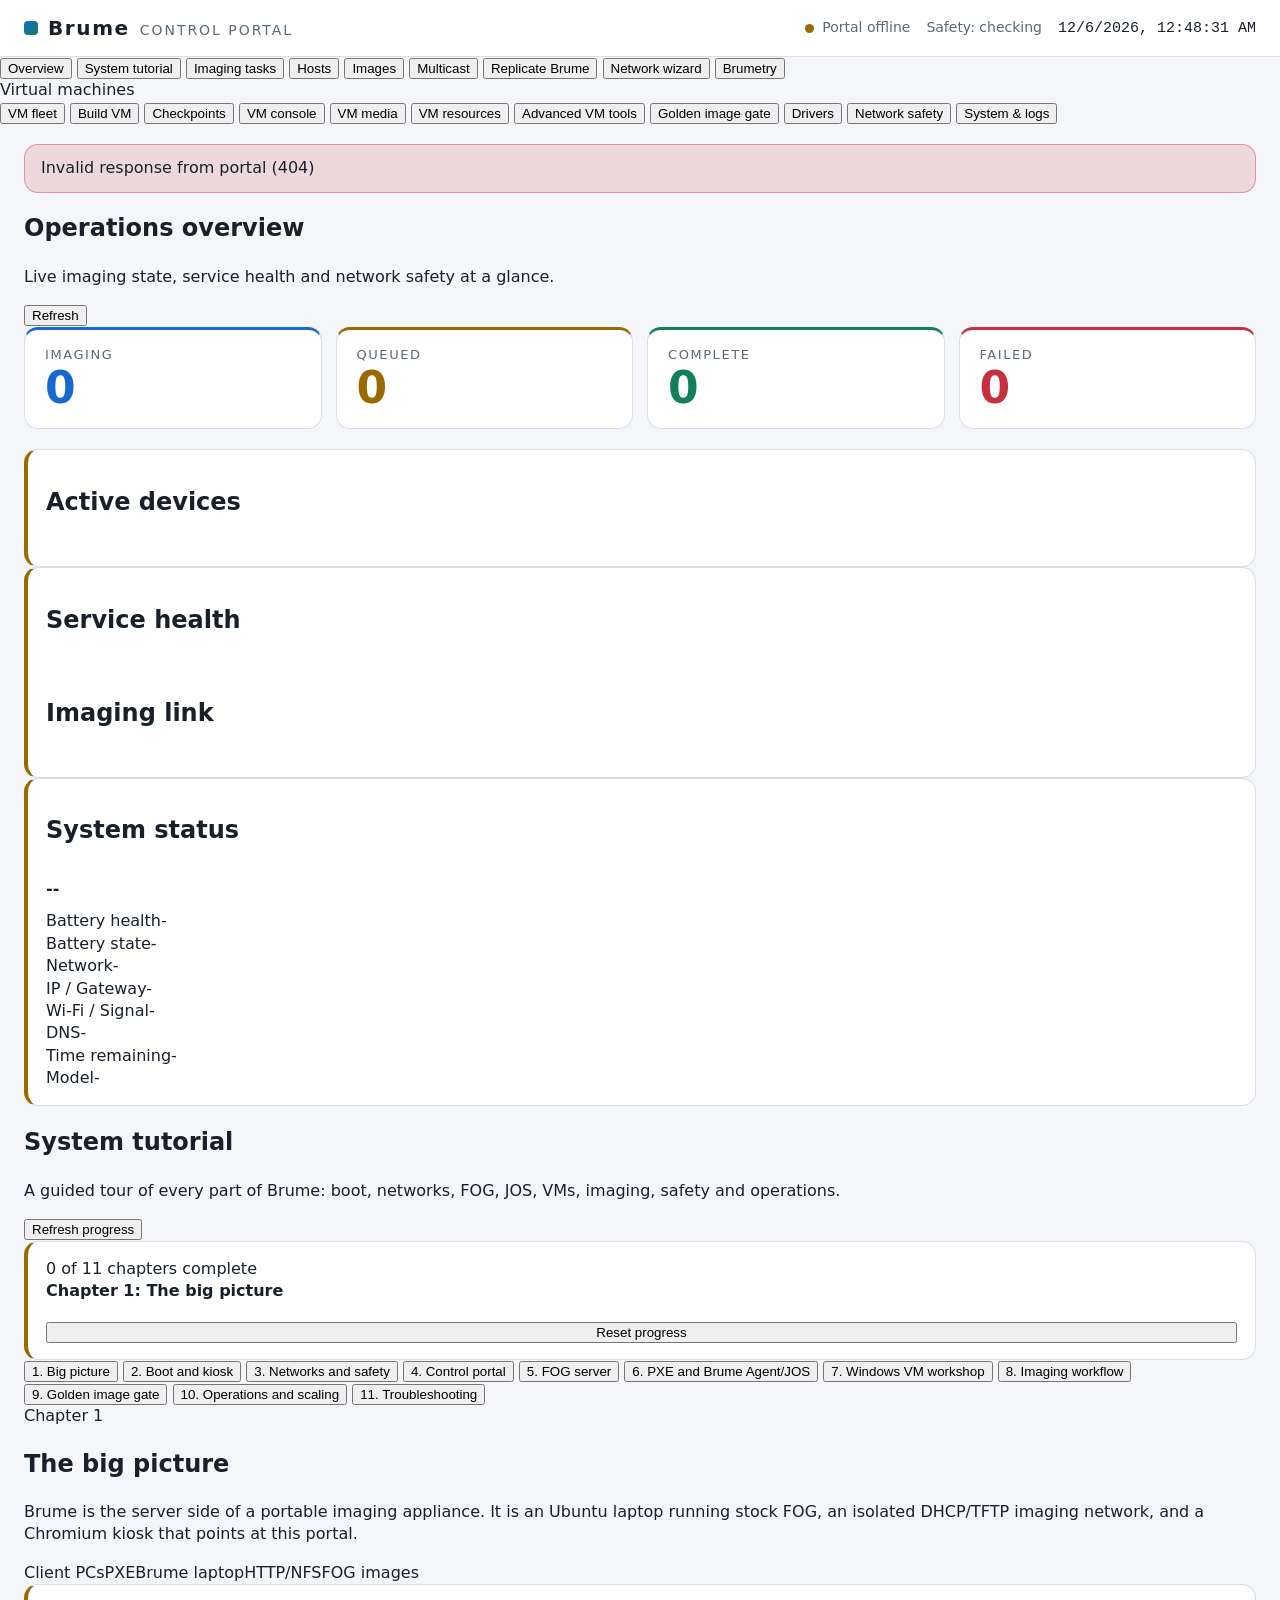
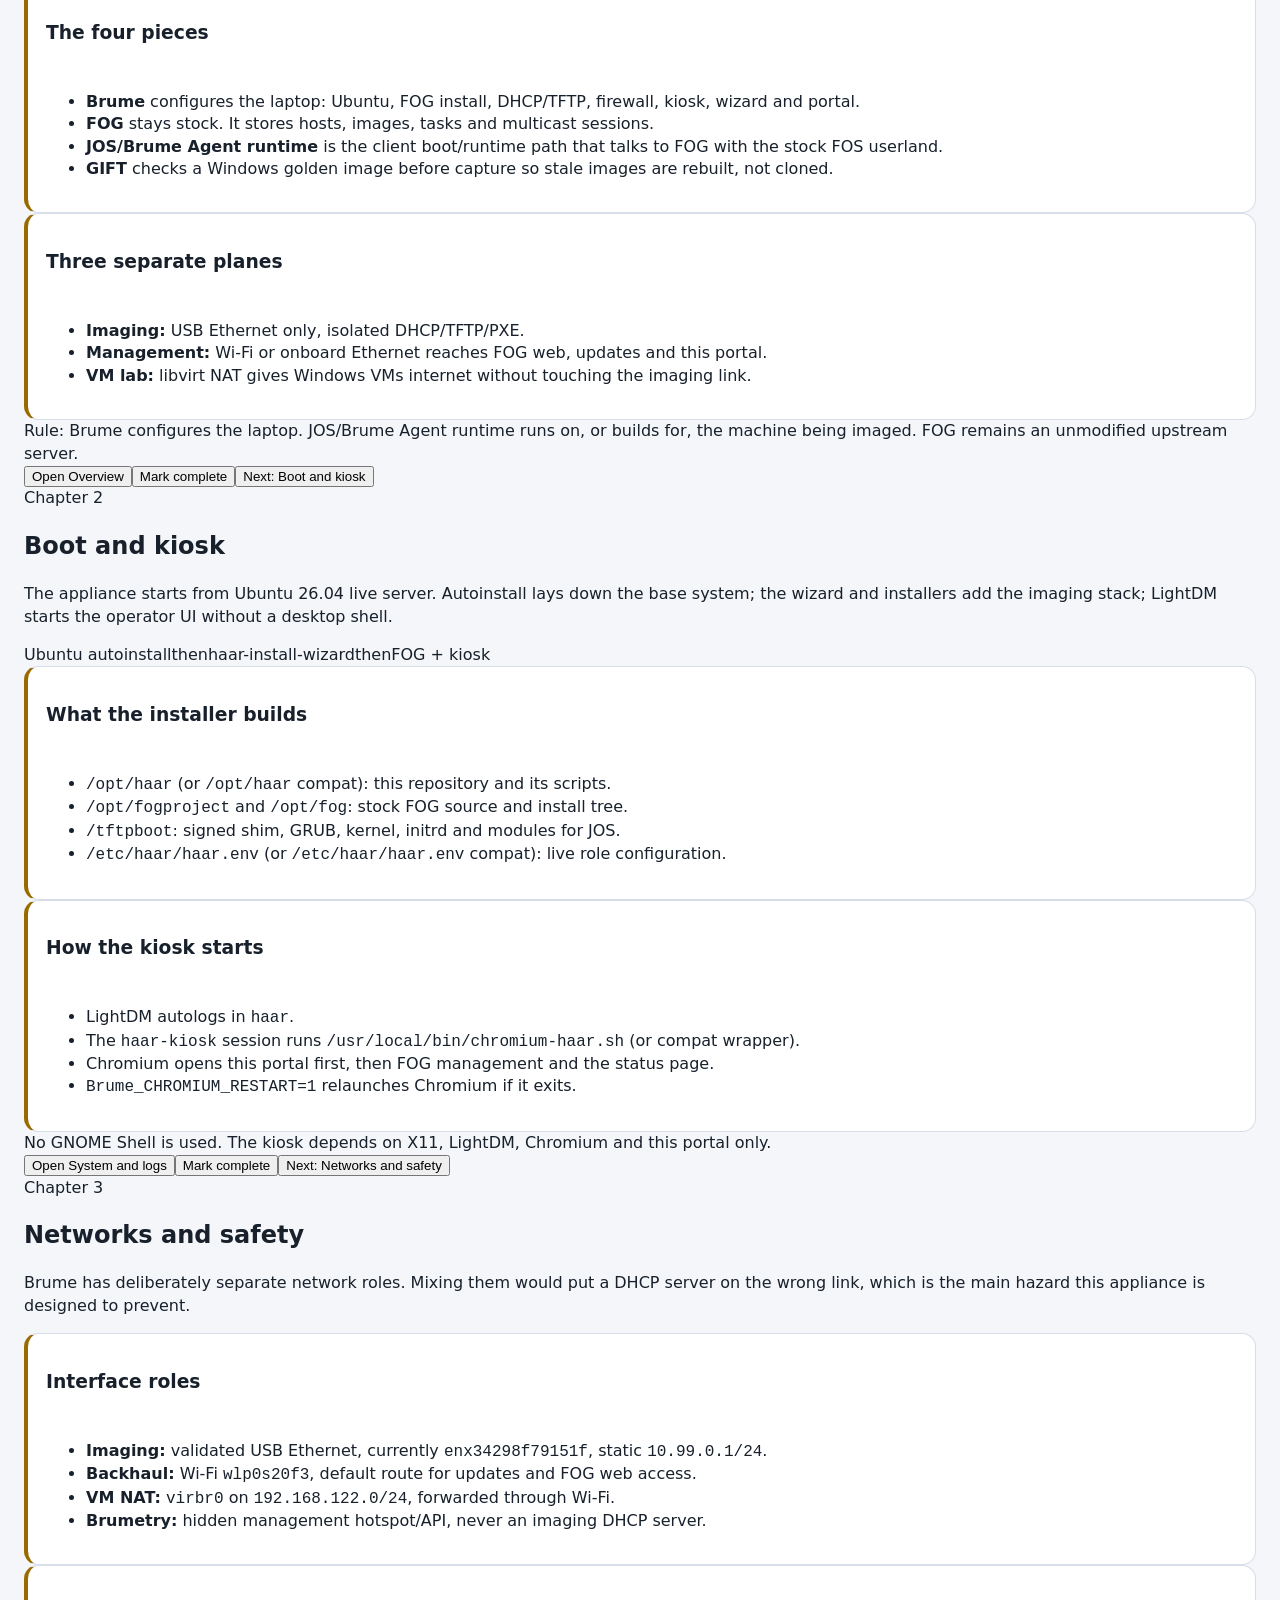
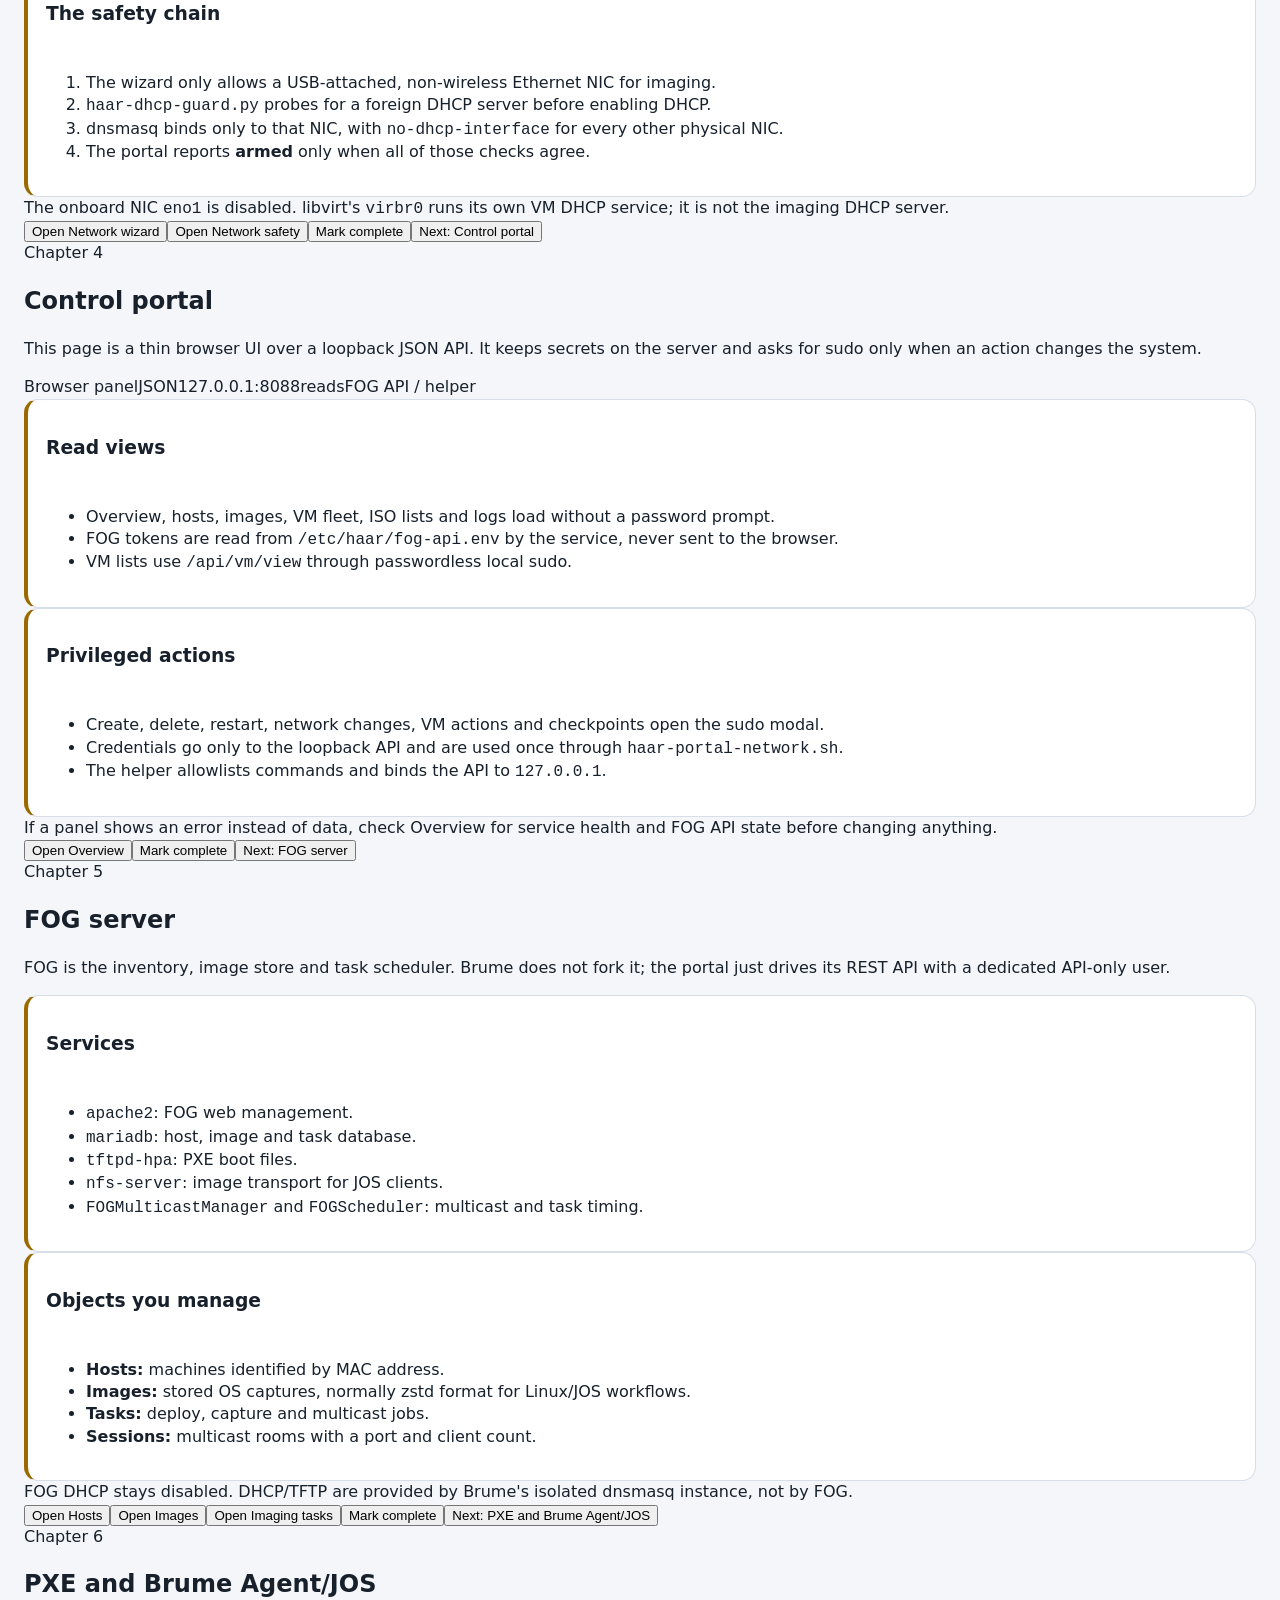
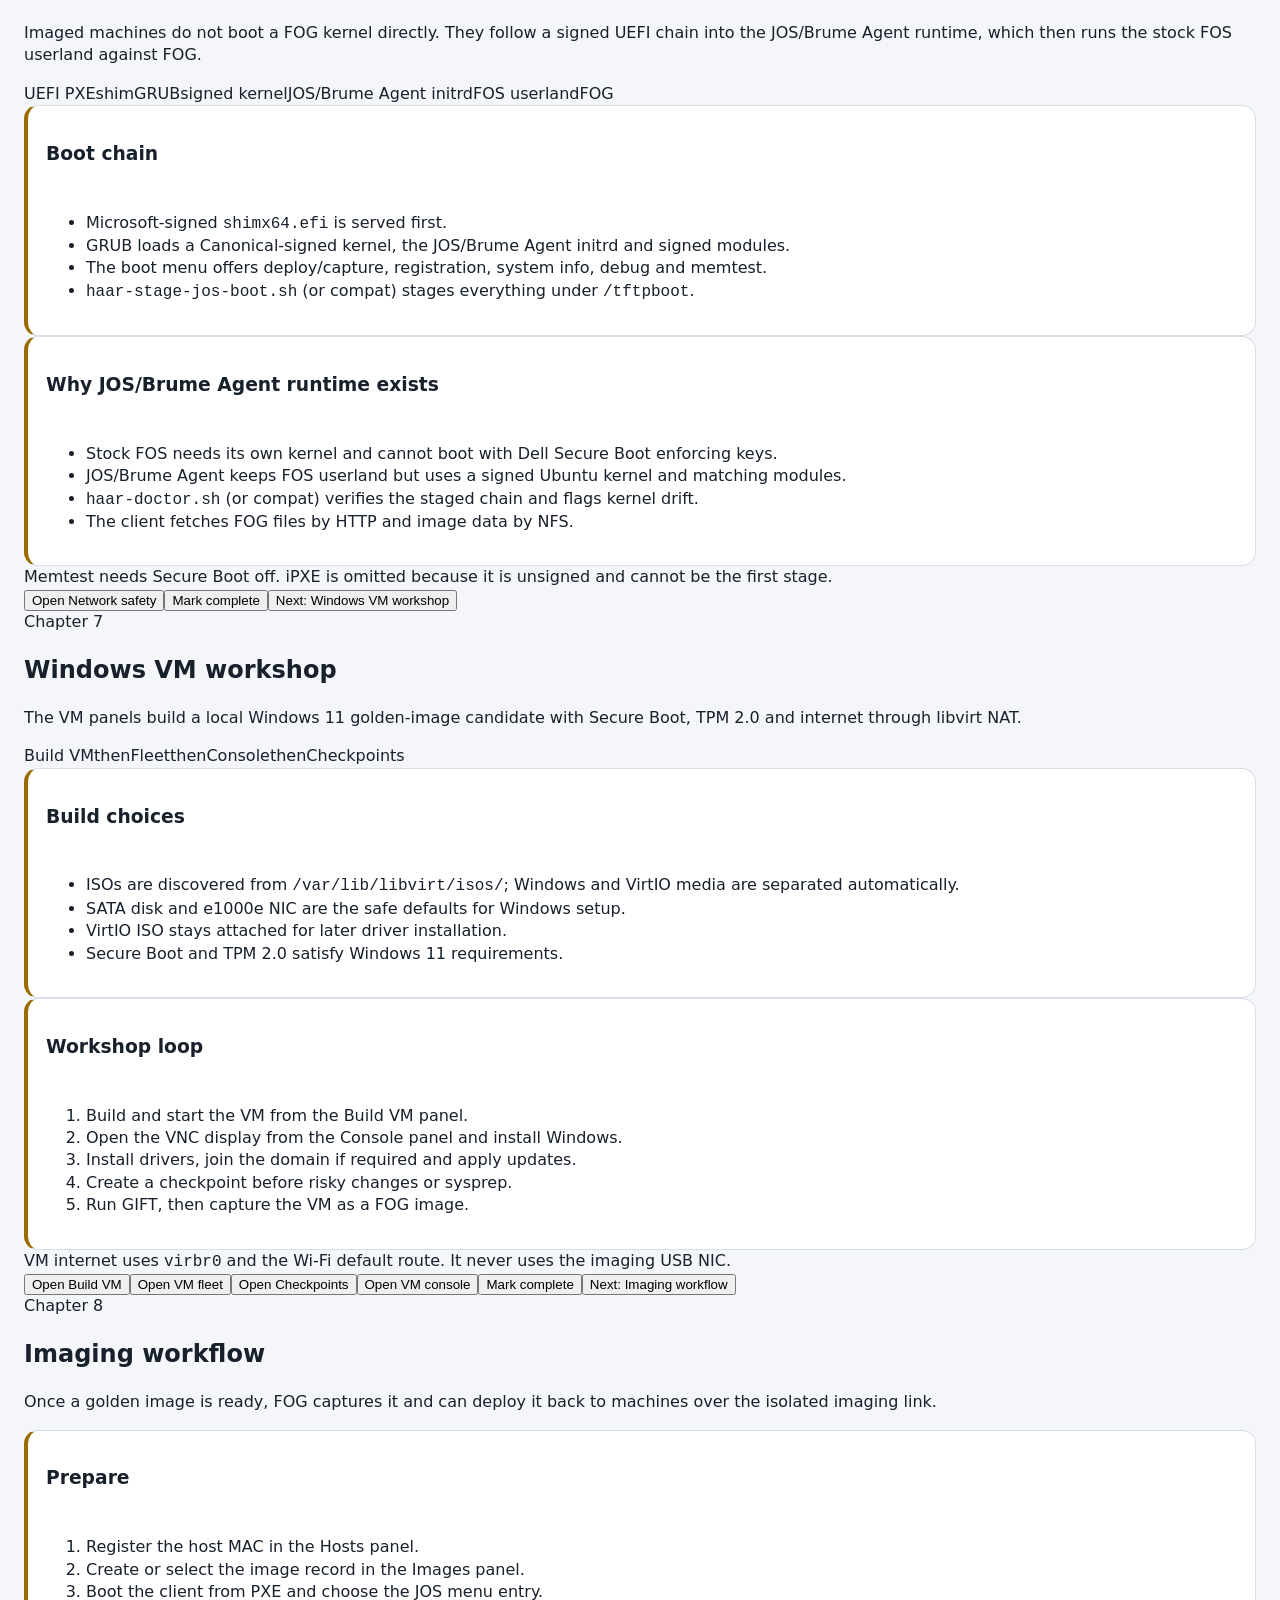
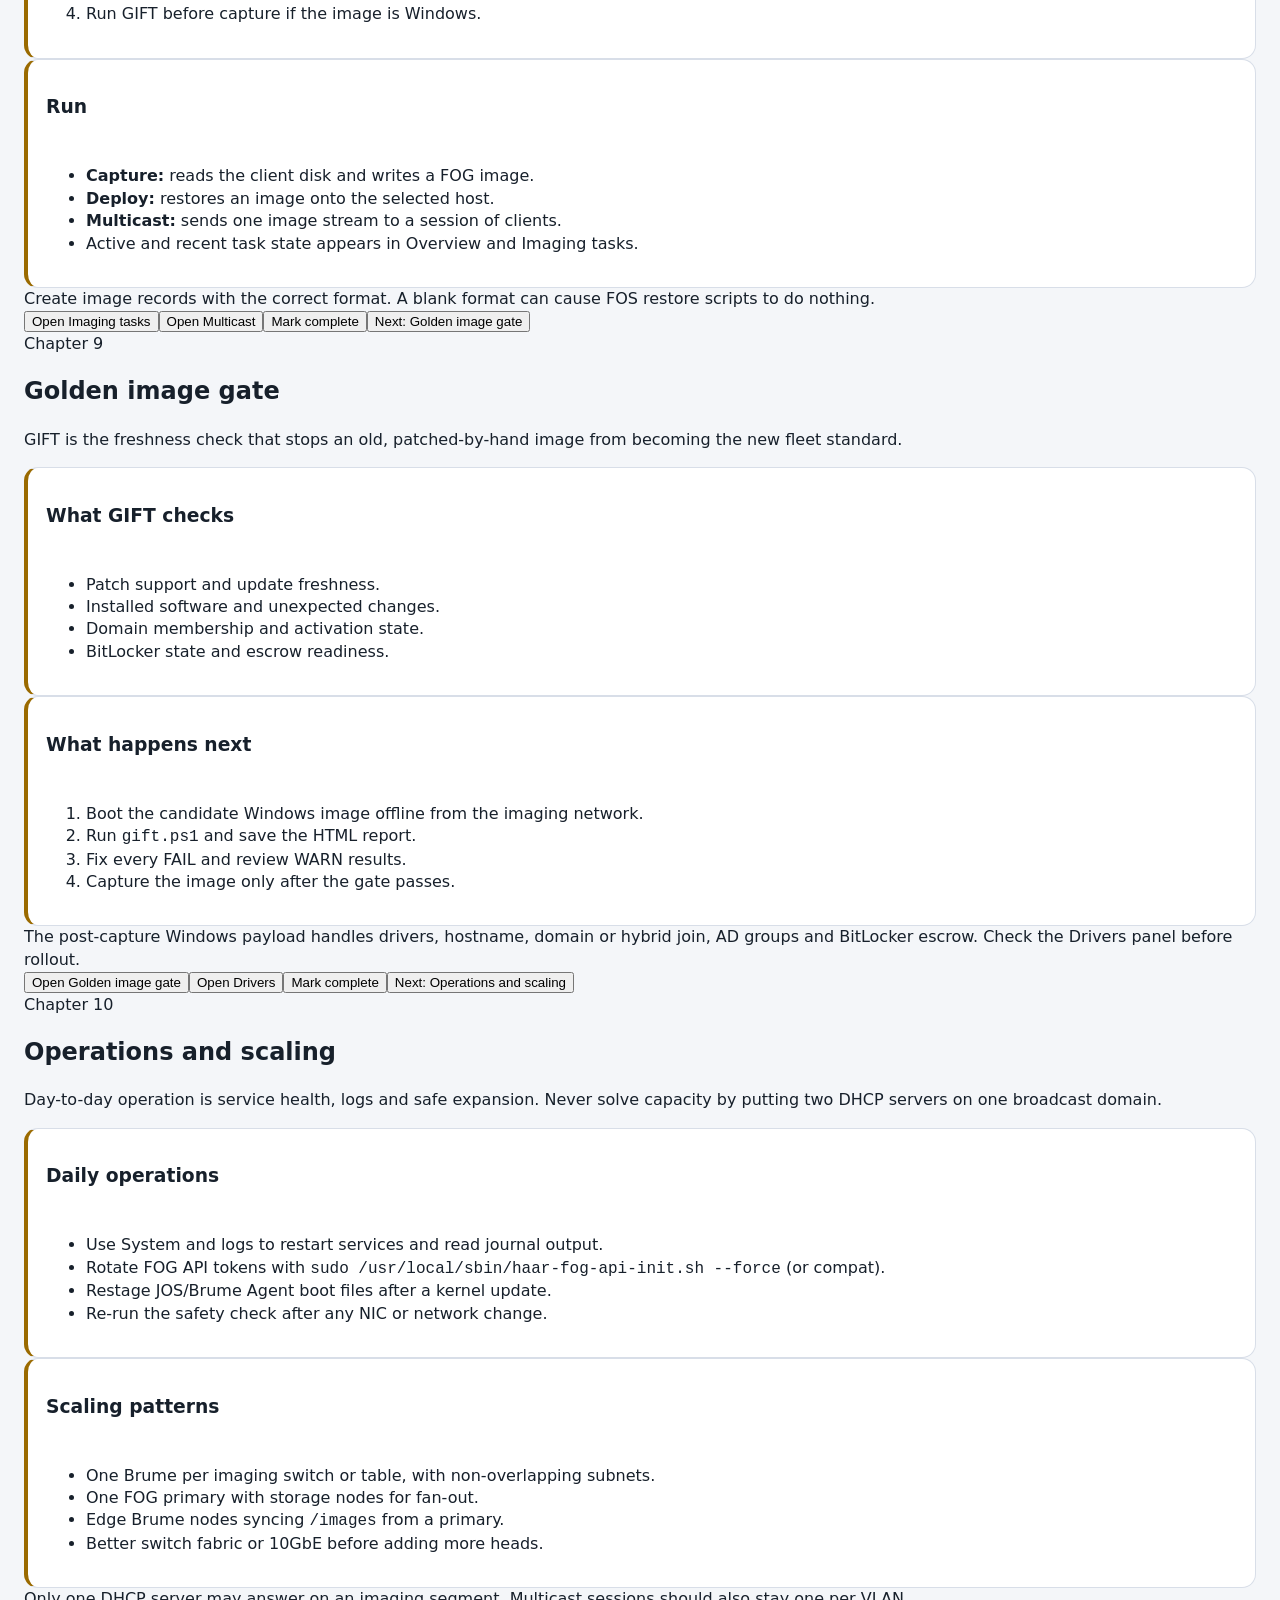
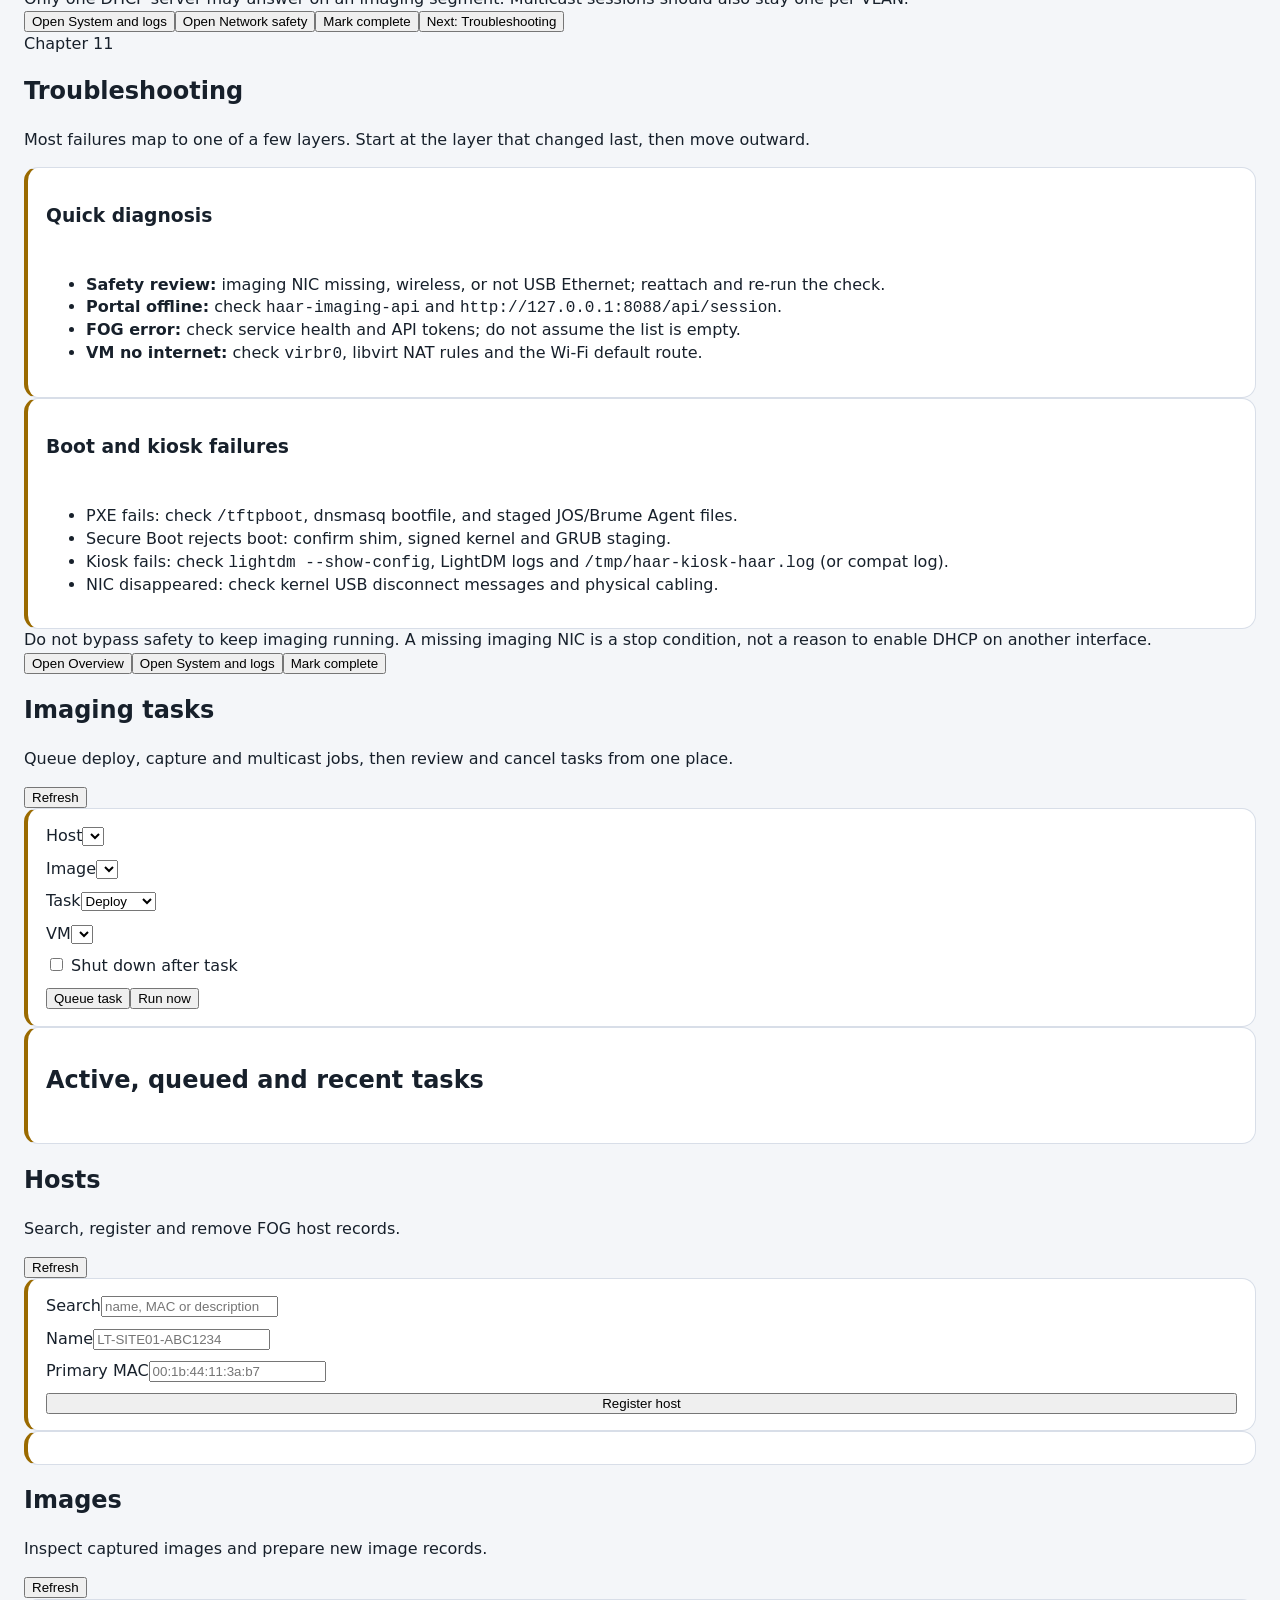
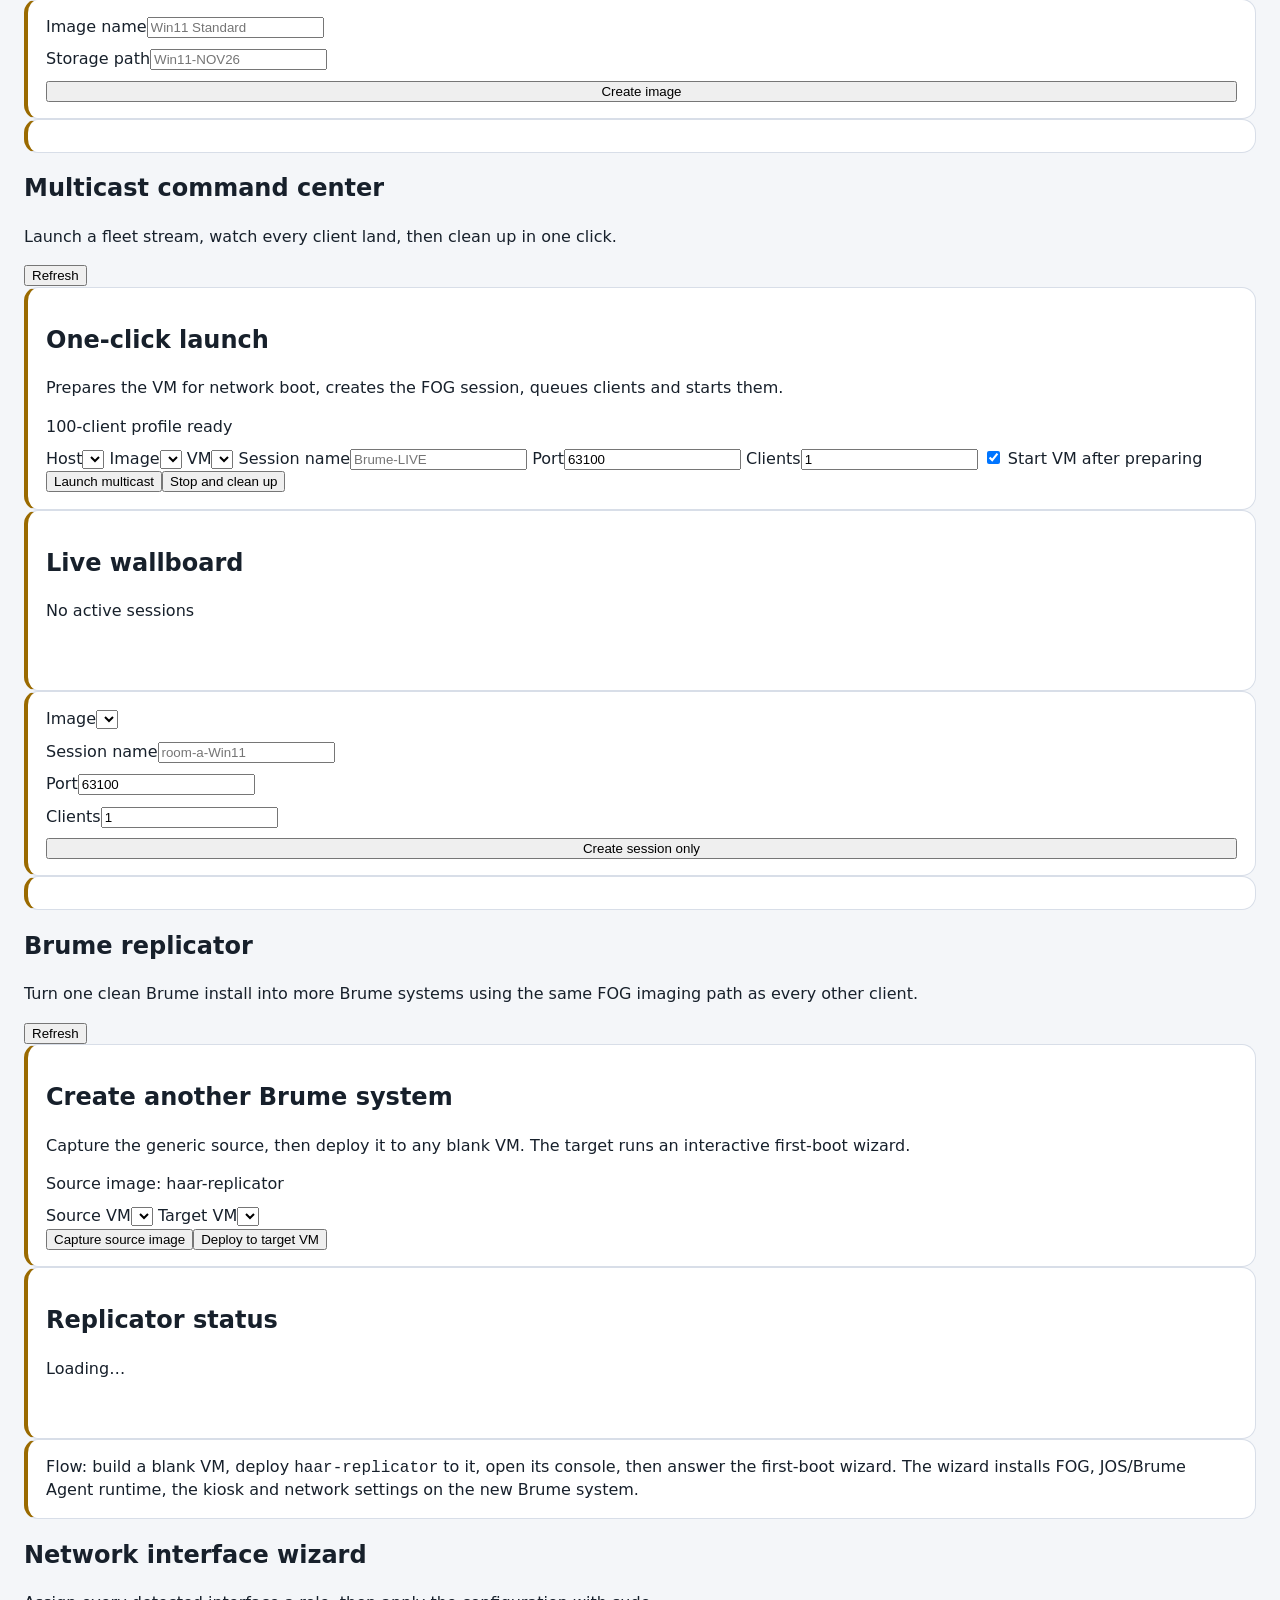
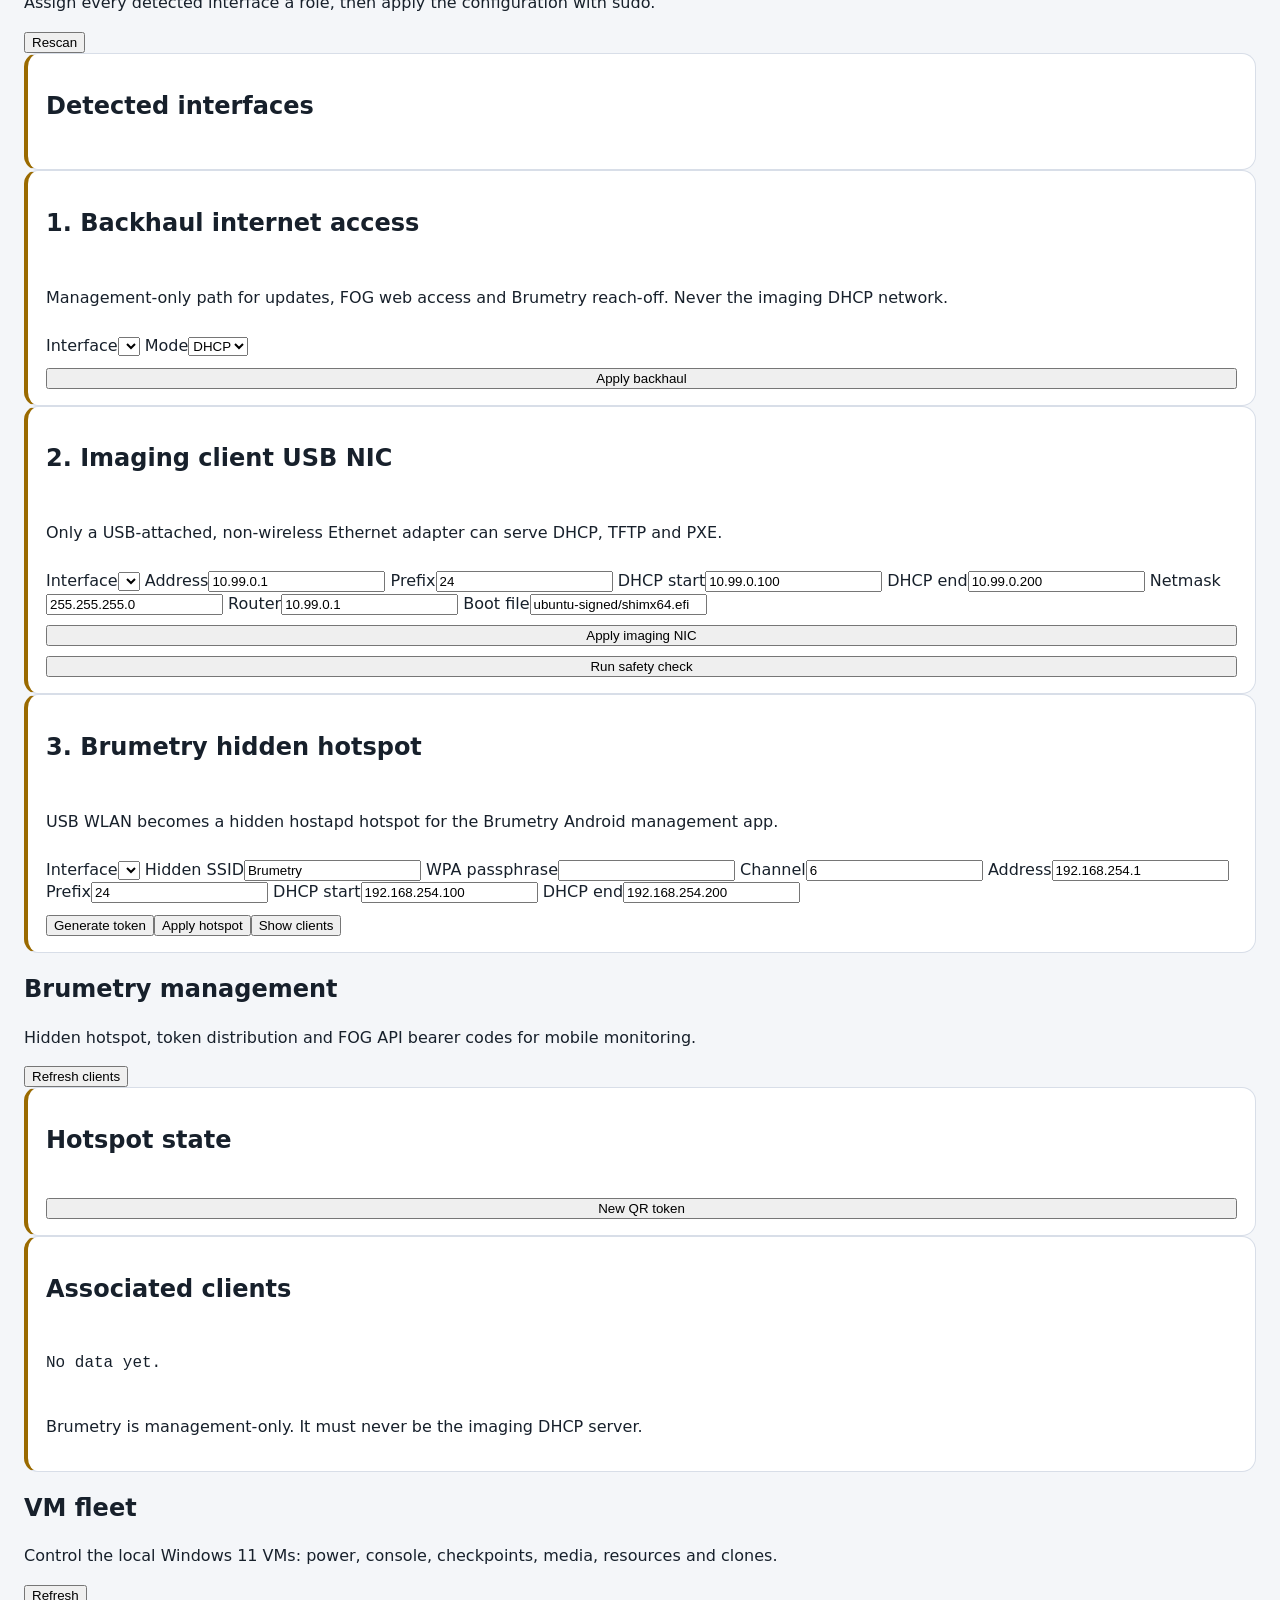
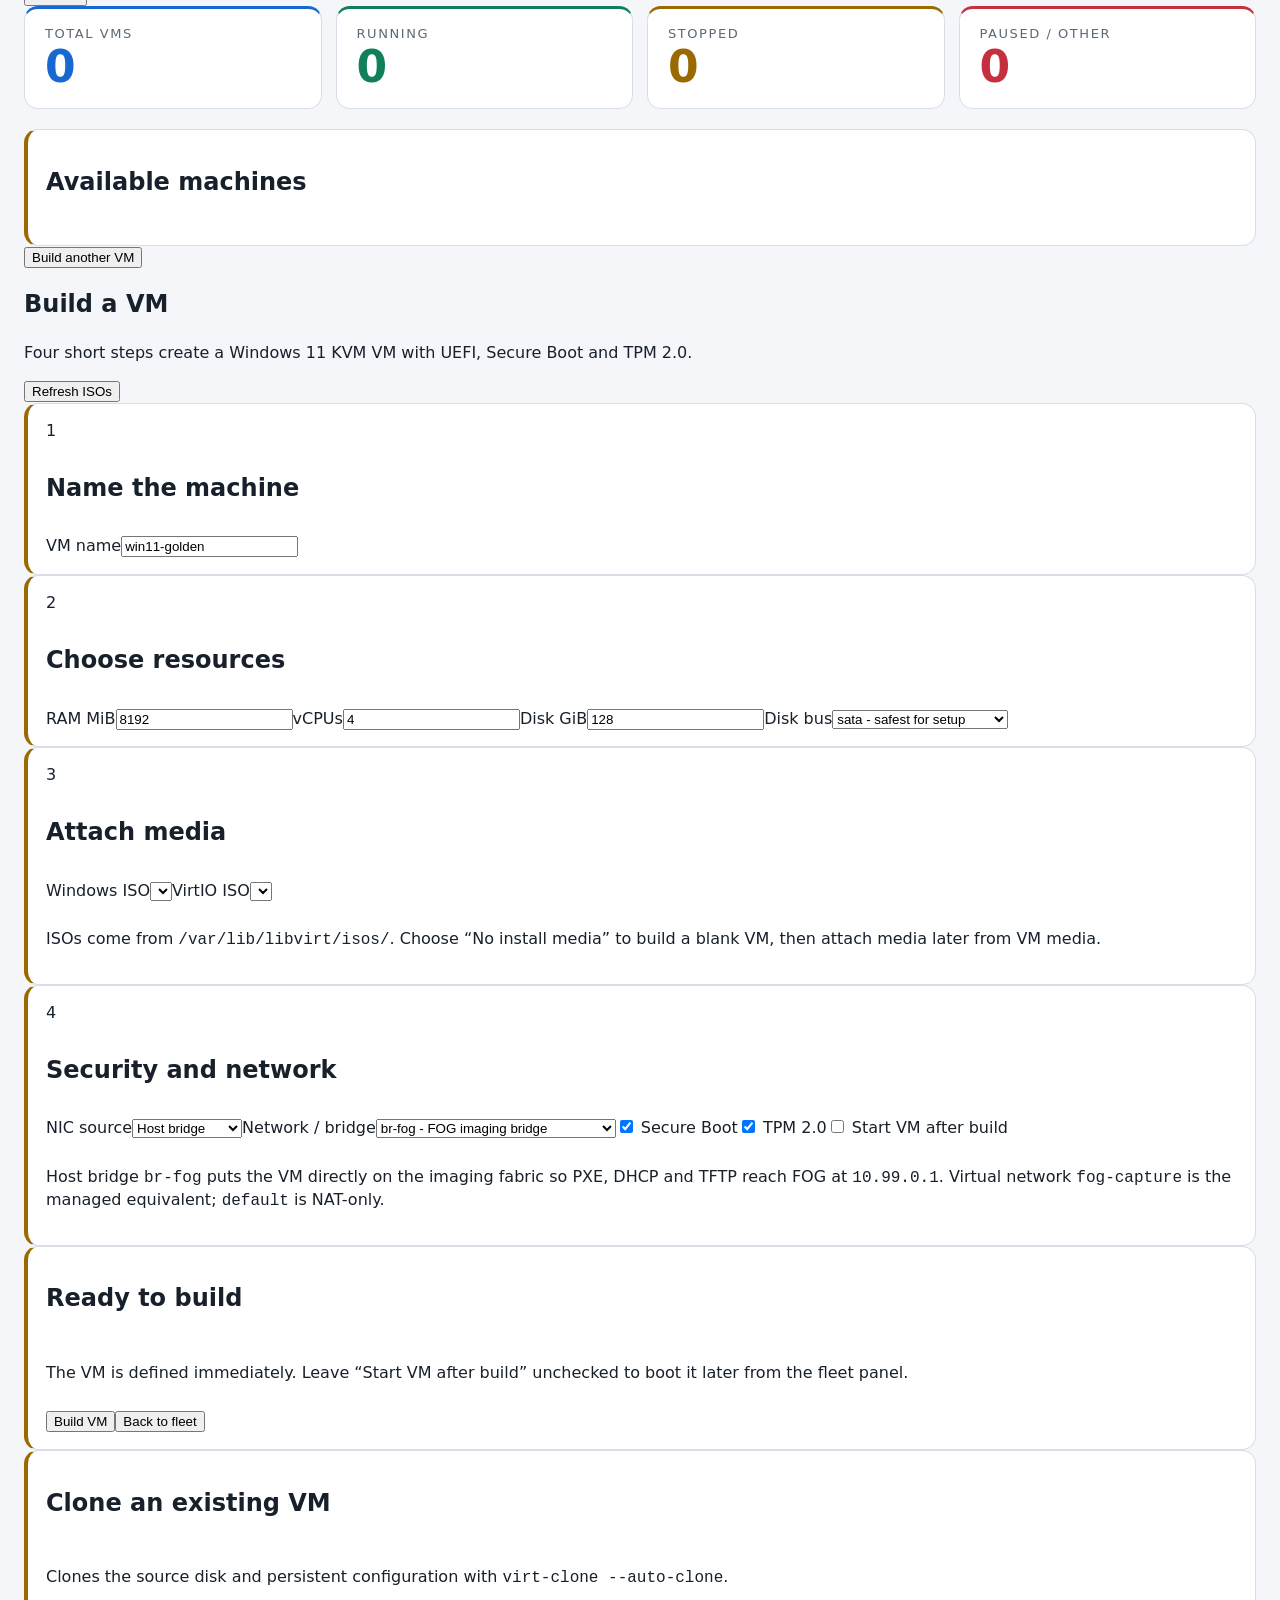
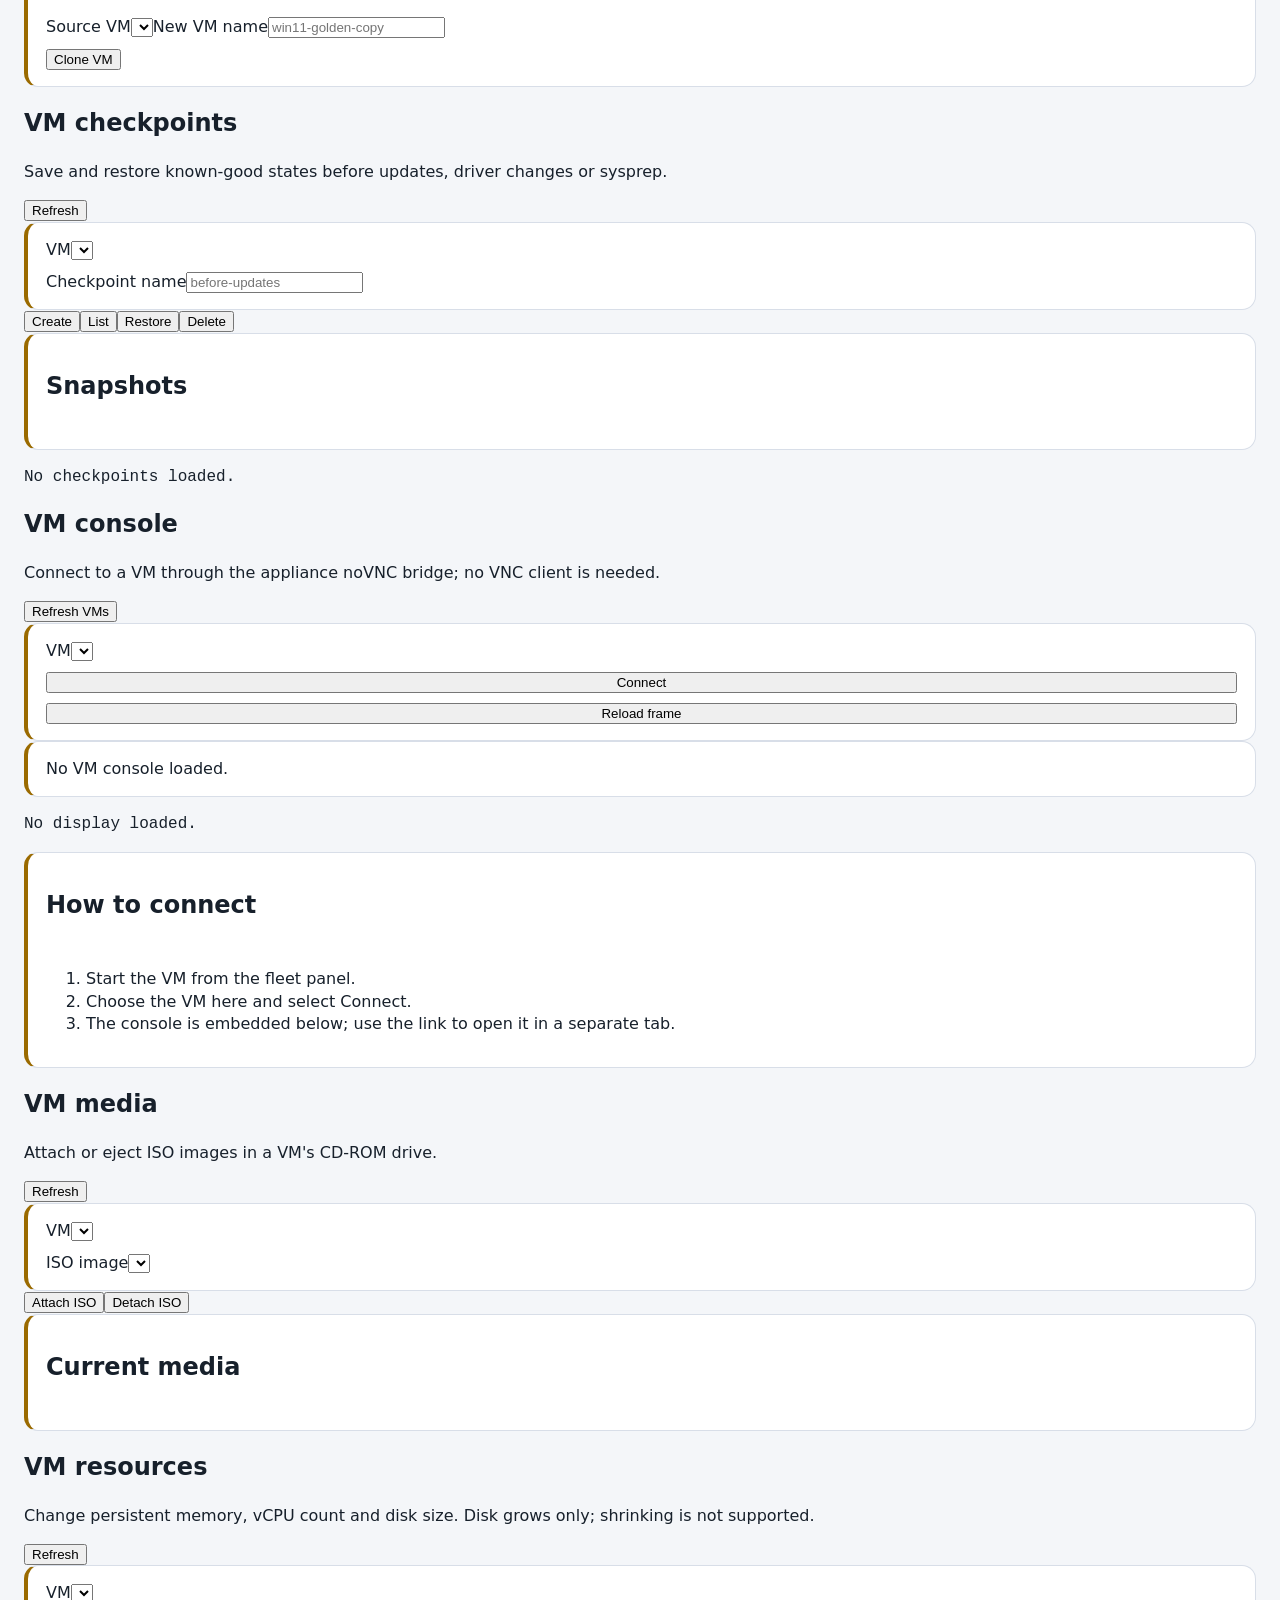
==== commit a540ca11: "rebrand: replace MIST with HAAR placeholder" ====
--- a/kiosk/imaging/index.html
+++ b/kiosk/imaging/index.html
@@ -27,7 +27,7 @@
     <button data-panel="multicast">Multicast</button>
     <button data-panel="replicate">Replicate Brume</button>
     <button data-panel="network">Network wizard</button>
-    <button data-panel="mistmetry">Brumetry</button>
+    <button data-panel="haarmetry">Brumetry</button>
     <div class="nav-label">Virtual machines</div>
     <button data-panel="vm-fleet">VM fleet</button>
     <button data-panel="vm-build">Build VM</button>
@@ -113,10 +113,10 @@
           <article class="tutorial-chapter" data-chapter="boot">
             <div class="tutorial-kicker">Chapter 2</div><h2>Boot and kiosk</h2>
             <p class="lead">The appliance starts from Ubuntu 26.04 live server. Autoinstall lays down the base system; the wizard and installers add the imaging stack; LightDM starts the operator UI without a desktop shell.</p>
-            <div class="flow"><span class="flow-step">Ubuntu autoinstall</span><span class="flow-arrow">then</span><span class="flow-step">mist-install-wizard</span><span class="flow-arrow">then</span><span class="flow-step">FOG + kiosk</span></div>
-            <div class="two-col">
-              <div class="card"><h3>What the installer builds</h3><ul><li><code>/opt/mist</code> (or <code>/opt/mist</code> compat): this repository and its scripts.</li><li><code>/opt/fogproject</code> and <code>/opt/fog</code>: stock FOG source and install tree.</li><li><code>/tftpboot</code>: signed shim, GRUB, kernel, initrd and modules for JOS.</li><li><code>/etc/mist/mist.env</code> (or <code>/etc/mist/mist.env</code> compat): live role configuration.</li></ul></div>
-              <div class="card"><h3>How the kiosk starts</h3><ul><li>LightDM autologs in <code>mist</code>.</li><li>The <code>mist-kiosk</code> session runs <code>/usr/local/bin/chromium-mist.sh</code> (or compat wrapper).</li><li>Chromium opens this portal first, then FOG management and the status page.</li><li><code>Brume_CHROMIUM_RESTART=1</code>  relaunches Chromium if it exits.</li></ul></div>
+            <div class="flow"><span class="flow-step">Ubuntu autoinstall</span><span class="flow-arrow">then</span><span class="flow-step">haar-install-wizard</span><span class="flow-arrow">then</span><span class="flow-step">FOG + kiosk</span></div>
+            <div class="two-col">
+              <div class="card"><h3>What the installer builds</h3><ul><li><code>/opt/haar</code> (or <code>/opt/haar</code> compat): this repository and its scripts.</li><li><code>/opt/fogproject</code> and <code>/opt/fog</code>: stock FOG source and install tree.</li><li><code>/tftpboot</code>: signed shim, GRUB, kernel, initrd and modules for JOS.</li><li><code>/etc/haar/haar.env</code> (or <code>/etc/haar/haar.env</code> compat): live role configuration.</li></ul></div>
+              <div class="card"><h3>How the kiosk starts</h3><ul><li>LightDM autologs in <code>haar</code>.</li><li>The <code>haar-kiosk</code> session runs <code>/usr/local/bin/chromium-haar.sh</code> (or compat wrapper).</li><li>Chromium opens this portal first, then FOG management and the status page.</li><li><code>Brume_CHROMIUM_RESTART=1</code>  relaunches Chromium if it exits.</li></ul></div>
             </div>
             <div class="callout">No GNOME Shell is used. The kiosk depends on X11, LightDM, Chromium and this portal only.</div>
             <div class="row-buttons"><button class="btn primary" data-panel-link="system">Open System and logs</button><button class="btn" data-chapter-complete="boot">Mark complete</button><button class="btn" data-next="network">Next: Networks and safety</button></div>
@@ -127,7 +127,7 @@
             <p class="lead">Brume has deliberately separate network roles. Mixing them would put a DHCP server on the wrong link, which is the main hazard this appliance is designed to prevent.</p>
             <div class="two-col">
               <div class="card"><h3>Interface roles</h3><ul><li><strong>Imaging:</strong> validated USB Ethernet, currently <code>enx34298f79151f</code>, static <code>10.99.0.1/24</code>.</li><li><strong>Backhaul:</strong> Wi-Fi <code>wlp0s20f3</code>, default route for updates and FOG web access.</li><li><strong>VM NAT:</strong> <code>virbr0</code> on <code>192.168.122.0/24</code>, forwarded through Wi-Fi.</li><li><strong>Brumetry:</strong> hidden management hotspot/API, never an imaging DHCP server.</li></ul></div>
-              <div class="card"><h3>The safety chain</h3><ol><li>The wizard only allows a USB-attached, non-wireless Ethernet NIC for imaging.</li><li><code>mist-dhcp-guard.py</code> probes for a foreign DHCP server before enabling DHCP.</li><li>dnsmasq binds only to that NIC, with <code>no-dhcp-interface</code> for every other physical NIC.</li><li>The portal reports <strong>armed</strong> only when all of those checks agree.</li></ol></div>
+              <div class="card"><h3>The safety chain</h3><ol><li>The wizard only allows a USB-attached, non-wireless Ethernet NIC for imaging.</li><li><code>haar-dhcp-guard.py</code> probes for a foreign DHCP server before enabling DHCP.</li><li>dnsmasq binds only to that NIC, with <code>no-dhcp-interface</code> for every other physical NIC.</li><li>The portal reports <strong>armed</strong> only when all of those checks agree.</li></ol></div>
             </div>
             <div class="callout">The onboard NIC <code>eno1</code> is disabled. libvirt's <code>virbr0</code> runs its own VM DHCP service; it is not the imaging DHCP server.</div>
             <div class="row-buttons"><button class="btn primary" data-panel-link="network">Open Network wizard</button><button class="btn" data-panel-link="safety">Open Network safety</button><button class="btn" data-chapter-complete="network">Mark complete</button><button class="btn" data-next="portal">Next: Control portal</button></div>
@@ -138,8 +138,8 @@
             <p class="lead">This page is a thin browser UI over a loopback JSON API. It keeps secrets on the server and asks for sudo only when an action changes the system.</p>
             <div class="flow"><span class="flow-step">Browser panel</span><span class="flow-arrow">JSON</span><span class="flow-step">127.0.0.1:8088</span><span class="flow-arrow">reads</span><span class="flow-step">FOG API / helper</span></div>
             <div class="two-col">
-              <div class="card"><h3>Read views</h3><ul><li>Overview, hosts, images, VM fleet, ISO lists and logs load without a password prompt.</li><li>FOG tokens are read from <code>/etc/mist/fog-api.env</code> by the service, never sent to the browser.</li><li>VM lists use <code>/api/vm/view</code> through passwordless local sudo.</li></ul></div>
-              <div class="card"><h3>Privileged actions</h3><ul><li>Create, delete, restart, network changes, VM actions and checkpoints open the sudo modal.</li><li>Credentials go only to the loopback API and are used once through <code>mist-portal-network.sh</code>.</li><li>The helper allowlists commands and binds the API to <code>127.0.0.1</code>.</li></ul></div>
+              <div class="card"><h3>Read views</h3><ul><li>Overview, hosts, images, VM fleet, ISO lists and logs load without a password prompt.</li><li>FOG tokens are read from <code>/etc/haar/fog-api.env</code> by the service, never sent to the browser.</li><li>VM lists use <code>/api/vm/view</code> through passwordless local sudo.</li></ul></div>
+              <div class="card"><h3>Privileged actions</h3><ul><li>Create, delete, restart, network changes, VM actions and checkpoints open the sudo modal.</li><li>Credentials go only to the loopback API and are used once through <code>haar-portal-network.sh</code>.</li><li>The helper allowlists commands and binds the API to <code>127.0.0.1</code>.</li></ul></div>
             </div>
             <div class="callout">If a panel shows an error instead of data, check Overview for service health and FOG API state before changing anything.</div>
             <div class="row-buttons"><button class="btn primary" data-panel-link="overview">Open Overview</button><button class="btn" data-chapter-complete="portal">Mark complete</button><button class="btn" data-next="fog">Next: FOG server</button></div>
@@ -161,8 +161,8 @@
             <p class="lead">Imaged machines do not boot a FOG kernel directly. They follow a signed UEFI chain into the JOS/Brume Agent runtime, which then runs the stock FOS userland against FOG.</p>
             <div class="flow"><span class="flow-step">UEFI PXE</span><span class="flow-arrow">shim</span><span class="flow-step">GRUB</span><span class="flow-arrow">signed kernel</span><span class="flow-step">JOS/Brume Agent initrd</span><span class="flow-arrow">FOS userland</span><span class="flow-step">FOG</span></div>
             <div class="two-col">
-              <div class="card"><h3>Boot chain</h3><ul><li>Microsoft-signed <code>shimx64.efi</code> is served first.</li><li>GRUB loads a Canonical-signed kernel, the JOS/Brume Agent initrd and signed modules.</li><li>The boot menu offers deploy/capture, registration, system info, debug and memtest.</li><li><code>mist-stage-jos-boot.sh</code> (or compat) stages everything under <code>/tftpboot</code>.</li></ul></div>
-              <div class="card"><h3>Why JOS/Brume Agent runtime exists</h3><ul><li>Stock FOS needs its own kernel and cannot boot with Dell Secure Boot enforcing keys.</li><li>JOS/Brume Agent keeps FOS userland but uses a signed Ubuntu kernel and matching modules.</li><li><code>mist-doctor.sh</code> (or compat) verifies the staged chain and flags kernel drift.</li><li>The client fetches FOG files by HTTP and image data by NFS.</li></ul></div>
+              <div class="card"><h3>Boot chain</h3><ul><li>Microsoft-signed <code>shimx64.efi</code> is served first.</li><li>GRUB loads a Canonical-signed kernel, the JOS/Brume Agent initrd and signed modules.</li><li>The boot menu offers deploy/capture, registration, system info, debug and memtest.</li><li><code>haar-stage-jos-boot.sh</code> (or compat) stages everything under <code>/tftpboot</code>.</li></ul></div>
+              <div class="card"><h3>Why JOS/Brume Agent runtime exists</h3><ul><li>Stock FOS needs its own kernel and cannot boot with Dell Secure Boot enforcing keys.</li><li>JOS/Brume Agent keeps FOS userland but uses a signed Ubuntu kernel and matching modules.</li><li><code>haar-doctor.sh</code> (or compat) verifies the staged chain and flags kernel drift.</li><li>The client fetches FOG files by HTTP and image data by NFS.</li></ul></div>
             </div>
             <div class="callout">Memtest needs Secure Boot off. iPXE is omitted because it is unsigned and cannot be the first stage.</div>
             <div class="row-buttons"><button class="btn primary" data-panel-link="safety">Open Network safety</button><button class="btn" data-chapter-complete="pxe">Mark complete</button><button class="btn" data-next="vm">Next: Windows VM workshop</button></div>
@@ -206,7 +206,7 @@
             <div class="tutorial-kicker">Chapter 10</div><h2>Operations and scaling</h2>
             <p class="lead">Day-to-day operation is service health, logs and safe expansion. Never solve capacity by putting two DHCP servers on one broadcast domain.</p>
             <div class="two-col">
-              <div class="card"><h3>Daily operations</h3><ul><li>Use System and logs to restart services and read journal output.</li><li>Rotate FOG API tokens with <code>sudo /usr/local/sbin/mist-fog-api-init.sh --force</code> (or compat).</li><li>Restage JOS/Brume Agent boot files after a kernel update.</li><li>Re-run the safety check after any NIC or network change.</li></ul></div>
+              <div class="card"><h3>Daily operations</h3><ul><li>Use System and logs to restart services and read journal output.</li><li>Rotate FOG API tokens with <code>sudo /usr/local/sbin/haar-fog-api-init.sh --force</code> (or compat).</li><li>Restage JOS/Brume Agent boot files after a kernel update.</li><li>Re-run the safety check after any NIC or network change.</li></ul></div>
               <div class="card"><h3>Scaling patterns</h3><ul><li>One Brume per imaging switch or table, with non-overlapping subnets.</li><li>One FOG primary with storage nodes for fan-out.</li><li>Edge Brume nodes syncing <code>/images</code> from a primary.</li><li>Better switch fabric or 10GbE before adding more heads.</li></ul></div>
             </div>
             <div class="callout">Only one DHCP server may answer on an imaging segment. Multicast sessions should also stay one per VLAN.</div>
@@ -217,8 +217,8 @@
             <div class="tutorial-kicker">Chapter 11</div><h2>Troubleshooting</h2>
             <p class="lead">Most failures map to one of a few layers. Start at the layer that changed last, then move outward.</p>
             <div class="two-col">
-              <div class="card"><h3>Quick diagnosis</h3><ul><li><strong>Safety review:</strong> imaging NIC missing, wireless, or not USB Ethernet; reattach and re-run the check.</li><li><strong>Portal offline:</strong> check <code>mist-imaging-api</code> and <code>http://127.0.0.1:8088/api/session</code>.</li><li><strong>FOG error:</strong> check service health and API tokens; do not assume the list is empty.</li><li><strong>VM no internet:</strong> check <code>virbr0</code>, libvirt NAT rules and the Wi-Fi default route.</li></ul></div>
-              <div class="card"><h3>Boot and kiosk failures</h3><ul><li>PXE fails: check <code>/tftpboot</code>, dnsmasq bootfile, and staged JOS/Brume Agent files.</li><li>Secure Boot rejects boot: confirm shim, signed kernel and GRUB staging.</li><li>Kiosk fails: check <code>lightdm --show-config</code>, LightDM logs and <code>/tmp/mist-kiosk-mist.log</code> (or compat log).</li><li>NIC disappeared: check kernel USB disconnect messages and physical cabling.</li></ul></div>
+              <div class="card"><h3>Quick diagnosis</h3><ul><li><strong>Safety review:</strong> imaging NIC missing, wireless, or not USB Ethernet; reattach and re-run the check.</li><li><strong>Portal offline:</strong> check <code>haar-imaging-api</code> and <code>http://127.0.0.1:8088/api/session</code>.</li><li><strong>FOG error:</strong> check service health and API tokens; do not assume the list is empty.</li><li><strong>VM no internet:</strong> check <code>virbr0</code>, libvirt NAT rules and the Wi-Fi default route.</li></ul></div>
+              <div class="card"><h3>Boot and kiosk failures</h3><ul><li>PXE fails: check <code>/tftpboot</code>, dnsmasq bootfile, and staged JOS/Brume Agent files.</li><li>Secure Boot rejects boot: confirm shim, signed kernel and GRUB staging.</li><li>Kiosk fails: check <code>lightdm --show-config</code>, LightDM logs and <code>/tmp/haar-kiosk-haar.log</code> (or compat log).</li><li>NIC disappeared: check kernel USB disconnect messages and physical cabling.</li></ul></div>
             </div>
             <div class="callout">Do not bypass safety to keep imaging running. A missing imaging NIC is a stop condition, not a reason to enable DHCP on another interface.</div>
             <div class="row-buttons"><button class="btn primary" data-panel-link="overview">Open Overview</button><button class="btn" data-panel-link="system">Open System and logs</button><button class="btn" data-chapter-complete="troubleshoot">Mark complete</button></div>
@@ -294,7 +294,7 @@
     <section class="panel" data-panel="replicate">
       <div class="panel-head"><div><h1>Brume replicator</h1><p>Turn one clean Brume install into more Brume systems using the same FOG imaging path as every other client.</p></div><button class="btn" data-refresh="replicate">Refresh</button></div>
       <div class="card fog-card">
-        <div class="hw-head"><div><h2>Create another Brume system</h2><p>Capture the generic source, then deploy it to any blank VM. The target runs an interactive first-boot wizard.</p></div><span id="rep-health" class="hw-status notice">Source image: mist-replicator</span></div>
+        <div class="hw-head"><div><h2>Create another Brume system</h2><p>Capture the generic source, then deploy it to any blank VM. The target runs an interactive first-boot wizard.</p></div><span id="rep-health" class="hw-status notice">Source image: haar-replicator</span></div>
         <div class="form-grid">
           <label>Source VM<select id="rep-source-vm"></select></label>
           <label>Target VM<select id="rep-target-vm"></select></label>
@@ -303,7 +303,7 @@
       </div>
       <div class="card"><div class="hw-head"><h2>Replicator status</h2><span id="rep-status" class="muted">Loading…</span></div><pre id="rep-detail" class="output"></pre></div>
       <div class="card">
-        <div class="callout">Flow: build a blank VM, deploy <code>mist-replicator</code> to it, open its console, then answer the first-boot wizard. The wizard installs FOG, JOS/Brume Agent runtime, the kiosk and network settings on the new Brume system.</div>
+        <div class="callout">Flow: build a blank VM, deploy <code>haar-replicator</code> to it, open its console, then answer the first-boot wizard. The wizard installs FOG, JOS/Brume Agent runtime, the kiosk and network settings on the new Brume system.</div>
       </div>
     </section>
 
@@ -363,11 +363,11 @@
       <pre id="network-output" class="output" hidden></pre>
     </section>
 
-    <section class="panel" data-panel="mistmetry">
-      <div class="panel-head"><div><h1>Brumetry management</h1><p>Hidden hotspot, token distribution and FOG API bearer codes for mobile monitoring.</p></div><button class="btn" id="mistmetry-clients">Refresh clients</button></div>
+    <section class="panel" data-panel="haarmetry">
+      <div class="panel-head"><div><h1>Brumetry management</h1><p>Hidden hotspot, token distribution and FOG API bearer codes for mobile monitoring.</p></div><button class="btn" id="haarmetry-clients">Refresh clients</button></div>
       <div class="two-col">
-        <div class="card"><h2>Hotspot state</h2><div id="mistmetry-state" class="kv"></div><button class="btn primary" id="mistmetry-token">New QR token</button><pre id="mistmetry-token-out" class="output" hidden></pre></div>
-        <div class="card"><h2>Associated clients</h2><pre id="mistmetry-clients-out" class="output">No data yet.</pre><p class="note">Brumetry is management-only. It must never be the imaging DHCP server.</p></div>
+        <div class="card"><h2>Hotspot state</h2><div id="haarmetry-state" class="kv"></div><button class="btn primary" id="haarmetry-token">New QR token</button><pre id="haarmetry-token-out" class="output" hidden></pre></div>
+        <div class="card"><h2>Associated clients</h2><pre id="haarmetry-clients-out" class="output">No data yet.</pre><p class="note">Brumetry is management-only. It must never be the imaging DHCP server.</p></div>
       </div>
     </section>
 
@@ -696,7 +696,7 @@
       <div class="panel-head"><div><h1>System, services and logs</h1><p>Restart imaging services and inspect their logs without leaving the portal.</p></div><button class="btn" data-refresh="system">Refresh</button></div>
       <div class="card"><h2>Services</h2><div id="system-services" class="table"></div></div>
       <div class="card"><h2>FOG API</h2><div id="fog-summary" class="kv"></div></div>
-      <div class="card form-grid"><label>Log source<select id="logs-unit"><option>mist-imaging-api</option><option>dnsmasq</option><option>apache2</option><option>mariadb</option><option>tftpd-hpa</option><option>mist-mistmetry-hotspot</option><option>mist-mistmetry-dnsmasq</option></select></label><button class="btn" id="logs-load">Load logs</button></div>
+      <div class="card form-grid"><label>Log source<select id="logs-unit"><option>haar-imaging-api</option><option>dnsmasq</option><option>apache2</option><option>mariadb</option><option>tftpd-hpa</option><option>haar-haarmetry-hotspot</option><option>haar-haarmetry-dnsmasq</option></select></label><button class="btn" id="logs-load">Load logs</button></div>
       <pre id="logs-output" class="output">No logs loaded.</pre>
       <p class="note">FOG management and host status remain available in the adjacent browser tabs.</p>
     </section>
@@ -707,7 +707,7 @@
   <div class="modal" role="dialog" aria-modal="true" aria-labelledby="sudo-title">
     <h2 id="sudo-title">Administrator access required</h2>
     <p id="sudo-reason">This action needs root privileges. Enter a sudo-capable local account.</p>
-    <label>Username<input id="sudo-user" autocomplete="username" value="mistadmin"></label>
+    <label>Username<input id="sudo-user" autocomplete="username" value="haaradmin"></label>
     <label>Password<input id="sudo-pass" type="password" autocomplete="current-password"></label>
     <p class="error" id="sudo-error" hidden></p>
     <div class="row-buttons"><button class="btn" id="sudo-cancel">Cancel</button><button class="btn primary" id="sudo-confirm">Run with sudo</button></div>
